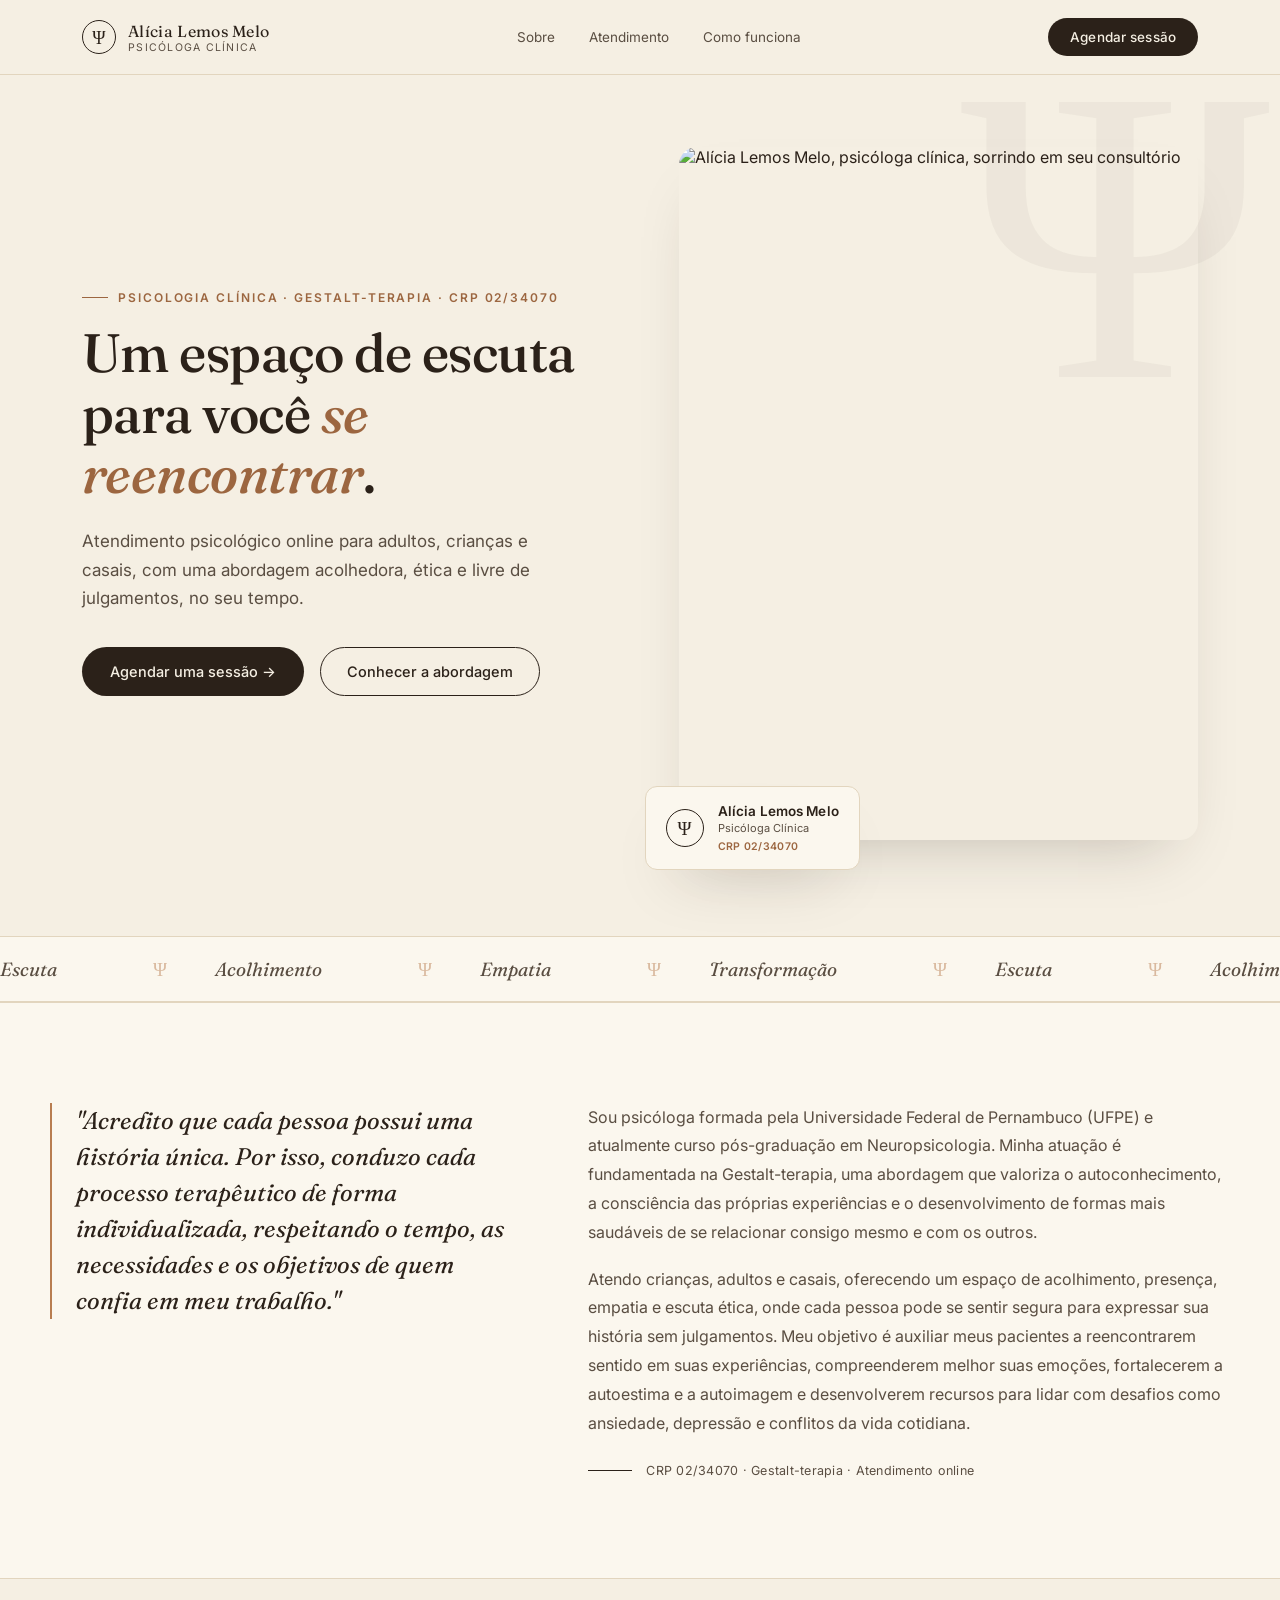
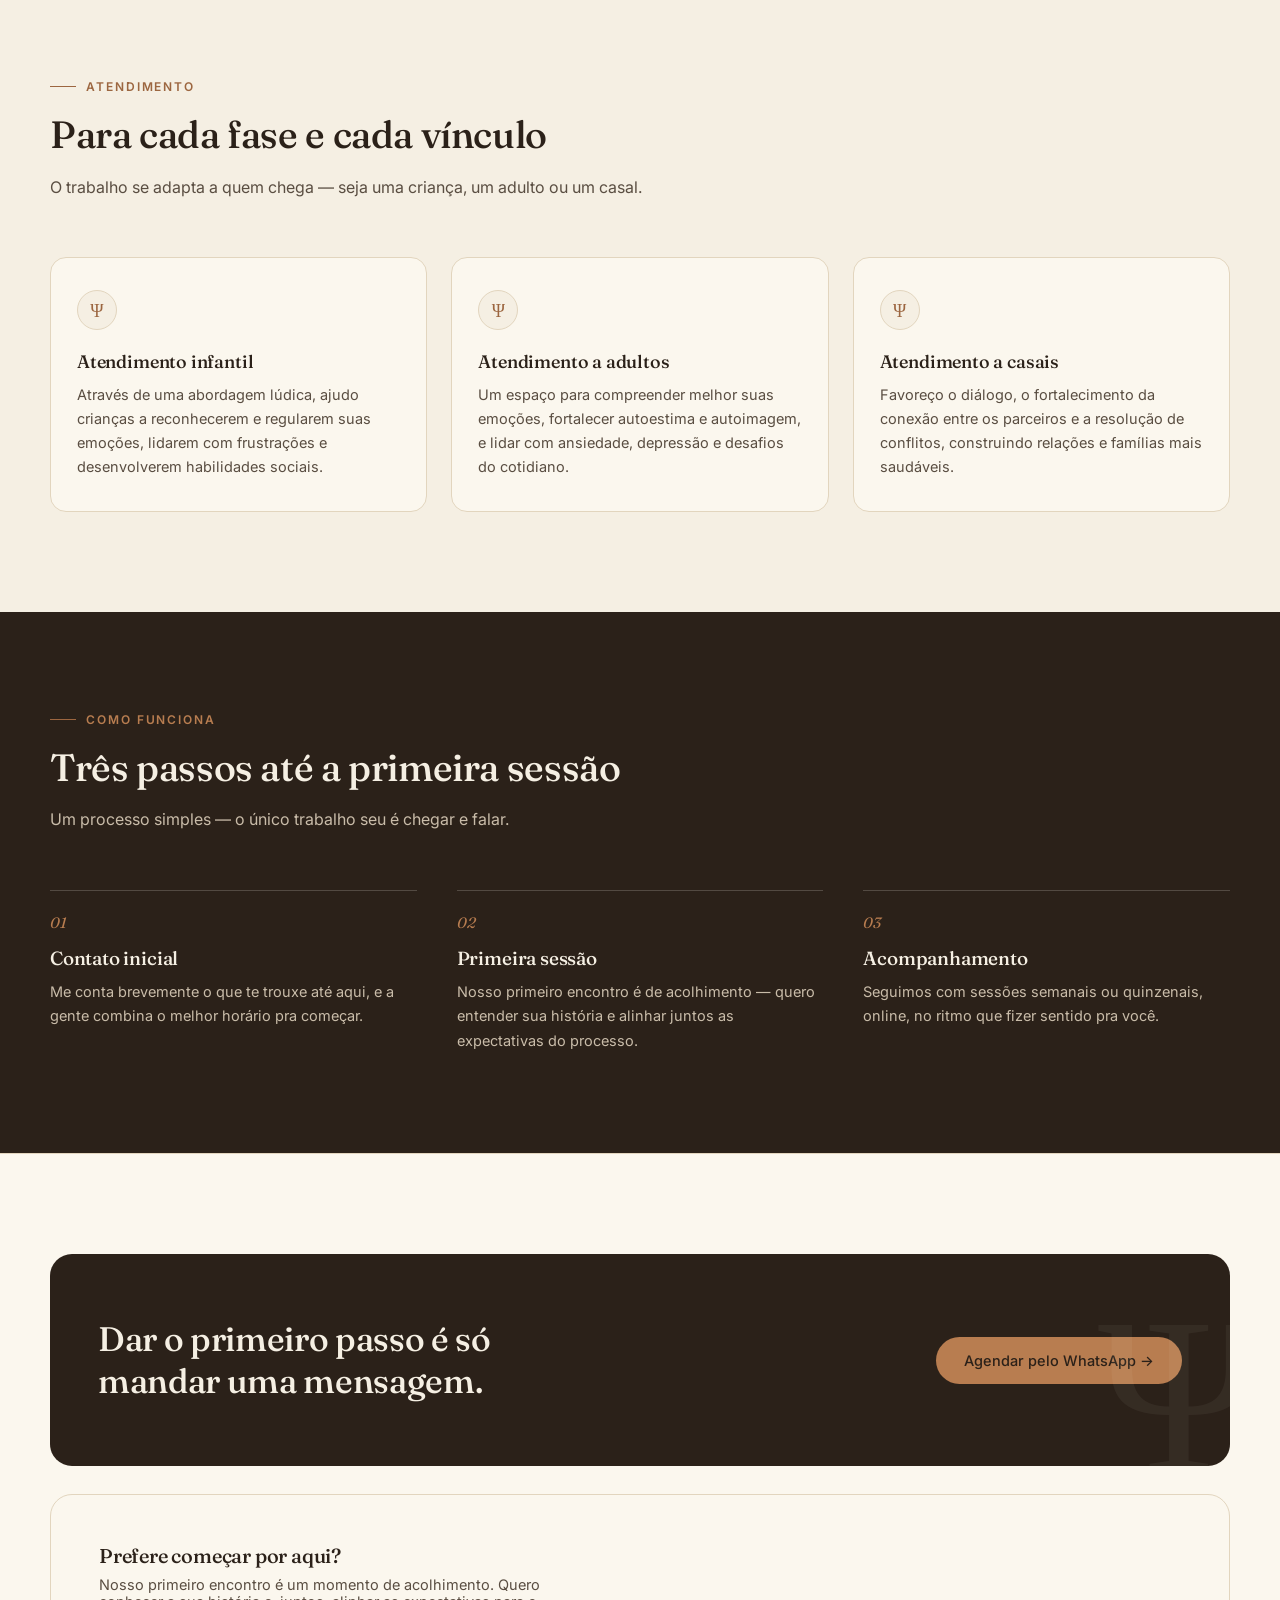
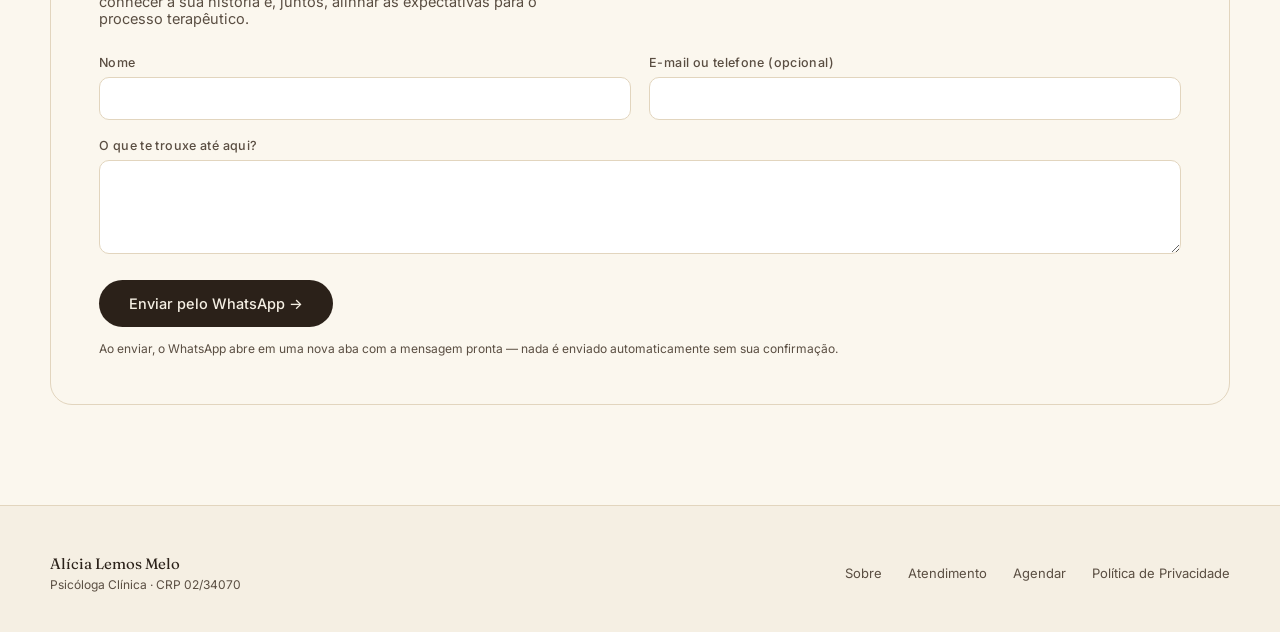
==== index.html @ 70bcde87 "Add files via upload Initial commit: index, privacidade e configs" ====
<!DOCTYPE html>
<html lang="pt-BR">
<head>
<meta charset="UTF-8">
<meta name="viewport" content="width=device-width, initial-scale=1.0">
<title>Alícia Lemos Melo — Psicóloga Clínica | CRP 02/34070</title>
<meta name="description" content="Atendimento psicológico para adultos, crianças e casais, com abordagem em Gestalt-terapia. Um espaço de escuta, presença e acolhimento com a psicóloga Alícia Lemos Melo, CRP 02/34070.">
<meta name="robots" content="index, follow">
<link rel="canonical" href="https://aliciapsicologa.com.br/">

<meta property="og:type" content="website">
<meta property="og:locale" content="pt_BR">
<meta property="og:title" content="Alícia Lemos Melo — Psicóloga Clínica">
<meta property="og:description" content="Um espaço de escuta para você se reencontrar. Atendimento online para adultos, crianças e casais.">
<meta property="og:image" content="assets/alicia-foto.jpeg">
<meta property="og:url" content="https://aliciapsicologa.com.br/">
<meta property="og:site_name" content="Alícia Lemos Melo Psicologia">

<meta name="twitter:card" content="summary_large_image">
<meta name="twitter:title" content="Alícia Lemos Melo — Psicóloga Clínica">
<meta name="twitter:description" content="Um espaço de escuta para você se reencontrar.">
<meta name="twitter:image" content="assets/alicia-foto.jpeg">

<link rel="icon" type="image/svg+xml" href="assets/favicon.svg">
<link rel="preconnect" href="https://fonts.googleapis.com">
<link rel="preconnect" href="https://fonts.gstatic.com" crossorigin>
<link href="https://fonts.googleapis.com/css2?family=Fraunces:ital,opsz,wght@0,9..144,300;0,9..144,400;0,9..144,500;0,9..144,600;1,9..144,400&family=Inter:wght@400;500;600&display=swap" rel="stylesheet">
<style>
  :root{
    --cream:#F5EFE3;
    --paper:#FBF7EE;
    --espresso:#2B2119;
    --espresso-soft:#5A4E42;
    --clay:#B87D50;
    --clay-deep:#9C6640;
    --sage:#6E7A5A;
    --gold:#B08F35;
    --line:#E2D5BE;
    --shadow: 0 30px 60px -30px rgba(43,33,25,0.25);
  }
  *{box-sizing:border-box;}
  html{scroll-behavior:smooth;}
  body{
    margin:0;
    background:var(--cream);
    color:var(--espresso);
    font-family:'Inter',sans-serif;
    -webkit-font-smoothing:antialiased;
    overflow-x:hidden;
  }
  h1,h2,h3,.display{
    font-family:'Fraunces', serif;
    font-weight:500;
    letter-spacing:-0.01em;
    margin:0;
  }
  a{text-decoration:none;color:inherit;}
  img{max-width:100%;display:block;}
  .wrap{max-width:1180px;margin:0 auto;padding:0 32px;}

  /* ---------- NAV ---------- */
  nav{
    position:sticky;top:0;z-index:50;
    background:rgba(245,239,227,0.86);
    backdrop-filter:blur(10px);
    border-bottom:1px solid var(--line);
  }
  .nav-inner{
    display:flex;align-items:center;justify-content:space-between;
    padding:18px 32px;max-width:1180px;margin:0 auto;
  }
  .brand{display:flex;align-items:center;gap:12px;}
  .brand-mark{
    width:34px;height:34px;border-radius:50%;
    border:1.4px solid var(--espresso);
    display:flex;align-items:center;justify-content:center;
    font-family:'Fraunces',serif;font-size:18px;color:var(--espresso);
  }
  .brand-text .name{font-family:'Fraunces',serif;font-size:16px;letter-spacing:0.02em;}
  .brand-text .role{font-size:10.5px;letter-spacing:0.12em;color:var(--espresso-soft);text-transform:uppercase;}
  .nav-cta{
    background:var(--espresso);color:var(--cream);
    padding:11px 22px;border-radius:100px;font-size:13.5px;font-weight:500;
    letter-spacing:0.01em;
    transition:background .25s ease, transform .25s ease;
  }
  .nav-cta:hover{background:var(--clay-deep);transform:translateY(-1px);}
  .nav-links{display:flex;gap:34px;font-size:13.5px;color:var(--espresso-soft);}
  @media (max-width:860px){.nav-links{display:none;}}

  /* ---------- HERO ---------- */
  .hero{
    display:grid;grid-template-columns:1.02fr 0.98fr;align-items:center;
    gap:56px;padding:72px 32px 96px;max-width:1180px;margin:0 auto;
    position:relative;
  }
  @media (max-width:960px){.hero{grid-template-columns:1fr;padding:44px 24px 64px;gap:40px;}}

  .psi-watermark{
    position:absolute;right:-40px;top:-60px;font-family:'Fraunces',serif;
    font-size:420px;color:var(--espresso);opacity:0.035;line-height:1;
    pointer-events:none;user-select:none;
  }
  @media (max-width:960px){.psi-watermark{display:none;}}

  .eyebrow{
    font-size:12px;letter-spacing:0.16em;text-transform:uppercase;
    color:var(--clay-deep);font-weight:600;margin-bottom:18px;
    display:flex;align-items:center;gap:10px;
  }
  .eyebrow::before{content:"";width:26px;height:1px;background:var(--clay-deep);display:inline-block;}

  .hero h1{
    font-size:clamp(34px,4.4vw,54px);
    line-height:1.12;
    color:var(--espresso);
    max-width:560px;
  }
  .hero h1 em{
    font-style:italic;color:var(--clay-deep);
  }
  .hero p.lede{
    margin-top:22px;font-size:17px;line-height:1.7;color:var(--espresso-soft);
    max-width:460px;
  }
  .hero-ctas{display:flex;gap:16px;margin-top:34px;flex-wrap:wrap;}
  .btn-primary{
    background:var(--espresso);color:var(--cream);padding:15px 28px;border-radius:100px;
    font-size:14.5px;font-weight:500;transition:all .25s ease;display:inline-flex;align-items:center;gap:8px;
  }
  .btn-primary:hover{background:var(--clay-deep);transform:translateY(-2px);box-shadow:var(--shadow);}
  .btn-secondary{
    padding:15px 26px;border-radius:100px;font-size:14.5px;font-weight:500;
    border:1px solid var(--espresso); color:var(--espresso);
    transition:all .25s ease;
  }
  .btn-secondary:hover{background:var(--espresso);color:var(--cream);}

  .hero-figure{position:relative;}
  .hero-photo{
    border-radius:18px;overflow:hidden;box-shadow:var(--shadow);
    position:relative;
  }
  .hero-photo img{width:100%;height:100%;object-fit:cover;aspect-ratio:3/4;object-position:13% center;}

  .credential-float{
    position:absolute;left:-34px;bottom:-30px;
    background:var(--paper);
    border:1px solid var(--line);
    border-radius:12px;
    padding:16px 20px;
    box-shadow:var(--shadow);
    display:flex;align-items:center;gap:14px;
    max-width:280px;
  }
  @media (max-width:960px){.credential-float{left:16px;bottom:-24px;}}
  .credential-float .psi-badge{
    width:38px;height:38px;border-radius:50%;border:1.4px solid var(--espresso);
    display:flex;align-items:center;justify-content:center;font-family:'Fraunces',serif;
    font-size:19px;flex-shrink:0;
  }
  .credential-float .cred-name{font-size:13.5px;font-weight:600;letter-spacing:0.01em;}
  .credential-float .cred-role{font-size:11px;color:var(--espresso-soft);margin-top:2px;}
  .credential-float .cred-crp{font-size:10.5px;color:var(--clay-deep);margin-top:5px;letter-spacing:0.03em;font-weight:600;}

  /* ---------- MARQUEE STRIP ---------- */
  .strip{
    border-top:1px solid var(--line);border-bottom:1px solid var(--line);
    background:var(--paper);
    padding:20px 0;overflow:hidden;
  }
  .strip-track{
    display:flex;gap:48px;white-space:nowrap;
    animation:scroll 32s linear infinite;
    width:max-content;
  }
  .strip-track span{
    font-family:'Fraunces',serif;font-style:italic;font-size:19px;color:var(--espresso-soft);
    display:flex;align-items:center;gap:48px;
  }
  .strip-track span::after{content:"Ψ";font-style:normal;color:var(--clay);opacity:0.5;margin-left:48px;}
  @keyframes scroll{from{transform:translateX(0);}to{transform:translateX(-50%);}}
  @media (prefers-reduced-motion:reduce){.strip-track{animation:none;}}

  /* ---------- SECTION SHELL ---------- */
  section{padding:100px 32px;}
  @media (max-width:860px){section{padding:64px 24px;}}
  .section-inner{max-width:1180px;margin:0 auto;}
  .section-head{max-width:600px;margin-bottom:56px;}
  .section-head h2{font-size:clamp(28px,3.2vw,38px);line-height:1.2;}
  .section-head p{margin-top:16px;font-size:16px;color:var(--espresso-soft);line-height:1.7;}

  /* ---------- SOBRE ---------- */
  .sobre{background:var(--paper);border-top:1px solid var(--line);border-bottom:1px solid var(--line);}
  .sobre-grid{display:grid;grid-template-columns:0.85fr 1.15fr;gap:64px;align-items:start;}
  @media (max-width:900px){.sobre-grid{grid-template-columns:1fr;gap:36px;}}
  .sobre-quote{
    font-family:'Fraunces',serif;font-style:italic;font-size:24px;line-height:1.5;
    color:var(--espresso);border-left:2px solid var(--clay);padding-left:24px;
  }
  .sobre-body p{font-size:16px;line-height:1.8;color:var(--espresso-soft);margin:0 0 18px;}
  .sobre-signature{margin-top:26px;display:flex;align-items:center;gap:14px;}
  .sobre-signature .line{width:44px;height:1px;background:var(--espresso);}
  .sobre-signature .cred{font-size:12.5px;color:var(--espresso-soft);letter-spacing:0.02em;}

  /* ---------- ÁREAS / CARDS ---------- */
  .areas-grid{display:grid;grid-template-columns:repeat(3,1fr);gap:24px;}
  @media (max-width:900px){.areas-grid{grid-template-columns:repeat(2,1fr);}}
  @media (max-width:600px){.areas-grid{grid-template-columns:1fr;}}
  .area-card{
    background:var(--paper);border:1px solid var(--line);border-radius:16px;
    padding:32px 26px;transition:transform .3s ease, box-shadow .3s ease;
  }
  .area-card:hover{transform:translateY(-6px);box-shadow:var(--shadow);}
  .area-card .mark{
    width:40px;height:40px;border-radius:50%;background:var(--cream);
    display:flex;align-items:center;justify-content:center;margin-bottom:20px;
    font-family:'Fraunces',serif;color:var(--clay-deep);font-size:18px;border:1px solid var(--line);
  }
  .area-card h3{font-size:18px;margin-bottom:10px;}
  .area-card p{font-size:14.5px;color:var(--espresso-soft);line-height:1.65;margin:0;}

  /* ---------- PROCESSO ---------- */
  .processo{background:var(--espresso);color:var(--cream);}
  .processo .section-head h2{color:var(--cream);}
  .processo .section-head p{color:#C9BCA9;}
  .steps{display:grid;grid-template-columns:repeat(3,1fr);gap:40px;}
  @media (max-width:900px){.steps{grid-template-columns:1fr;gap:36px;}}
  .step{border-top:1px solid rgba(245,239,227,0.2);padding-top:22px;}
  .step .num{font-family:'Fraunces',serif;font-style:italic;font-size:15px;color:var(--clay);}
  .step h3{font-size:19px;margin:14px 0 10px;color:var(--cream);}
  .step p{font-size:14.5px;line-height:1.7;color:#C9BCA9;margin:0;}

  /* ---------- CTA FINAL ---------- */
  .cta-final{
    background:var(--paper);border-top:1px solid var(--line);
  }
  .cta-box{
    background:var(--espresso);color:var(--cream);border-radius:22px;
    padding:64px 48px;display:flex;justify-content:space-between;align-items:center;gap:40px;
    position:relative;overflow:hidden;
  }
  @media (max-width:800px){.cta-box{flex-direction:column;text-align:center;padding:48px 28px;}}
  .cta-box h2{color:var(--cream);font-size:clamp(26px,3vw,34px);max-width:420px;}
  .cta-box .psi-deco{
    position:absolute;right:-30px;bottom:-60px;font-family:'Fraunces',serif;
    font-size:220px;color:var(--cream);opacity:0.05;
  }
  .cta-box .btn-primary{background:var(--clay);color:var(--espresso);}
  .cta-box .btn-primary:hover{background:var(--cream);}

  /* ---------- FOOTER ---------- */
  footer{padding:48px 32px 40px;border-top:1px solid var(--line);}
  .footer-inner{
    max-width:1180px;margin:0 auto;display:flex;justify-content:space-between;
    align-items:center;flex-wrap:wrap;gap:20px;
  }
  .footer-inner .f-brand{font-family:'Fraunces',serif;font-size:15px;}
  .footer-inner .f-crp{font-size:12px;color:var(--espresso-soft);margin-top:4px;}
  .footer-links{display:flex;gap:26px;font-size:13px;color:var(--espresso-soft);}

  /* reveal on scroll */
  .reveal{opacity:0;transform:translateY(18px);transition:opacity .7s ease, transform .7s ease;}
  .reveal.in{opacity:1;transform:translateY(0);}

  /* ---------- FORM ---------- */
  .form-card{
    background:var(--paper);border:1px solid var(--line);border-radius:22px;
    padding:48px;margin-top:28px;
  }
  @media (max-width:800px){.form-card{padding:32px 24px;}}
  .form-card h3{font-size:20px;margin-bottom:8px;}
  .form-card .form-lede{font-size:14.5px;color:var(--espresso-soft);margin:0 0 28px;max-width:480px;}
  .form-row{display:grid;grid-template-columns:1fr 1fr;gap:18px;margin-bottom:18px;}
  @media (max-width:640px){.form-row{grid-template-columns:1fr;}}
  .field label{
    display:block;font-size:12.5px;letter-spacing:0.03em;color:var(--espresso-soft);
    margin-bottom:7px;font-weight:500;
  }
  .field input, .field textarea{
    width:100%;border:1px solid var(--line);background:#fff;border-radius:10px;
    padding:12px 14px;font-family:'Inter',sans-serif;font-size:14.5px;color:var(--espresso);
    resize:vertical;
  }
  .field input:focus, .field textarea:focus{outline:none;border-color:var(--clay-deep);}
  .field.full{margin-bottom:22px;}
  .form-submit{
    background:var(--espresso);color:var(--cream);border:none;border-radius:100px;
    padding:15px 30px;font-size:14.5px;font-weight:500;cursor:pointer;
    display:inline-flex;align-items:center;gap:9px;transition:all .25s ease;
    font-family:'Inter',sans-serif;
  }
  .form-submit:hover{background:var(--clay-deep);transform:translateY(-2px);}
  .form-note{font-size:12px;color:var(--espresso-soft);margin-top:14px;}

  :focus-visible{outline:2px solid var(--clay-deep);outline-offset:3px;}
</style>
</head>
<body>

<nav>
  <div class="nav-inner">
    <div class="brand">
      <div class="brand-mark">Ψ</div>
      <div class="brand-text">
        <div class="name">Alícia Lemos Melo</div>
        <div class="role">Psicóloga Clínica</div>
      </div>
    </div>
    <div class="nav-links">
      <a href="#sobre">Sobre</a>
      <a href="#publicos">Atendimento</a>
      <a href="#processo">Como funciona</a>
    </div>
    <a href="#agendar" class="nav-cta">Agendar sessão</a>
  </div>
</nav>

<header class="hero">
  <div class="psi-watermark">Ψ</div>
  <div class="hero-copy">
    <div class="eyebrow">Psicologia clínica · Gestalt-terapia · CRP 02/34070</div>
    <h1>Um espaço de escuta para você <em>se reencontrar</em>.</h1>
    <p class="lede">Atendimento psicológico online para adultos, crianças e casais, com uma abordagem acolhedora, ética e livre de julgamentos, no seu tempo.</p>
    <div class="hero-ctas">
      <a href="https://wa.me/5581997082433?text=Ol%C3%A1%2C%20gostaria%20de%20agendar%20uma%20sess%C3%A3o." class="btn-primary">Agendar uma sessão →</a>
      <a href="#sobre" class="btn-secondary">Conhecer a abordagem</a>
    </div>
  </div>
  <div class="hero-figure">
    <div class="hero-photo">
      <img src="assets/alicia-foto.jpeg" alt="Alícia Lemos Melo, psicóloga clínica, sorrindo em seu consultório" width="1536" height="1024" fetchpriority="high" decoding="async">
    </div>
    <div class="credential-float">
      <div class="psi-badge">Ψ</div>
      <div>
        <div class="cred-name">Alícia Lemos Melo</div>
        <div class="cred-role">Psicóloga Clínica</div>
        <div class="cred-crp">CRP 02/34070</div>
      </div>
    </div>
  </div>
</header>

<div class="strip">
  <div class="strip-track">
    <span>Escuta</span><span>Acolhimento</span><span>Empatia</span><span>Transformação</span>
    <span>Escuta</span><span>Acolhimento</span><span>Empatia</span><span>Transformação</span>
  </div>
</div>

<section class="sobre" id="sobre">
  <div class="section-inner sobre-grid">
    <div class="sobre-quote reveal">
      "Acredito que cada pessoa possui uma história única. Por isso, conduzo cada processo terapêutico de forma individualizada, respeitando o tempo, as necessidades e os objetivos de quem confia em meu trabalho."
    </div>
    <div class="sobre-body reveal">
      <p>Sou psicóloga formada pela Universidade Federal de Pernambuco (UFPE) e atualmente curso pós-graduação em Neuropsicologia. Minha atuação é fundamentada na Gestalt-terapia, uma abordagem que valoriza o autoconhecimento, a consciência das próprias experiências e o desenvolvimento de formas mais saudáveis de se relacionar consigo mesmo e com os outros.</p>
      <p>Atendo crianças, adultos e casais, oferecendo um espaço de acolhimento, presença, empatia e escuta ética, onde cada pessoa pode se sentir segura para expressar sua história sem julgamentos. Meu objetivo é auxiliar meus pacientes a reencontrarem sentido em suas experiências, compreenderem melhor suas emoções, fortalecerem a autoestima e a autoimagem e desenvolverem recursos para lidar com desafios como ansiedade, depressão e conflitos da vida cotidiana.</p>
      <div class="sobre-signature">
        <div class="line"></div>
        <div class="cred">CRP 02/34070 · Gestalt-terapia · Atendimento online</div>
      </div>
    </div>
  </div>
</section>

<section id="publicos">
  <div class="section-inner">
    <div class="section-head reveal">
      <div class="eyebrow">Atendimento</div>
      <h2>Para cada fase e cada vínculo</h2>
      <p>O trabalho se adapta a quem chega — seja uma criança, um adulto ou um casal.</p>
    </div>
    <div class="areas-grid">
      <div class="area-card reveal">
        <div class="mark">Ψ</div>
        <h3>Atendimento infantil</h3>
        <p>Através de uma abordagem lúdica, ajudo crianças a reconhecerem e regularem suas emoções, lidarem com frustrações e desenvolverem habilidades sociais.</p>
      </div>
      <div class="area-card reveal">
        <div class="mark">Ψ</div>
        <h3>Atendimento a adultos</h3>
        <p>Um espaço para compreender melhor suas emoções, fortalecer autoestima e autoimagem, e lidar com ansiedade, depressão e desafios do cotidiano.</p>
      </div>
      <div class="area-card reveal">
        <div class="mark">Ψ</div>
        <h3>Atendimento a casais</h3>
        <p>Favoreço o diálogo, o fortalecimento da conexão entre os parceiros e a resolução de conflitos, construindo relações e famílias mais saudáveis.</p>
      </div>
    </div>
  </div>
</section>

<section class="processo" id="processo">
  <div class="section-inner">
    <div class="section-head reveal">
      <div class="eyebrow" style="color:var(--clay);">Como funciona</div>
      <h2>Três passos até a primeira sessão</h2>
      <p>Um processo simples — o único trabalho seu é chegar e falar.</p>
    </div>
    <div class="steps">
      <div class="step reveal"><div class="num">01</div><h3>Contato inicial</h3><p>Me conta brevemente o que te trouxe até aqui, e a gente combina o melhor horário pra começar.</p></div>
      <div class="step reveal"><div class="num">02</div><h3>Primeira sessão</h3><p>Nosso primeiro encontro é de acolhimento — quero entender sua história e alinhar juntos as expectativas do processo.</p></div>
      <div class="step reveal"><div class="num">03</div><h3>Acompanhamento</h3><p>Seguimos com sessões semanais ou quinzenais, online, no ritmo que fizer sentido pra você.</p></div>
    </div>
  </div>
</section>

<section class="cta-final" id="agendar">
  <div class="section-inner">
    <div class="cta-box reveal">
      <div class="psi-deco">Ψ</div>
      <h2>Dar o primeiro passo é só mandar uma mensagem.</h2>
      <a href="https://wa.me/5581997082433?text=Ol%C3%A1%2C%20gostaria%20de%20agendar%20uma%20sess%C3%A3o." class="btn-primary">Agendar pelo WhatsApp →</a>
    </div>

    <div class="form-card reveal">
      <h3>Prefere começar por aqui?</h3>
      <p class="form-lede">Nosso primeiro encontro é um momento de acolhimento. Quero conhecer a sua história e, juntos, alinhar as expectativas para o processo terapêutico.</p>
      <form id="contact-form">
        <div class="form-row">
          <div class="field">
            <label for="f-nome">Nome</label>
            <input type="text" id="f-nome" name="nome" required>
          </div>
          <div class="field">
            <label for="f-contato">E-mail ou telefone (opcional)</label>
            <input type="text" id="f-contato" name="contato">
          </div>
        </div>
        <div class="field full">
          <label for="f-mensagem">O que te trouxe até aqui?</label>
          <textarea id="f-mensagem" name="mensagem" rows="4" required></textarea>
        </div>
        <button type="submit" class="form-submit">Enviar pelo WhatsApp →</button>
        <div class="form-note">Ao enviar, o WhatsApp abre em uma nova aba com a mensagem pronta — nada é enviado automaticamente sem sua confirmação.</div>
      </form>
    </div>
  </div>
</section>

<footer>
  <div class="footer-inner">
    <div>
      <div class="f-brand">Alícia Lemos Melo</div>
      <div class="f-crp">Psicóloga Clínica · CRP 02/34070</div>
    </div>
    <div class="footer-links">
      <a href="#sobre">Sobre</a>
      <a href="#publicos">Atendimento</a>
      <a href="#agendar">Agendar</a>
      <a href="privacidade.html">Política de Privacidade</a>
    </div>
  </div>
</footer>

<script>
  const form = document.getElementById('contact-form');
  form.addEventListener('submit', function(e){
    e.preventDefault();
    const nome = document.getElementById('f-nome').value.trim();
    const contato = document.getElementById('f-contato').value.trim();
    const mensagem = document.getElementById('f-mensagem').value.trim();

    let texto = `Olá, meu nome é ${nome}.`;
    if(contato){ texto += ` Contato: ${contato}.`; }
    texto += ` ${mensagem}`;

    const url = `https://wa.me/5581997082433?text=${encodeURIComponent(texto)}`;
    window.open(url, '_blank');
  });

  const io = new IntersectionObserver((entries)=>{
    entries.forEach(e=>{ if(e.isIntersecting){ e.target.classList.add('in'); io.unobserve(e.target); } });
  }, {threshold:0.15});
  document.querySelectorAll('.reveal').forEach(el=>io.observe(el));
</script>

</body>
</html>
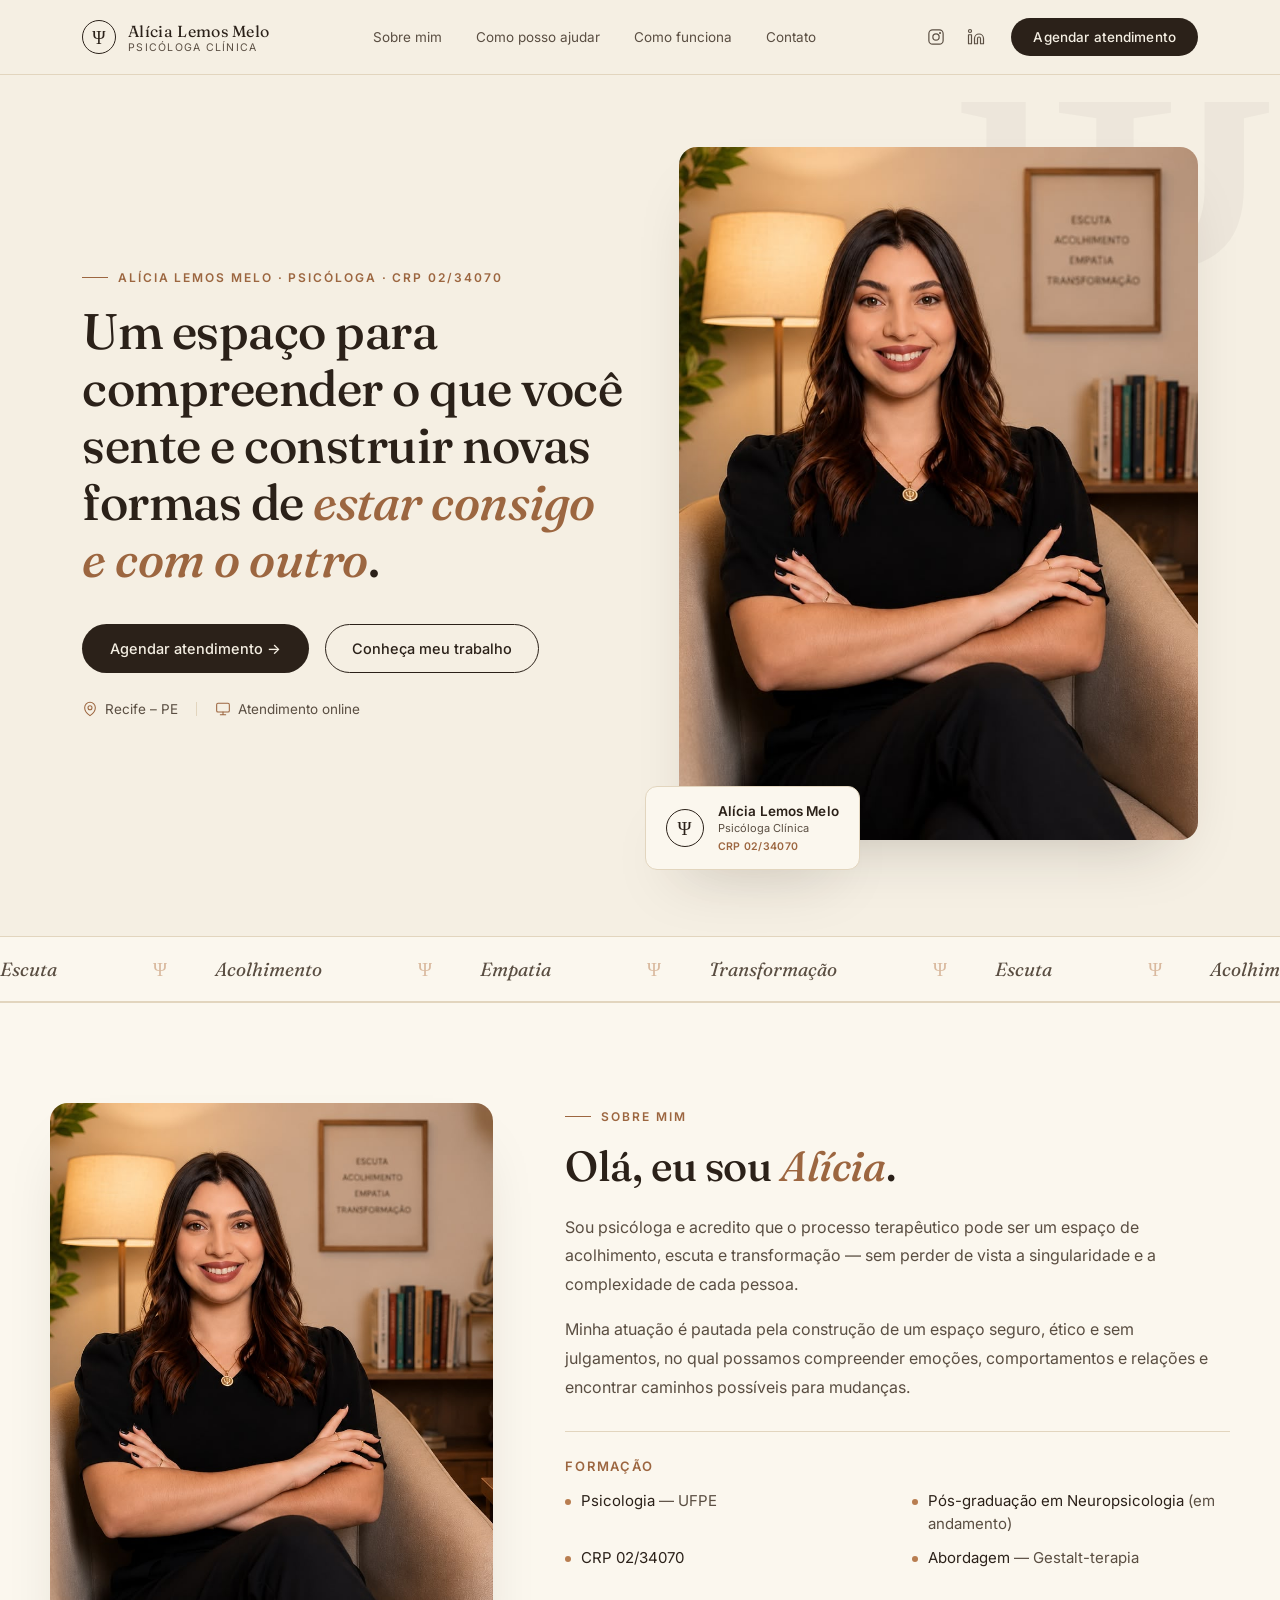
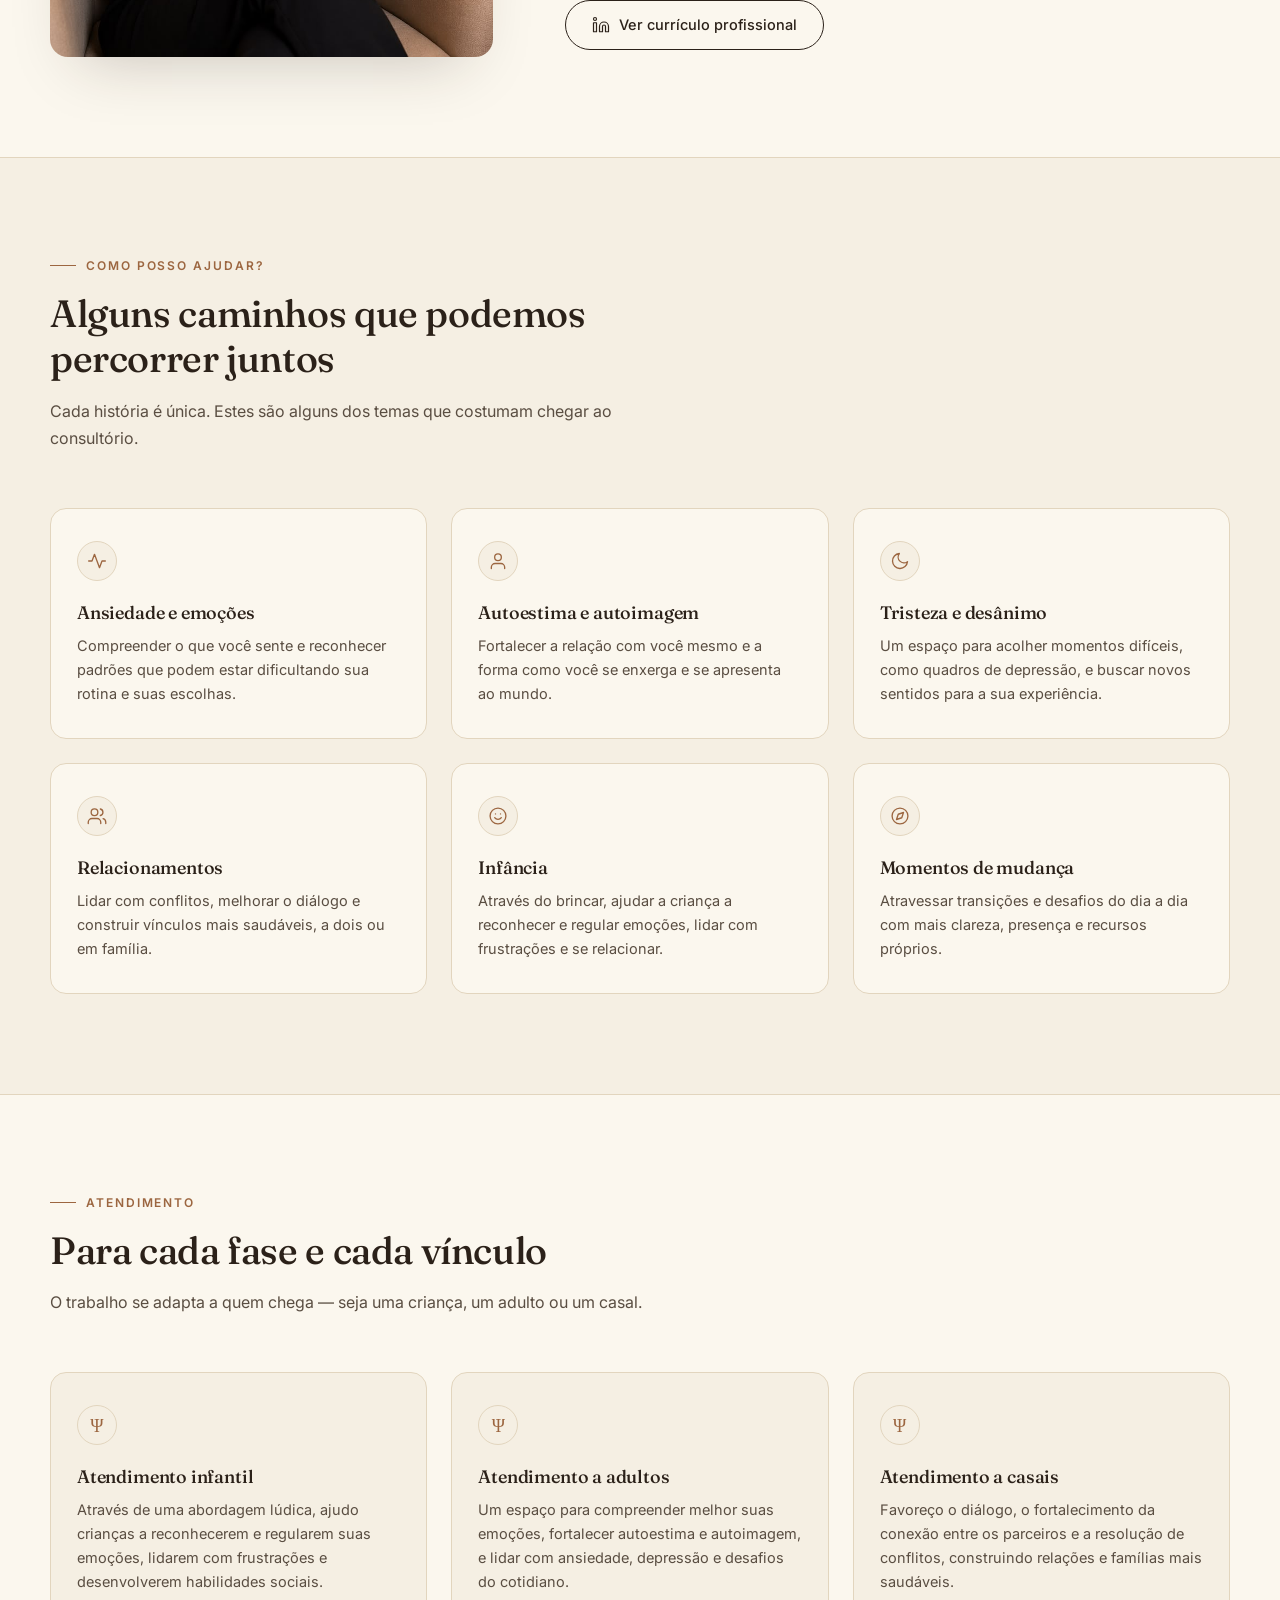
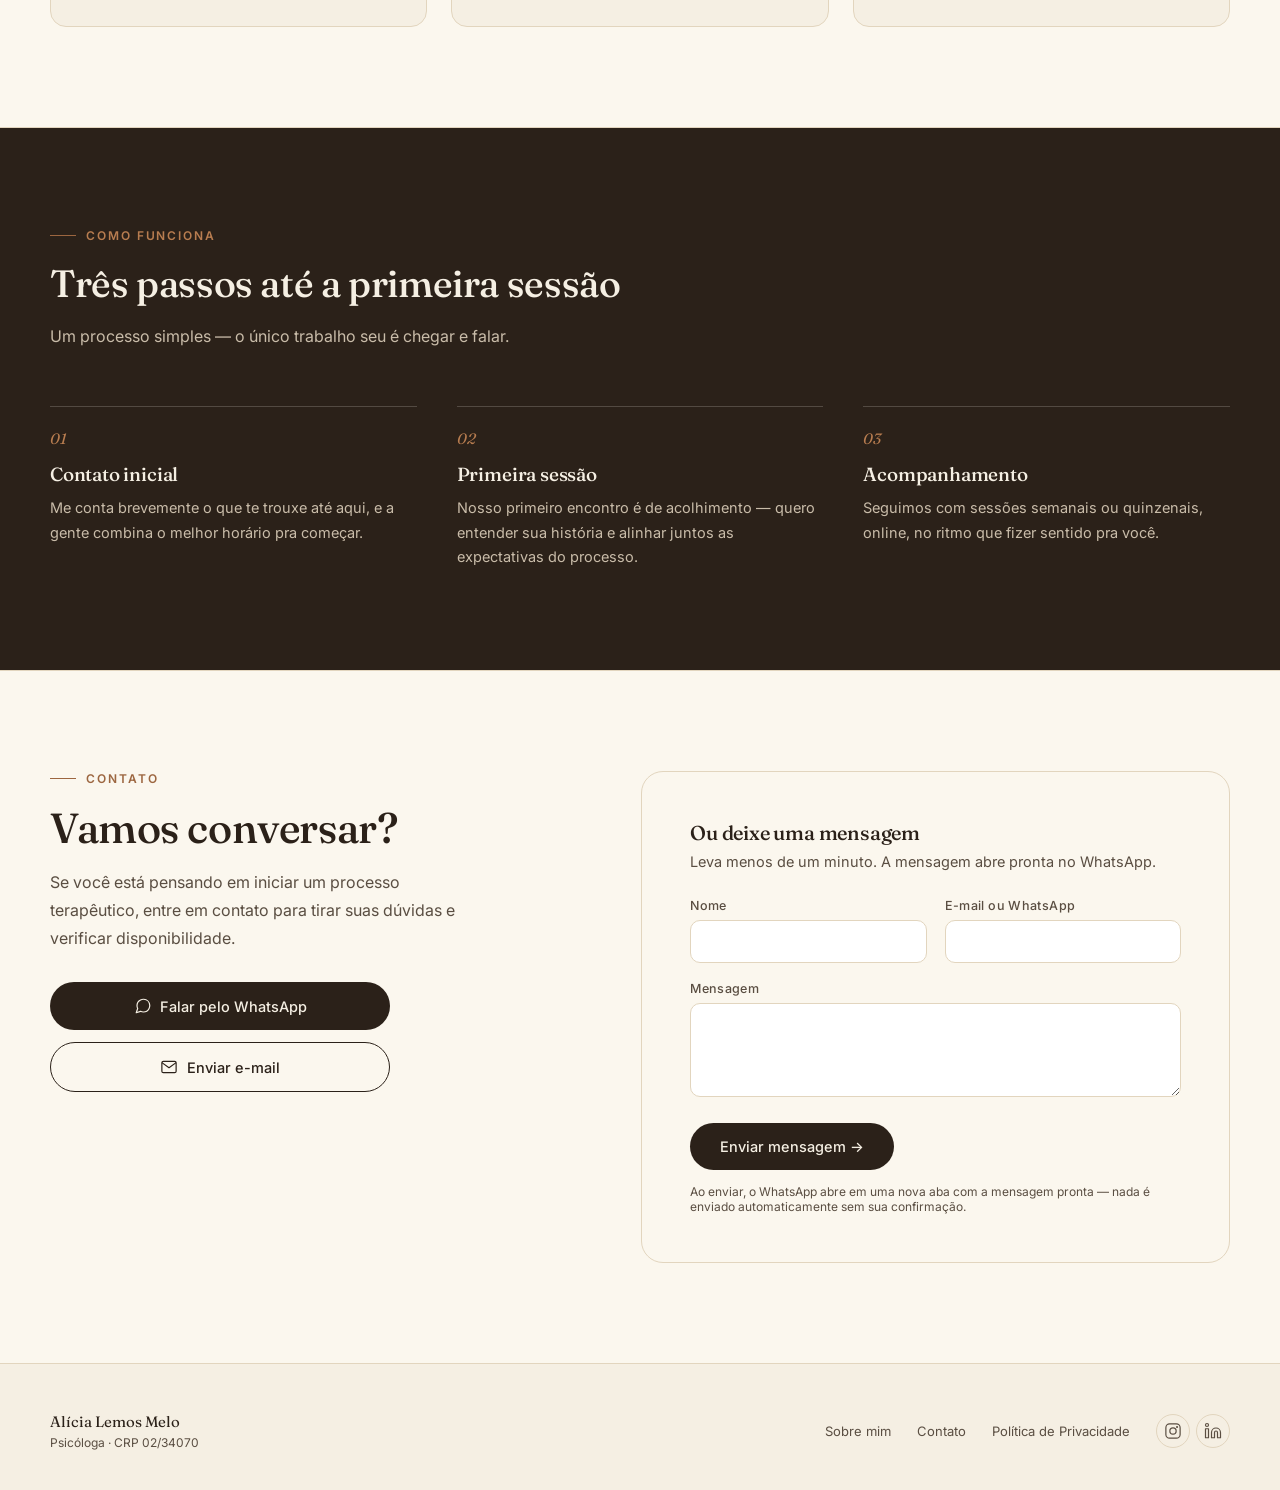
==== commit a172e0a1: "Reestrutura a landing page conforme o roteiro da cliente - Hero com nova frase, botões "Agendar aten" ====
--- a/index.html
+++ b/index.html
@@ -4,21 +4,21 @@
 <meta charset="UTF-8">
 <meta name="viewport" content="width=device-width, initial-scale=1.0">
 <title>Alícia Lemos Melo — Psicóloga Clínica | CRP 02/34070</title>
-<meta name="description" content="Atendimento psicológico para adultos, crianças e casais, com abordagem em Gestalt-terapia. Um espaço de escuta, presença e acolhimento com a psicóloga Alícia Lemos Melo, CRP 02/34070.">
+<meta name="description" content="Alícia Lemos Melo, psicóloga em Recife – PE (CRP 02/34070). Atendimento online para adultos, crianças e casais, com abordagem em Gestalt-terapia. Um espaço seguro, ético e sem julgamentos.">
 <meta name="robots" content="index, follow">
 <link rel="canonical" href="https://aliciapsicologa.com.br/">
 
 <meta property="og:type" content="website">
 <meta property="og:locale" content="pt_BR">
 <meta property="og:title" content="Alícia Lemos Melo — Psicóloga Clínica">
-<meta property="og:description" content="Um espaço de escuta para você se reencontrar. Atendimento online para adultos, crianças e casais.">
+<meta property="og:description" content="Um espaço para compreender o que você sente e construir novas formas de estar consigo e com o outro. Recife – PE · Atendimento online.">
 <meta property="og:image" content="assets/alicia-foto.jpeg">
 <meta property="og:url" content="https://aliciapsicologa.com.br/">
 <meta property="og:site_name" content="Alícia Lemos Melo Psicologia">
 
 <meta name="twitter:card" content="summary_large_image">
 <meta name="twitter:title" content="Alícia Lemos Melo — Psicóloga Clínica">
-<meta name="twitter:description" content="Um espaço de escuta para você se reencontrar.">
+<meta name="twitter:description" content="Um espaço para compreender o que você sente e construir novas formas de estar consigo e com o outro.">
 <meta name="twitter:image" content="assets/alicia-foto.jpeg">
 
 <link rel="icon" type="image/svg+xml" href="assets/favicon.svg">
@@ -111,19 +111,15 @@
   .eyebrow::before{content:"";width:26px;height:1px;background:var(--clay-deep);display:inline-block;}
 
   .hero h1{
-    font-size:clamp(34px,4.4vw,54px);
-    line-height:1.12;
+    font-size:clamp(32px,3.9vw,50px);
+    line-height:1.14;
     color:var(--espresso);
-    max-width:560px;
+    max-width:580px;
   }
   .hero h1 em{
     font-style:italic;color:var(--clay-deep);
   }
-  .hero p.lede{
-    margin-top:22px;font-size:17px;line-height:1.7;color:var(--espresso-soft);
-    max-width:460px;
-  }
-  .hero-ctas{display:flex;gap:16px;margin-top:34px;flex-wrap:wrap;}
+  .hero-ctas{display:flex;gap:16px;margin-top:36px;flex-wrap:wrap;}
   .btn-primary{
     background:var(--espresso);color:var(--cream);padding:15px 28px;border-radius:100px;
     font-size:14.5px;font-weight:500;transition:all .25s ease;display:inline-flex;align-items:center;gap:8px;
@@ -192,16 +188,6 @@
 
   /* ---------- SOBRE ---------- */
   .sobre{background:var(--paper);border-top:1px solid var(--line);border-bottom:1px solid var(--line);}
-  .sobre-grid{display:grid;grid-template-columns:0.85fr 1.15fr;gap:64px;align-items:start;}
-  @media (max-width:900px){.sobre-grid{grid-template-columns:1fr;gap:36px;}}
-  .sobre-quote{
-    font-family:'Fraunces',serif;font-style:italic;font-size:24px;line-height:1.5;
-    color:var(--espresso);border-left:2px solid var(--clay);padding-left:24px;
-  }
-  .sobre-body p{font-size:16px;line-height:1.8;color:var(--espresso-soft);margin:0 0 18px;}
-  .sobre-signature{margin-top:26px;display:flex;align-items:center;gap:14px;}
-  .sobre-signature .line{width:44px;height:1px;background:var(--espresso);}
-  .sobre-signature .cred{font-size:12.5px;color:var(--espresso-soft);letter-spacing:0.02em;}
 
   /* ---------- ÁREAS / CARDS ---------- */
   .areas-grid{display:grid;grid-template-columns:repeat(3,1fr);gap:24px;}
@@ -211,6 +197,7 @@
     background:var(--paper);border:1px solid var(--line);border-radius:16px;
     padding:32px 26px;transition:transform .3s ease, box-shadow .3s ease;
   }
+  .sobre .area-card{background:var(--cream);}
   .area-card:hover{transform:translateY(-6px);box-shadow:var(--shadow);}
   .area-card .mark{
     width:40px;height:40px;border-radius:50%;background:var(--cream);
@@ -235,19 +222,6 @@
   .cta-final{
     background:var(--paper);border-top:1px solid var(--line);
   }
-  .cta-box{
-    background:var(--espresso);color:var(--cream);border-radius:22px;
-    padding:64px 48px;display:flex;justify-content:space-between;align-items:center;gap:40px;
-    position:relative;overflow:hidden;
-  }
-  @media (max-width:800px){.cta-box{flex-direction:column;text-align:center;padding:48px 28px;}}
-  .cta-box h2{color:var(--cream);font-size:clamp(26px,3vw,34px);max-width:420px;}
-  .cta-box .psi-deco{
-    position:absolute;right:-30px;bottom:-60px;font-family:'Fraunces',serif;
-    font-size:220px;color:var(--cream);opacity:0.05;
-  }
-  .cta-box .btn-primary{background:var(--clay);color:var(--espresso);}
-  .cta-box .btn-primary:hover{background:var(--cream);}
 
   /* ---------- FOOTER ---------- */
   footer{padding:48px 32px 40px;border-top:1px solid var(--line);}
@@ -293,10 +267,84 @@
   .form-submit:hover{background:var(--clay-deep);transform:translateY(-2px);}
   .form-note{font-size:12px;color:var(--espresso-soft);margin-top:14px;}
 
+  /* ---------- ÍCONES / REDES ---------- */
+  .icon{width:18px;height:18px;flex-shrink:0;fill:none;stroke:currentColor;stroke-width:1.6;stroke-linecap:round;stroke-linejoin:round;}
+  .nav-right{display:flex;align-items:center;gap:18px;}
+  .socials{display:flex;align-items:center;gap:6px;}
+  .socials a{
+    width:34px;height:34px;border-radius:50%;display:flex;align-items:center;justify-content:center;
+    color:var(--espresso-soft);transition:color .25s ease, background .25s ease;
+  }
+  .socials a:hover{color:var(--clay-deep);background:rgba(184,125,80,0.12);}
+  @media (max-width:560px){nav .socials{display:none;}}
+  @media (max-width:560px){.nav-inner{padding:14px 20px;gap:12px;}.nav-cta{padding:10px 16px;font-size:12.5px;white-space:nowrap;}}
+
+  /* ---------- HERO: LOCAL ---------- */
+  .hero-meta{
+    display:flex;align-items:center;flex-wrap:wrap;gap:10px 18px;margin-top:28px;
+    font-size:13.5px;color:var(--espresso-soft);
+  }
+  .hero-meta span{display:inline-flex;align-items:center;gap:7px;}
+  .hero-meta .sep{width:1px;height:14px;background:var(--line);}
+  .hero-meta .icon{width:16px;height:16px;color:var(--clay-deep);}
+
+  /* ---------- SOBRE MIM ---------- */
+  .sobre-mim{display:grid;grid-template-columns:0.8fr 1.2fr;gap:72px;align-items:center;}
+  @media (max-width:900px){.sobre-mim{grid-template-columns:1fr;gap:40px;}}
+  .sobre-photo{border-radius:18px;overflow:hidden;box-shadow:var(--shadow);}
+  .sobre-photo img{width:100%;aspect-ratio:4/5;object-fit:cover;object-position:16% center;}
+  .sobre-text h2{font-size:clamp(30px,3.4vw,42px);line-height:1.15;margin-bottom:22px;}
+  .sobre-text h2 em{font-style:italic;color:var(--clay-deep);}
+  .sobre-text p{font-size:16px;line-height:1.8;color:var(--espresso-soft);margin:0 0 16px;}
+  .formacao{margin-top:30px;padding-top:26px;border-top:1px solid var(--line);}
+  .formacao h3{font-size:13px;font-family:'Inter',sans-serif;font-weight:600;letter-spacing:0.14em;text-transform:uppercase;color:var(--clay-deep);margin-bottom:16px;}
+  .formacao ul{list-style:none;margin:0;padding:0;display:grid;grid-template-columns:1fr 1fr;gap:12px 28px;}
+  @media (max-width:560px){.formacao ul{grid-template-columns:1fr;}}
+  .formacao li{font-size:15px;color:var(--espresso);line-height:1.5;position:relative;padding-left:16px;}
+  .formacao li::before{content:"";position:absolute;left:0;top:0.6em;width:6px;height:6px;border-radius:50%;background:var(--clay);}
+  .formacao li span{color:var(--espresso-soft);}
+  .sobre-cta{margin-top:30px;display:inline-flex;align-items:center;gap:10px;}
+
+  /* ---------- COMO POSSO AJUDAR ---------- */
+  .ajuda-grid{display:grid;grid-template-columns:repeat(3,1fr);gap:24px;}
+  @media (max-width:900px){.ajuda-grid{grid-template-columns:repeat(2,1fr);}}
+  @media (max-width:600px){.ajuda-grid{grid-template-columns:1fr;}}
+  .ajuda-card .mark .icon{width:20px;height:20px;}
+
+  /* ---------- CONTATO ---------- */
+  .contato-grid{display:grid;grid-template-columns:1fr 1.1fr;gap:56px;align-items:start;}
+  @media (max-width:900px){.contato-grid{grid-template-columns:1fr;gap:36px;}}
+  .contato-copy h2{font-size:clamp(30px,3.4vw,42px);line-height:1.15;}
+  .contato-copy p{margin-top:16px;font-size:16px;line-height:1.75;color:var(--espresso-soft);max-width:440px;}
+  .contato-btns{display:flex;flex-direction:column;gap:12px;margin-top:30px;max-width:340px;}
+  .contato-btns a{justify-content:center;}
+  .btn-secondary{display:inline-flex;align-items:center;gap:9px;}
+  .contato-grid .form-card{margin-top:0;}
+
+  /* ---------- FOOTER: REDES ---------- */
+  .footer-right{display:flex;align-items:center;gap:26px;flex-wrap:wrap;}
+  footer .socials a{border:1px solid var(--line);}
+
   :focus-visible{outline:2px solid var(--clay-deep);outline-offset:3px;}
 </style>
 </head>
 <body>
+
+<!-- Ícones (traço fino, herdam a cor do texto) -->
+<svg width="0" height="0" style="position:absolute" aria-hidden="true">
+  <symbol id="i-instagram" viewBox="0 0 24 24"><rect x="2.5" y="2.5" width="19" height="19" rx="5"/><circle cx="12" cy="12" r="4.2"/><circle cx="17.4" cy="6.6" r="0.6"/></symbol>
+  <symbol id="i-linkedin" viewBox="0 0 24 24"><path d="M16 8a6 6 0 0 1 6 6v7h-4v-7a2 2 0 0 0-4 0v7h-4v-7a6 6 0 0 1 6-6z"/><rect x="2" y="9" width="4" height="12"/><circle cx="4" cy="4" r="2"/></symbol>
+  <symbol id="i-mail" viewBox="0 0 24 24"><rect x="2.5" y="4.5" width="19" height="15" rx="2"/><path d="M3 6.5l9 6.5 9-6.5"/></symbol>
+  <symbol id="i-chat" viewBox="0 0 24 24"><path d="M21 11.5a8.4 8.4 0 0 1-.9 3.8 8.5 8.5 0 0 1-7.6 4.7 8.4 8.4 0 0 1-3.8-.9L3 21l1.9-5.7a8.4 8.4 0 0 1-.9-3.8 8.5 8.5 0 0 1 4.7-7.6 8.4 8.4 0 0 1 3.8-.9h.5a8.5 8.5 0 0 1 8 8v.5z"/></symbol>
+  <symbol id="i-pin" viewBox="0 0 24 24"><path d="M20 10c0 6.5-8 12-8 12s-8-5.5-8-12a8 8 0 0 1 16 0z"/><circle cx="12" cy="10" r="3"/></symbol>
+  <symbol id="i-monitor" viewBox="0 0 24 24"><rect x="2.5" y="3.5" width="19" height="13" rx="2"/><path d="M8 20.5h8M12 16.5v4"/></symbol>
+  <symbol id="i-wave" viewBox="0 0 24 24"><path d="M22 12h-4l-3 8-6-16-3 8H2"/></symbol>
+  <symbol id="i-user" viewBox="0 0 24 24"><circle cx="12" cy="7.5" r="4"/><path d="M4 21v-1.5A4.5 4.5 0 0 1 8.5 15h7a4.5 4.5 0 0 1 4.5 4.5V21"/></symbol>
+  <symbol id="i-moon" viewBox="0 0 24 24"><path d="M21 12.8A9 9 0 1 1 11.2 3a7 7 0 0 0 9.8 9.8z"/></symbol>
+  <symbol id="i-users" viewBox="0 0 24 24"><circle cx="9" cy="7.5" r="4"/><path d="M1.5 21v-1.5A4.5 4.5 0 0 1 6 15h6a4.5 4.5 0 0 1 4.5 4.5V21M16 3.6a4 4 0 0 1 0 7.8M22.5 21v-1.5a4.5 4.5 0 0 0-3.2-4.3"/></symbol>
+  <symbol id="i-smile" viewBox="0 0 24 24"><circle cx="12" cy="12" r="9.5"/><path d="M8 14s1.5 2 4 2 4-2 4-2M9 9.5h.01M15 9.5h.01"/></symbol>
+  <symbol id="i-compass" viewBox="0 0 24 24"><circle cx="12" cy="12" r="9.5"/><path d="M16.2 7.8l-2.1 6.3-6.3 2.1 2.1-6.3z"/></symbol>
+</svg>
 
 <nav>
   <div class="nav-inner">
@@ -308,23 +356,36 @@
       </div>
     </div>
     <div class="nav-links">
-      <a href="#sobre">Sobre</a>
-      <a href="#publicos">Atendimento</a>
+      <a href="#sobre">Sobre mim</a>
+      <a href="#ajuda">Como posso ajudar</a>
       <a href="#processo">Como funciona</a>
-    </div>
-    <a href="#agendar" class="nav-cta">Agendar sessão</a>
+      <a href="#contato">Contato</a>
+    </div>
+    <div class="nav-right">
+      <div class="socials">
+        <!-- TODO: link do Instagram -->
+        <a href="#" aria-label="Instagram" target="_blank" rel="noopener"><svg class="icon"><use href="#i-instagram"/></svg></a>
+        <!-- TODO: link do LinkedIn -->
+        <a href="#" aria-label="LinkedIn" target="_blank" rel="noopener"><svg class="icon"><use href="#i-linkedin"/></svg></a>
+      </div>
+      <a href="https://wa.me/5581997082433?text=Ol%C3%A1%2C%20gostaria%20de%20agendar%20um%20atendimento." class="nav-cta">Agendar atendimento</a>
+    </div>
   </div>
 </nav>
 
 <header class="hero">
   <div class="psi-watermark">Ψ</div>
   <div class="hero-copy">
-    <div class="eyebrow">Psicologia clínica · Gestalt-terapia · CRP 02/34070</div>
-    <h1>Um espaço de escuta para você <em>se reencontrar</em>.</h1>
-    <p class="lede">Atendimento psicológico online para adultos, crianças e casais, com uma abordagem acolhedora, ética e livre de julgamentos, no seu tempo.</p>
+    <div class="eyebrow">Alícia Lemos Melo · Psicóloga · CRP 02/34070</div>
+    <h1>Um espaço para compreender o que você sente e construir novas formas de <em>estar consigo e com o outro</em>.</h1>
     <div class="hero-ctas">
-      <a href="https://wa.me/5581997082433?text=Ol%C3%A1%2C%20gostaria%20de%20agendar%20uma%20sess%C3%A3o." class="btn-primary">Agendar uma sessão →</a>
-      <a href="#sobre" class="btn-secondary">Conhecer a abordagem</a>
+      <a href="https://wa.me/5581997082433?text=Ol%C3%A1%2C%20gostaria%20de%20agendar%20um%20atendimento." class="btn-primary">Agendar atendimento →</a>
+      <a href="#sobre" class="btn-secondary">Conheça meu trabalho</a>
+    </div>
+    <div class="hero-meta">
+      <span><svg class="icon"><use href="#i-pin"/></svg>Recife – PE</span>
+      <span class="sep" aria-hidden="true"></span>
+      <span><svg class="icon"><use href="#i-monitor"/></svg>Atendimento online</span>
     </div>
   </div>
   <div class="hero-figure">
@@ -350,22 +411,73 @@
 </div>
 
 <section class="sobre" id="sobre">
-  <div class="section-inner sobre-grid">
-    <div class="sobre-quote reveal">
-      "Acredito que cada pessoa possui uma história única. Por isso, conduzo cada processo terapêutico de forma individualizada, respeitando o tempo, as necessidades e os objetivos de quem confia em meu trabalho."
-    </div>
-    <div class="sobre-body reveal">
-      <p>Sou psicóloga formada pela Universidade Federal de Pernambuco (UFPE) e atualmente curso pós-graduação em Neuropsicologia. Minha atuação é fundamentada na Gestalt-terapia, uma abordagem que valoriza o autoconhecimento, a consciência das próprias experiências e o desenvolvimento de formas mais saudáveis de se relacionar consigo mesmo e com os outros.</p>
-      <p>Atendo crianças, adultos e casais, oferecendo um espaço de acolhimento, presença, empatia e escuta ética, onde cada pessoa pode se sentir segura para expressar sua história sem julgamentos. Meu objetivo é auxiliar meus pacientes a reencontrarem sentido em suas experiências, compreenderem melhor suas emoções, fortalecerem a autoestima e a autoimagem e desenvolverem recursos para lidar com desafios como ansiedade, depressão e conflitos da vida cotidiana.</p>
-      <div class="sobre-signature">
-        <div class="line"></div>
-        <div class="cred">CRP 02/34070 · Gestalt-terapia · Atendimento online</div>
-      </div>
+  <div class="section-inner sobre-mim">
+    <div class="sobre-photo reveal">
+      <img src="assets/alicia-foto.jpeg" alt="Retrato de Alícia Lemos Melo, psicóloga" loading="lazy" decoding="async">
+    </div>
+    <div class="sobre-text reveal">
+      <div class="eyebrow">Sobre mim</div>
+      <h2>Olá, eu sou <em>Alícia</em>.</h2>
+      <p>Sou psicóloga e acredito que o processo terapêutico pode ser um espaço de acolhimento, escuta e transformação — sem perder de vista a singularidade e a complexidade de cada pessoa.</p>
+      <p>Minha atuação é pautada pela construção de um espaço seguro, ético e sem julgamentos, no qual possamos compreender emoções, comportamentos e relações e encontrar caminhos possíveis para mudanças.</p>
+      <div class="formacao">
+        <h3>Formação</h3>
+        <ul>
+          <li>Psicologia <span>— UFPE</span></li>
+          <li>Pós-graduação em Neuropsicologia <span>(em andamento)</span></li>
+          <li>CRP 02/34070</li>
+          <li>Abordagem <span>— Gestalt-terapia</span></li>
+        </ul>
+      </div>
+      <!-- TODO: link do LinkedIn -->
+      <a href="#" class="btn-secondary sobre-cta" target="_blank" rel="noopener"><svg class="icon"><use href="#i-linkedin"/></svg>Ver currículo profissional</a>
     </div>
   </div>
 </section>
 
-<section id="publicos">
+<section id="ajuda">
+  <div class="section-inner">
+    <div class="section-head reveal">
+      <div class="eyebrow">Como posso ajudar?</div>
+      <h2>Alguns caminhos que podemos percorrer juntos</h2>
+      <p>Cada história é única. Estes são alguns dos temas que costumam chegar ao consultório.</p>
+    </div>
+    <div class="ajuda-grid">
+      <div class="area-card ajuda-card reveal">
+        <div class="mark"><svg class="icon"><use href="#i-wave"/></svg></div>
+        <h3>Ansiedade e emoções</h3>
+        <p>Compreender o que você sente e reconhecer padrões que podem estar dificultando sua rotina e suas escolhas.</p>
+      </div>
+      <div class="area-card ajuda-card reveal">
+        <div class="mark"><svg class="icon"><use href="#i-user"/></svg></div>
+        <h3>Autoestima e autoimagem</h3>
+        <p>Fortalecer a relação com você mesmo e a forma como você se enxerga e se apresenta ao mundo.</p>
+      </div>
+      <div class="area-card ajuda-card reveal">
+        <div class="mark"><svg class="icon"><use href="#i-moon"/></svg></div>
+        <h3>Tristeza e desânimo</h3>
+        <p>Um espaço para acolher momentos difíceis, como quadros de depressão, e buscar novos sentidos para a sua experiência.</p>
+      </div>
+      <div class="area-card ajuda-card reveal">
+        <div class="mark"><svg class="icon"><use href="#i-users"/></svg></div>
+        <h3>Relacionamentos</h3>
+        <p>Lidar com conflitos, melhorar o diálogo e construir vínculos mais saudáveis, a dois ou em família.</p>
+      </div>
+      <div class="area-card ajuda-card reveal">
+        <div class="mark"><svg class="icon"><use href="#i-smile"/></svg></div>
+        <h3>Infância</h3>
+        <p>Através do brincar, ajudar a criança a reconhecer e regular emoções, lidar com frustrações e se relacionar.</p>
+      </div>
+      <div class="area-card ajuda-card reveal">
+        <div class="mark"><svg class="icon"><use href="#i-compass"/></svg></div>
+        <h3>Momentos de mudança</h3>
+        <p>Atravessar transições e desafios do dia a dia com mais clareza, presença e recursos próprios.</p>
+      </div>
+    </div>
+  </div>
+</section>
+
+<section id="publicos" class="sobre">
   <div class="section-inner">
     <div class="section-head reveal">
       <div class="eyebrow">Atendimento</div>
@@ -407,33 +519,38 @@
   </div>
 </section>
 
-<section class="cta-final" id="agendar">
-  <div class="section-inner">
-    <div class="cta-box reveal">
-      <div class="psi-deco">Ψ</div>
-      <h2>Dar o primeiro passo é só mandar uma mensagem.</h2>
-      <a href="https://wa.me/5581997082433?text=Ol%C3%A1%2C%20gostaria%20de%20agendar%20uma%20sess%C3%A3o." class="btn-primary">Agendar pelo WhatsApp →</a>
+<section class="cta-final" id="contato">
+  <div class="section-inner contato-grid">
+    <div class="contato-copy reveal">
+      <div class="eyebrow">Contato</div>
+      <h2>Vamos conversar?</h2>
+      <p>Se você está pensando em iniciar um processo terapêutico, entre em contato para tirar suas dúvidas e verificar disponibilidade.</p>
+      <div class="contato-btns">
+        <a href="https://wa.me/5581997082433?text=Ol%C3%A1%2C%20gostaria%20de%20tirar%20algumas%20d%C3%BAvidas%20sobre%20o%20atendimento." class="btn-primary"><svg class="icon"><use href="#i-chat"/></svg>Falar pelo WhatsApp</a>
+        <!-- TODO: e-mail profissional -->
+        <a href="mailto:contato@exemplo.com" class="btn-secondary"><svg class="icon"><use href="#i-mail"/></svg>Enviar e-mail</a>
+      </div>
     </div>
 
     <div class="form-card reveal">
-      <h3>Prefere começar por aqui?</h3>
-      <p class="form-lede">Nosso primeiro encontro é um momento de acolhimento. Quero conhecer a sua história e, juntos, alinhar as expectativas para o processo terapêutico.</p>
+      <h3>Ou deixe uma mensagem</h3>
+      <p class="form-lede">Leva menos de um minuto. A mensagem abre pronta no WhatsApp.</p>
       <form id="contact-form">
         <div class="form-row">
           <div class="field">
             <label for="f-nome">Nome</label>
-            <input type="text" id="f-nome" name="nome" required>
+            <input type="text" id="f-nome" name="nome" autocomplete="name" required>
           </div>
           <div class="field">
-            <label for="f-contato">E-mail ou telefone (opcional)</label>
+            <label for="f-contato">E-mail ou WhatsApp</label>
             <input type="text" id="f-contato" name="contato">
           </div>
         </div>
         <div class="field full">
-          <label for="f-mensagem">O que te trouxe até aqui?</label>
+          <label for="f-mensagem">Mensagem</label>
           <textarea id="f-mensagem" name="mensagem" rows="4" required></textarea>
         </div>
-        <button type="submit" class="form-submit">Enviar pelo WhatsApp →</button>
+        <button type="submit" class="form-submit">Enviar mensagem →</button>
         <div class="form-note">Ao enviar, o WhatsApp abre em uma nova aba com a mensagem pronta — nada é enviado automaticamente sem sua confirmação.</div>
       </form>
     </div>
@@ -444,13 +561,20 @@
   <div class="footer-inner">
     <div>
       <div class="f-brand">Alícia Lemos Melo</div>
-      <div class="f-crp">Psicóloga Clínica · CRP 02/34070</div>
-    </div>
-    <div class="footer-links">
-      <a href="#sobre">Sobre</a>
-      <a href="#publicos">Atendimento</a>
-      <a href="#agendar">Agendar</a>
-      <a href="privacidade.html">Política de Privacidade</a>
+      <div class="f-crp">Psicóloga · CRP 02/34070</div>
+    </div>
+    <div class="footer-right">
+      <div class="footer-links">
+        <a href="#sobre">Sobre mim</a>
+        <a href="#contato">Contato</a>
+        <a href="privacidade.html">Política de Privacidade</a>
+      </div>
+      <div class="socials">
+        <!-- TODO: link do Instagram -->
+        <a href="#" aria-label="Instagram" target="_blank" rel="noopener"><svg class="icon"><use href="#i-instagram"/></svg></a>
+        <!-- TODO: link do LinkedIn -->
+        <a href="#" aria-label="LinkedIn" target="_blank" rel="noopener"><svg class="icon"><use href="#i-linkedin"/></svg></a>
+      </div>
     </div>
   </div>
 </footer>
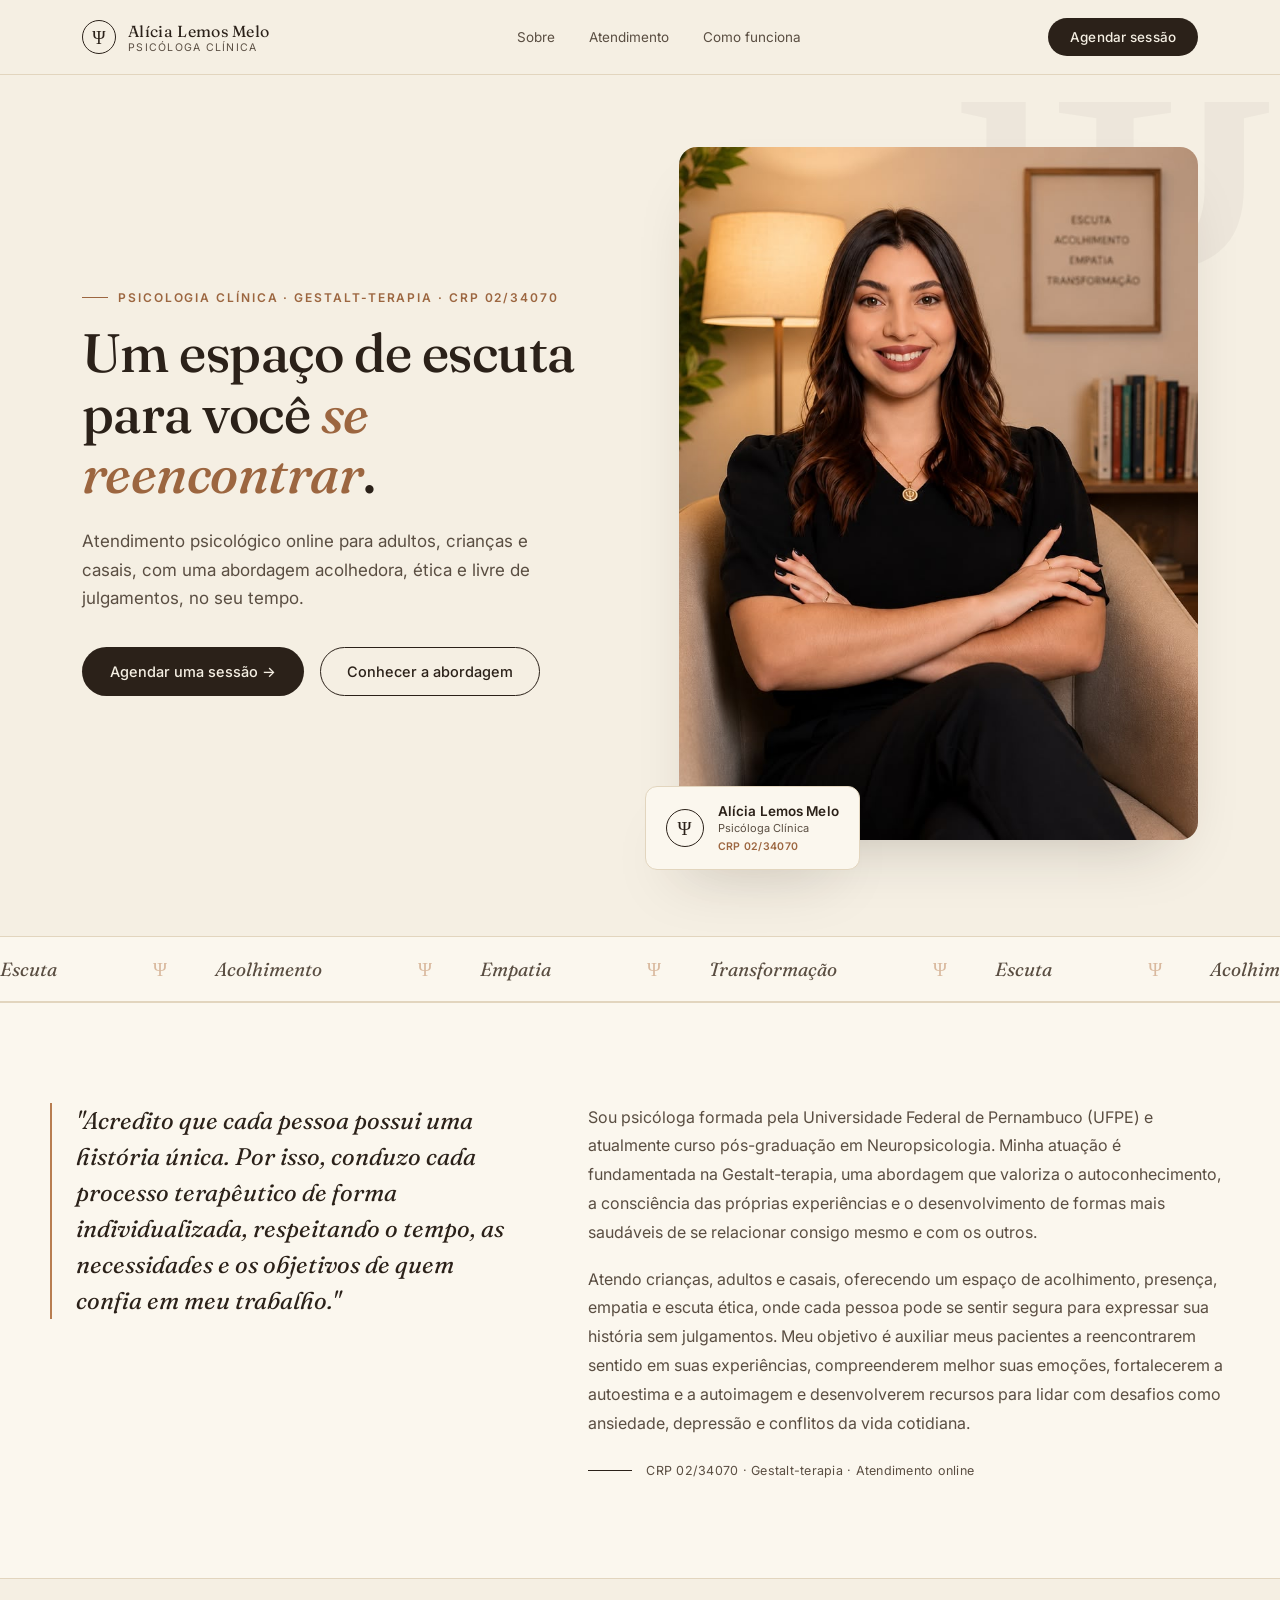
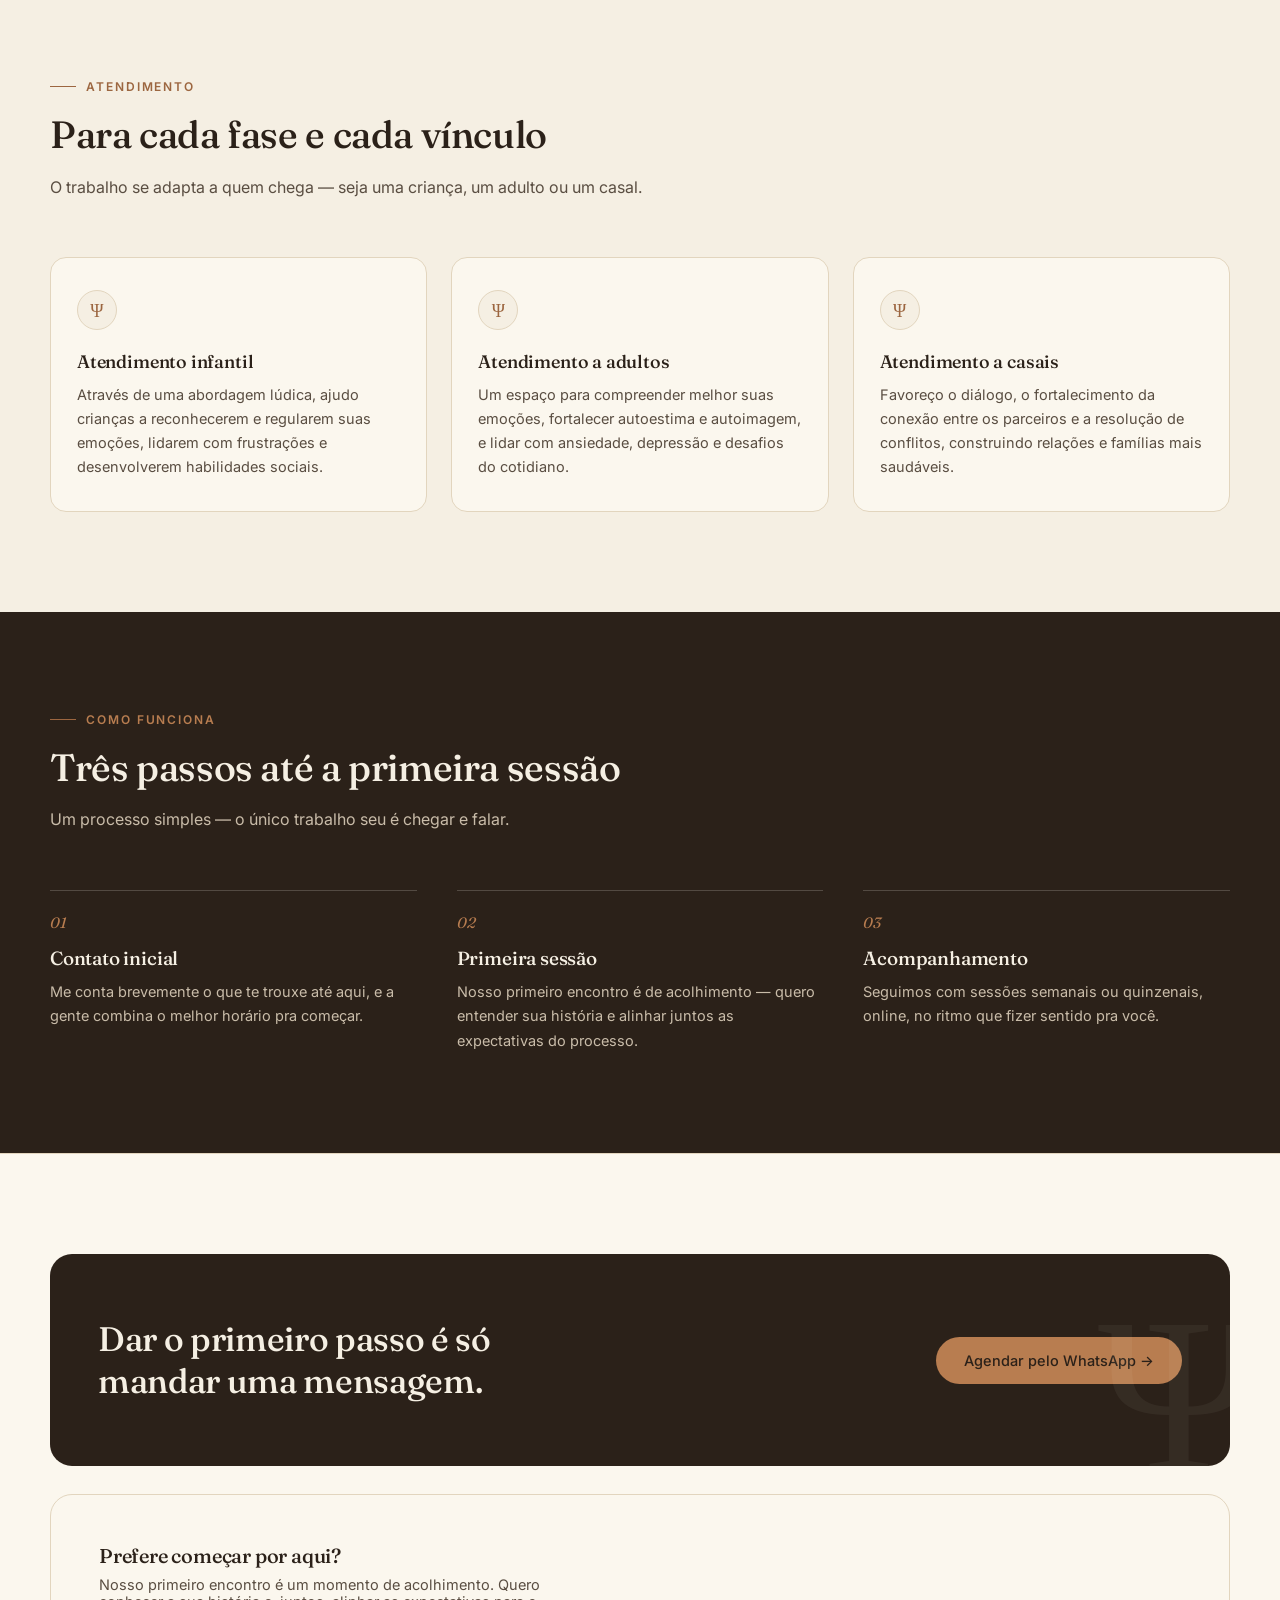
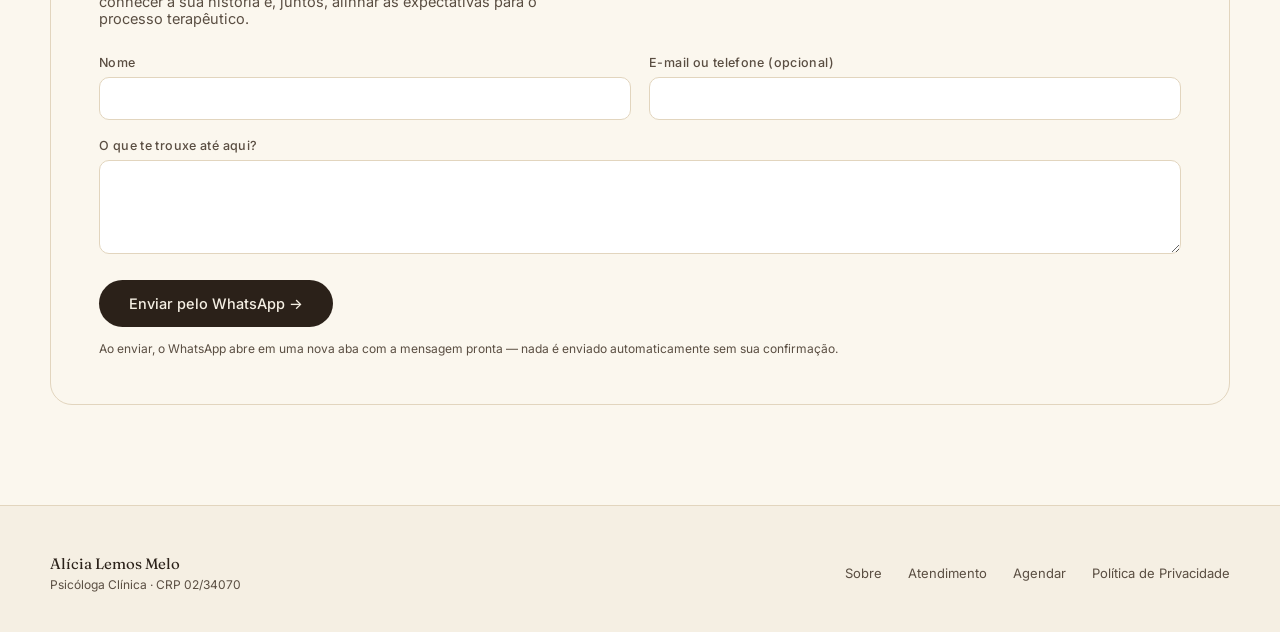
==== commit b8fe8db0: "Reverte a reestruturação da landing page A mudança não havia sido pedida; o site volta ao estado ant" ====
--- a/index.html
+++ b/index.html
@@ -4,21 +4,21 @@
 <meta charset="UTF-8">
 <meta name="viewport" content="width=device-width, initial-scale=1.0">
 <title>Alícia Lemos Melo — Psicóloga Clínica | CRP 02/34070</title>
-<meta name="description" content="Alícia Lemos Melo, psicóloga em Recife – PE (CRP 02/34070). Atendimento online para adultos, crianças e casais, com abordagem em Gestalt-terapia. Um espaço seguro, ético e sem julgamentos.">
+<meta name="description" content="Atendimento psicológico para adultos, crianças e casais, com abordagem em Gestalt-terapia. Um espaço de escuta, presença e acolhimento com a psicóloga Alícia Lemos Melo, CRP 02/34070.">
 <meta name="robots" content="index, follow">
 <link rel="canonical" href="https://aliciapsicologa.com.br/">
 
 <meta property="og:type" content="website">
 <meta property="og:locale" content="pt_BR">
 <meta property="og:title" content="Alícia Lemos Melo — Psicóloga Clínica">
-<meta property="og:description" content="Um espaço para compreender o que você sente e construir novas formas de estar consigo e com o outro. Recife – PE · Atendimento online.">
+<meta property="og:description" content="Um espaço de escuta para você se reencontrar. Atendimento online para adultos, crianças e casais.">
 <meta property="og:image" content="assets/alicia-foto.jpeg">
 <meta property="og:url" content="https://aliciapsicologa.com.br/">
 <meta property="og:site_name" content="Alícia Lemos Melo Psicologia">
 
 <meta name="twitter:card" content="summary_large_image">
 <meta name="twitter:title" content="Alícia Lemos Melo — Psicóloga Clínica">
-<meta name="twitter:description" content="Um espaço para compreender o que você sente e construir novas formas de estar consigo e com o outro.">
+<meta name="twitter:description" content="Um espaço de escuta para você se reencontrar.">
 <meta name="twitter:image" content="assets/alicia-foto.jpeg">
 
 <link rel="icon" type="image/svg+xml" href="assets/favicon.svg">
@@ -111,15 +111,19 @@
   .eyebrow::before{content:"";width:26px;height:1px;background:var(--clay-deep);display:inline-block;}
 
   .hero h1{
-    font-size:clamp(32px,3.9vw,50px);
-    line-height:1.14;
+    font-size:clamp(34px,4.4vw,54px);
+    line-height:1.12;
     color:var(--espresso);
-    max-width:580px;
+    max-width:560px;
   }
   .hero h1 em{
     font-style:italic;color:var(--clay-deep);
   }
-  .hero-ctas{display:flex;gap:16px;margin-top:36px;flex-wrap:wrap;}
+  .hero p.lede{
+    margin-top:22px;font-size:17px;line-height:1.7;color:var(--espresso-soft);
+    max-width:460px;
+  }
+  .hero-ctas{display:flex;gap:16px;margin-top:34px;flex-wrap:wrap;}
   .btn-primary{
     background:var(--espresso);color:var(--cream);padding:15px 28px;border-radius:100px;
     font-size:14.5px;font-weight:500;transition:all .25s ease;display:inline-flex;align-items:center;gap:8px;
@@ -188,6 +192,16 @@
 
   /* ---------- SOBRE ---------- */
   .sobre{background:var(--paper);border-top:1px solid var(--line);border-bottom:1px solid var(--line);}
+  .sobre-grid{display:grid;grid-template-columns:0.85fr 1.15fr;gap:64px;align-items:start;}
+  @media (max-width:900px){.sobre-grid{grid-template-columns:1fr;gap:36px;}}
+  .sobre-quote{
+    font-family:'Fraunces',serif;font-style:italic;font-size:24px;line-height:1.5;
+    color:var(--espresso);border-left:2px solid var(--clay);padding-left:24px;
+  }
+  .sobre-body p{font-size:16px;line-height:1.8;color:var(--espresso-soft);margin:0 0 18px;}
+  .sobre-signature{margin-top:26px;display:flex;align-items:center;gap:14px;}
+  .sobre-signature .line{width:44px;height:1px;background:var(--espresso);}
+  .sobre-signature .cred{font-size:12.5px;color:var(--espresso-soft);letter-spacing:0.02em;}
 
   /* ---------- ÁREAS / CARDS ---------- */
   .areas-grid{display:grid;grid-template-columns:repeat(3,1fr);gap:24px;}
@@ -197,7 +211,6 @@
     background:var(--paper);border:1px solid var(--line);border-radius:16px;
     padding:32px 26px;transition:transform .3s ease, box-shadow .3s ease;
   }
-  .sobre .area-card{background:var(--cream);}
   .area-card:hover{transform:translateY(-6px);box-shadow:var(--shadow);}
   .area-card .mark{
     width:40px;height:40px;border-radius:50%;background:var(--cream);
@@ -222,6 +235,19 @@
   .cta-final{
     background:var(--paper);border-top:1px solid var(--line);
   }
+  .cta-box{
+    background:var(--espresso);color:var(--cream);border-radius:22px;
+    padding:64px 48px;display:flex;justify-content:space-between;align-items:center;gap:40px;
+    position:relative;overflow:hidden;
+  }
+  @media (max-width:800px){.cta-box{flex-direction:column;text-align:center;padding:48px 28px;}}
+  .cta-box h2{color:var(--cream);font-size:clamp(26px,3vw,34px);max-width:420px;}
+  .cta-box .psi-deco{
+    position:absolute;right:-30px;bottom:-60px;font-family:'Fraunces',serif;
+    font-size:220px;color:var(--cream);opacity:0.05;
+  }
+  .cta-box .btn-primary{background:var(--clay);color:var(--espresso);}
+  .cta-box .btn-primary:hover{background:var(--cream);}
 
   /* ---------- FOOTER ---------- */
   footer{padding:48px 32px 40px;border-top:1px solid var(--line);}
@@ -267,84 +293,10 @@
   .form-submit:hover{background:var(--clay-deep);transform:translateY(-2px);}
   .form-note{font-size:12px;color:var(--espresso-soft);margin-top:14px;}
 
-  /* ---------- ÍCONES / REDES ---------- */
-  .icon{width:18px;height:18px;flex-shrink:0;fill:none;stroke:currentColor;stroke-width:1.6;stroke-linecap:round;stroke-linejoin:round;}
-  .nav-right{display:flex;align-items:center;gap:18px;}
-  .socials{display:flex;align-items:center;gap:6px;}
-  .socials a{
-    width:34px;height:34px;border-radius:50%;display:flex;align-items:center;justify-content:center;
-    color:var(--espresso-soft);transition:color .25s ease, background .25s ease;
-  }
-  .socials a:hover{color:var(--clay-deep);background:rgba(184,125,80,0.12);}
-  @media (max-width:560px){nav .socials{display:none;}}
-  @media (max-width:560px){.nav-inner{padding:14px 20px;gap:12px;}.nav-cta{padding:10px 16px;font-size:12.5px;white-space:nowrap;}}
-
-  /* ---------- HERO: LOCAL ---------- */
-  .hero-meta{
-    display:flex;align-items:center;flex-wrap:wrap;gap:10px 18px;margin-top:28px;
-    font-size:13.5px;color:var(--espresso-soft);
-  }
-  .hero-meta span{display:inline-flex;align-items:center;gap:7px;}
-  .hero-meta .sep{width:1px;height:14px;background:var(--line);}
-  .hero-meta .icon{width:16px;height:16px;color:var(--clay-deep);}
-
-  /* ---------- SOBRE MIM ---------- */
-  .sobre-mim{display:grid;grid-template-columns:0.8fr 1.2fr;gap:72px;align-items:center;}
-  @media (max-width:900px){.sobre-mim{grid-template-columns:1fr;gap:40px;}}
-  .sobre-photo{border-radius:18px;overflow:hidden;box-shadow:var(--shadow);}
-  .sobre-photo img{width:100%;aspect-ratio:4/5;object-fit:cover;object-position:16% center;}
-  .sobre-text h2{font-size:clamp(30px,3.4vw,42px);line-height:1.15;margin-bottom:22px;}
-  .sobre-text h2 em{font-style:italic;color:var(--clay-deep);}
-  .sobre-text p{font-size:16px;line-height:1.8;color:var(--espresso-soft);margin:0 0 16px;}
-  .formacao{margin-top:30px;padding-top:26px;border-top:1px solid var(--line);}
-  .formacao h3{font-size:13px;font-family:'Inter',sans-serif;font-weight:600;letter-spacing:0.14em;text-transform:uppercase;color:var(--clay-deep);margin-bottom:16px;}
-  .formacao ul{list-style:none;margin:0;padding:0;display:grid;grid-template-columns:1fr 1fr;gap:12px 28px;}
-  @media (max-width:560px){.formacao ul{grid-template-columns:1fr;}}
-  .formacao li{font-size:15px;color:var(--espresso);line-height:1.5;position:relative;padding-left:16px;}
-  .formacao li::before{content:"";position:absolute;left:0;top:0.6em;width:6px;height:6px;border-radius:50%;background:var(--clay);}
-  .formacao li span{color:var(--espresso-soft);}
-  .sobre-cta{margin-top:30px;display:inline-flex;align-items:center;gap:10px;}
-
-  /* ---------- COMO POSSO AJUDAR ---------- */
-  .ajuda-grid{display:grid;grid-template-columns:repeat(3,1fr);gap:24px;}
-  @media (max-width:900px){.ajuda-grid{grid-template-columns:repeat(2,1fr);}}
-  @media (max-width:600px){.ajuda-grid{grid-template-columns:1fr;}}
-  .ajuda-card .mark .icon{width:20px;height:20px;}
-
-  /* ---------- CONTATO ---------- */
-  .contato-grid{display:grid;grid-template-columns:1fr 1.1fr;gap:56px;align-items:start;}
-  @media (max-width:900px){.contato-grid{grid-template-columns:1fr;gap:36px;}}
-  .contato-copy h2{font-size:clamp(30px,3.4vw,42px);line-height:1.15;}
-  .contato-copy p{margin-top:16px;font-size:16px;line-height:1.75;color:var(--espresso-soft);max-width:440px;}
-  .contato-btns{display:flex;flex-direction:column;gap:12px;margin-top:30px;max-width:340px;}
-  .contato-btns a{justify-content:center;}
-  .btn-secondary{display:inline-flex;align-items:center;gap:9px;}
-  .contato-grid .form-card{margin-top:0;}
-
-  /* ---------- FOOTER: REDES ---------- */
-  .footer-right{display:flex;align-items:center;gap:26px;flex-wrap:wrap;}
-  footer .socials a{border:1px solid var(--line);}
-
   :focus-visible{outline:2px solid var(--clay-deep);outline-offset:3px;}
 </style>
 </head>
 <body>
-
-<!-- Ícones (traço fino, herdam a cor do texto) -->
-<svg width="0" height="0" style="position:absolute" aria-hidden="true">
-  <symbol id="i-instagram" viewBox="0 0 24 24"><rect x="2.5" y="2.5" width="19" height="19" rx="5"/><circle cx="12" cy="12" r="4.2"/><circle cx="17.4" cy="6.6" r="0.6"/></symbol>
-  <symbol id="i-linkedin" viewBox="0 0 24 24"><path d="M16 8a6 6 0 0 1 6 6v7h-4v-7a2 2 0 0 0-4 0v7h-4v-7a6 6 0 0 1 6-6z"/><rect x="2" y="9" width="4" height="12"/><circle cx="4" cy="4" r="2"/></symbol>
-  <symbol id="i-mail" viewBox="0 0 24 24"><rect x="2.5" y="4.5" width="19" height="15" rx="2"/><path d="M3 6.5l9 6.5 9-6.5"/></symbol>
-  <symbol id="i-chat" viewBox="0 0 24 24"><path d="M21 11.5a8.4 8.4 0 0 1-.9 3.8 8.5 8.5 0 0 1-7.6 4.7 8.4 8.4 0 0 1-3.8-.9L3 21l1.9-5.7a8.4 8.4 0 0 1-.9-3.8 8.5 8.5 0 0 1 4.7-7.6 8.4 8.4 0 0 1 3.8-.9h.5a8.5 8.5 0 0 1 8 8v.5z"/></symbol>
-  <symbol id="i-pin" viewBox="0 0 24 24"><path d="M20 10c0 6.5-8 12-8 12s-8-5.5-8-12a8 8 0 0 1 16 0z"/><circle cx="12" cy="10" r="3"/></symbol>
-  <symbol id="i-monitor" viewBox="0 0 24 24"><rect x="2.5" y="3.5" width="19" height="13" rx="2"/><path d="M8 20.5h8M12 16.5v4"/></symbol>
-  <symbol id="i-wave" viewBox="0 0 24 24"><path d="M22 12h-4l-3 8-6-16-3 8H2"/></symbol>
-  <symbol id="i-user" viewBox="0 0 24 24"><circle cx="12" cy="7.5" r="4"/><path d="M4 21v-1.5A4.5 4.5 0 0 1 8.5 15h7a4.5 4.5 0 0 1 4.5 4.5V21"/></symbol>
-  <symbol id="i-moon" viewBox="0 0 24 24"><path d="M21 12.8A9 9 0 1 1 11.2 3a7 7 0 0 0 9.8 9.8z"/></symbol>
-  <symbol id="i-users" viewBox="0 0 24 24"><circle cx="9" cy="7.5" r="4"/><path d="M1.5 21v-1.5A4.5 4.5 0 0 1 6 15h6a4.5 4.5 0 0 1 4.5 4.5V21M16 3.6a4 4 0 0 1 0 7.8M22.5 21v-1.5a4.5 4.5 0 0 0-3.2-4.3"/></symbol>
-  <symbol id="i-smile" viewBox="0 0 24 24"><circle cx="12" cy="12" r="9.5"/><path d="M8 14s1.5 2 4 2 4-2 4-2M9 9.5h.01M15 9.5h.01"/></symbol>
-  <symbol id="i-compass" viewBox="0 0 24 24"><circle cx="12" cy="12" r="9.5"/><path d="M16.2 7.8l-2.1 6.3-6.3 2.1 2.1-6.3z"/></symbol>
-</svg>
 
 <nav>
   <div class="nav-inner">
@@ -356,36 +308,23 @@
       </div>
     </div>
     <div class="nav-links">
-      <a href="#sobre">Sobre mim</a>
-      <a href="#ajuda">Como posso ajudar</a>
+      <a href="#sobre">Sobre</a>
+      <a href="#publicos">Atendimento</a>
       <a href="#processo">Como funciona</a>
-      <a href="#contato">Contato</a>
-    </div>
-    <div class="nav-right">
-      <div class="socials">
-        <!-- TODO: link do Instagram -->
-        <a href="#" aria-label="Instagram" target="_blank" rel="noopener"><svg class="icon"><use href="#i-instagram"/></svg></a>
-        <!-- TODO: link do LinkedIn -->
-        <a href="#" aria-label="LinkedIn" target="_blank" rel="noopener"><svg class="icon"><use href="#i-linkedin"/></svg></a>
-      </div>
-      <a href="https://wa.me/5581997082433?text=Ol%C3%A1%2C%20gostaria%20de%20agendar%20um%20atendimento." class="nav-cta">Agendar atendimento</a>
-    </div>
+    </div>
+    <a href="#agendar" class="nav-cta">Agendar sessão</a>
   </div>
 </nav>
 
 <header class="hero">
   <div class="psi-watermark">Ψ</div>
   <div class="hero-copy">
-    <div class="eyebrow">Alícia Lemos Melo · Psicóloga · CRP 02/34070</div>
-    <h1>Um espaço para compreender o que você sente e construir novas formas de <em>estar consigo e com o outro</em>.</h1>
+    <div class="eyebrow">Psicologia clínica · Gestalt-terapia · CRP 02/34070</div>
+    <h1>Um espaço de escuta para você <em>se reencontrar</em>.</h1>
+    <p class="lede">Atendimento psicológico online para adultos, crianças e casais, com uma abordagem acolhedora, ética e livre de julgamentos, no seu tempo.</p>
     <div class="hero-ctas">
-      <a href="https://wa.me/5581997082433?text=Ol%C3%A1%2C%20gostaria%20de%20agendar%20um%20atendimento." class="btn-primary">Agendar atendimento →</a>
-      <a href="#sobre" class="btn-secondary">Conheça meu trabalho</a>
-    </div>
-    <div class="hero-meta">
-      <span><svg class="icon"><use href="#i-pin"/></svg>Recife – PE</span>
-      <span class="sep" aria-hidden="true"></span>
-      <span><svg class="icon"><use href="#i-monitor"/></svg>Atendimento online</span>
+      <a href="https://wa.me/5581997082433?text=Ol%C3%A1%2C%20gostaria%20de%20agendar%20uma%20sess%C3%A3o." class="btn-primary">Agendar uma sessão →</a>
+      <a href="#sobre" class="btn-secondary">Conhecer a abordagem</a>
     </div>
   </div>
   <div class="hero-figure">
@@ -411,73 +350,22 @@
 </div>
 
 <section class="sobre" id="sobre">
-  <div class="section-inner sobre-mim">
-    <div class="sobre-photo reveal">
-      <img src="assets/alicia-foto.jpeg" alt="Retrato de Alícia Lemos Melo, psicóloga" loading="lazy" decoding="async">
-    </div>
-    <div class="sobre-text reveal">
-      <div class="eyebrow">Sobre mim</div>
-      <h2>Olá, eu sou <em>Alícia</em>.</h2>
-      <p>Sou psicóloga e acredito que o processo terapêutico pode ser um espaço de acolhimento, escuta e transformação — sem perder de vista a singularidade e a complexidade de cada pessoa.</p>
-      <p>Minha atuação é pautada pela construção de um espaço seguro, ético e sem julgamentos, no qual possamos compreender emoções, comportamentos e relações e encontrar caminhos possíveis para mudanças.</p>
-      <div class="formacao">
-        <h3>Formação</h3>
-        <ul>
-          <li>Psicologia <span>— UFPE</span></li>
-          <li>Pós-graduação em Neuropsicologia <span>(em andamento)</span></li>
-          <li>CRP 02/34070</li>
-          <li>Abordagem <span>— Gestalt-terapia</span></li>
-        </ul>
-      </div>
-      <!-- TODO: link do LinkedIn -->
-      <a href="#" class="btn-secondary sobre-cta" target="_blank" rel="noopener"><svg class="icon"><use href="#i-linkedin"/></svg>Ver currículo profissional</a>
+  <div class="section-inner sobre-grid">
+    <div class="sobre-quote reveal">
+      "Acredito que cada pessoa possui uma história única. Por isso, conduzo cada processo terapêutico de forma individualizada, respeitando o tempo, as necessidades e os objetivos de quem confia em meu trabalho."
+    </div>
+    <div class="sobre-body reveal">
+      <p>Sou psicóloga formada pela Universidade Federal de Pernambuco (UFPE) e atualmente curso pós-graduação em Neuropsicologia. Minha atuação é fundamentada na Gestalt-terapia, uma abordagem que valoriza o autoconhecimento, a consciência das próprias experiências e o desenvolvimento de formas mais saudáveis de se relacionar consigo mesmo e com os outros.</p>
+      <p>Atendo crianças, adultos e casais, oferecendo um espaço de acolhimento, presença, empatia e escuta ética, onde cada pessoa pode se sentir segura para expressar sua história sem julgamentos. Meu objetivo é auxiliar meus pacientes a reencontrarem sentido em suas experiências, compreenderem melhor suas emoções, fortalecerem a autoestima e a autoimagem e desenvolverem recursos para lidar com desafios como ansiedade, depressão e conflitos da vida cotidiana.</p>
+      <div class="sobre-signature">
+        <div class="line"></div>
+        <div class="cred">CRP 02/34070 · Gestalt-terapia · Atendimento online</div>
+      </div>
     </div>
   </div>
 </section>
 
-<section id="ajuda">
-  <div class="section-inner">
-    <div class="section-head reveal">
-      <div class="eyebrow">Como posso ajudar?</div>
-      <h2>Alguns caminhos que podemos percorrer juntos</h2>
-      <p>Cada história é única. Estes são alguns dos temas que costumam chegar ao consultório.</p>
-    </div>
-    <div class="ajuda-grid">
-      <div class="area-card ajuda-card reveal">
-        <div class="mark"><svg class="icon"><use href="#i-wave"/></svg></div>
-        <h3>Ansiedade e emoções</h3>
-        <p>Compreender o que você sente e reconhecer padrões que podem estar dificultando sua rotina e suas escolhas.</p>
-      </div>
-      <div class="area-card ajuda-card reveal">
-        <div class="mark"><svg class="icon"><use href="#i-user"/></svg></div>
-        <h3>Autoestima e autoimagem</h3>
-        <p>Fortalecer a relação com você mesmo e a forma como você se enxerga e se apresenta ao mundo.</p>
-      </div>
-      <div class="area-card ajuda-card reveal">
-        <div class="mark"><svg class="icon"><use href="#i-moon"/></svg></div>
-        <h3>Tristeza e desânimo</h3>
-        <p>Um espaço para acolher momentos difíceis, como quadros de depressão, e buscar novos sentidos para a sua experiência.</p>
-      </div>
-      <div class="area-card ajuda-card reveal">
-        <div class="mark"><svg class="icon"><use href="#i-users"/></svg></div>
-        <h3>Relacionamentos</h3>
-        <p>Lidar com conflitos, melhorar o diálogo e construir vínculos mais saudáveis, a dois ou em família.</p>
-      </div>
-      <div class="area-card ajuda-card reveal">
-        <div class="mark"><svg class="icon"><use href="#i-smile"/></svg></div>
-        <h3>Infância</h3>
-        <p>Através do brincar, ajudar a criança a reconhecer e regular emoções, lidar com frustrações e se relacionar.</p>
-      </div>
-      <div class="area-card ajuda-card reveal">
-        <div class="mark"><svg class="icon"><use href="#i-compass"/></svg></div>
-        <h3>Momentos de mudança</h3>
-        <p>Atravessar transições e desafios do dia a dia com mais clareza, presença e recursos próprios.</p>
-      </div>
-    </div>
-  </div>
-</section>
-
-<section id="publicos" class="sobre">
+<section id="publicos">
   <div class="section-inner">
     <div class="section-head reveal">
       <div class="eyebrow">Atendimento</div>
@@ -519,38 +407,33 @@
   </div>
 </section>
 
-<section class="cta-final" id="contato">
-  <div class="section-inner contato-grid">
-    <div class="contato-copy reveal">
-      <div class="eyebrow">Contato</div>
-      <h2>Vamos conversar?</h2>
-      <p>Se você está pensando em iniciar um processo terapêutico, entre em contato para tirar suas dúvidas e verificar disponibilidade.</p>
-      <div class="contato-btns">
-        <a href="https://wa.me/5581997082433?text=Ol%C3%A1%2C%20gostaria%20de%20tirar%20algumas%20d%C3%BAvidas%20sobre%20o%20atendimento." class="btn-primary"><svg class="icon"><use href="#i-chat"/></svg>Falar pelo WhatsApp</a>
-        <!-- TODO: e-mail profissional -->
-        <a href="mailto:contato@exemplo.com" class="btn-secondary"><svg class="icon"><use href="#i-mail"/></svg>Enviar e-mail</a>
-      </div>
+<section class="cta-final" id="agendar">
+  <div class="section-inner">
+    <div class="cta-box reveal">
+      <div class="psi-deco">Ψ</div>
+      <h2>Dar o primeiro passo é só mandar uma mensagem.</h2>
+      <a href="https://wa.me/5581997082433?text=Ol%C3%A1%2C%20gostaria%20de%20agendar%20uma%20sess%C3%A3o." class="btn-primary">Agendar pelo WhatsApp →</a>
     </div>
 
     <div class="form-card reveal">
-      <h3>Ou deixe uma mensagem</h3>
-      <p class="form-lede">Leva menos de um minuto. A mensagem abre pronta no WhatsApp.</p>
+      <h3>Prefere começar por aqui?</h3>
+      <p class="form-lede">Nosso primeiro encontro é um momento de acolhimento. Quero conhecer a sua história e, juntos, alinhar as expectativas para o processo terapêutico.</p>
       <form id="contact-form">
         <div class="form-row">
           <div class="field">
             <label for="f-nome">Nome</label>
-            <input type="text" id="f-nome" name="nome" autocomplete="name" required>
+            <input type="text" id="f-nome" name="nome" required>
           </div>
           <div class="field">
-            <label for="f-contato">E-mail ou WhatsApp</label>
+            <label for="f-contato">E-mail ou telefone (opcional)</label>
             <input type="text" id="f-contato" name="contato">
           </div>
         </div>
         <div class="field full">
-          <label for="f-mensagem">Mensagem</label>
+          <label for="f-mensagem">O que te trouxe até aqui?</label>
           <textarea id="f-mensagem" name="mensagem" rows="4" required></textarea>
         </div>
-        <button type="submit" class="form-submit">Enviar mensagem →</button>
+        <button type="submit" class="form-submit">Enviar pelo WhatsApp →</button>
         <div class="form-note">Ao enviar, o WhatsApp abre em uma nova aba com a mensagem pronta — nada é enviado automaticamente sem sua confirmação.</div>
       </form>
     </div>
@@ -561,20 +444,13 @@
   <div class="footer-inner">
     <div>
       <div class="f-brand">Alícia Lemos Melo</div>
-      <div class="f-crp">Psicóloga · CRP 02/34070</div>
-    </div>
-    <div class="footer-right">
-      <div class="footer-links">
-        <a href="#sobre">Sobre mim</a>
-        <a href="#contato">Contato</a>
-        <a href="privacidade.html">Política de Privacidade</a>
-      </div>
-      <div class="socials">
-        <!-- TODO: link do Instagram -->
-        <a href="#" aria-label="Instagram" target="_blank" rel="noopener"><svg class="icon"><use href="#i-instagram"/></svg></a>
-        <!-- TODO: link do LinkedIn -->
-        <a href="#" aria-label="LinkedIn" target="_blank" rel="noopener"><svg class="icon"><use href="#i-linkedin"/></svg></a>
-      </div>
+      <div class="f-crp">Psicóloga Clínica · CRP 02/34070</div>
+    </div>
+    <div class="footer-links">
+      <a href="#sobre">Sobre</a>
+      <a href="#publicos">Atendimento</a>
+      <a href="#agendar">Agendar</a>
+      <a href="privacidade.html">Política de Privacidade</a>
     </div>
   </div>
 </footer>
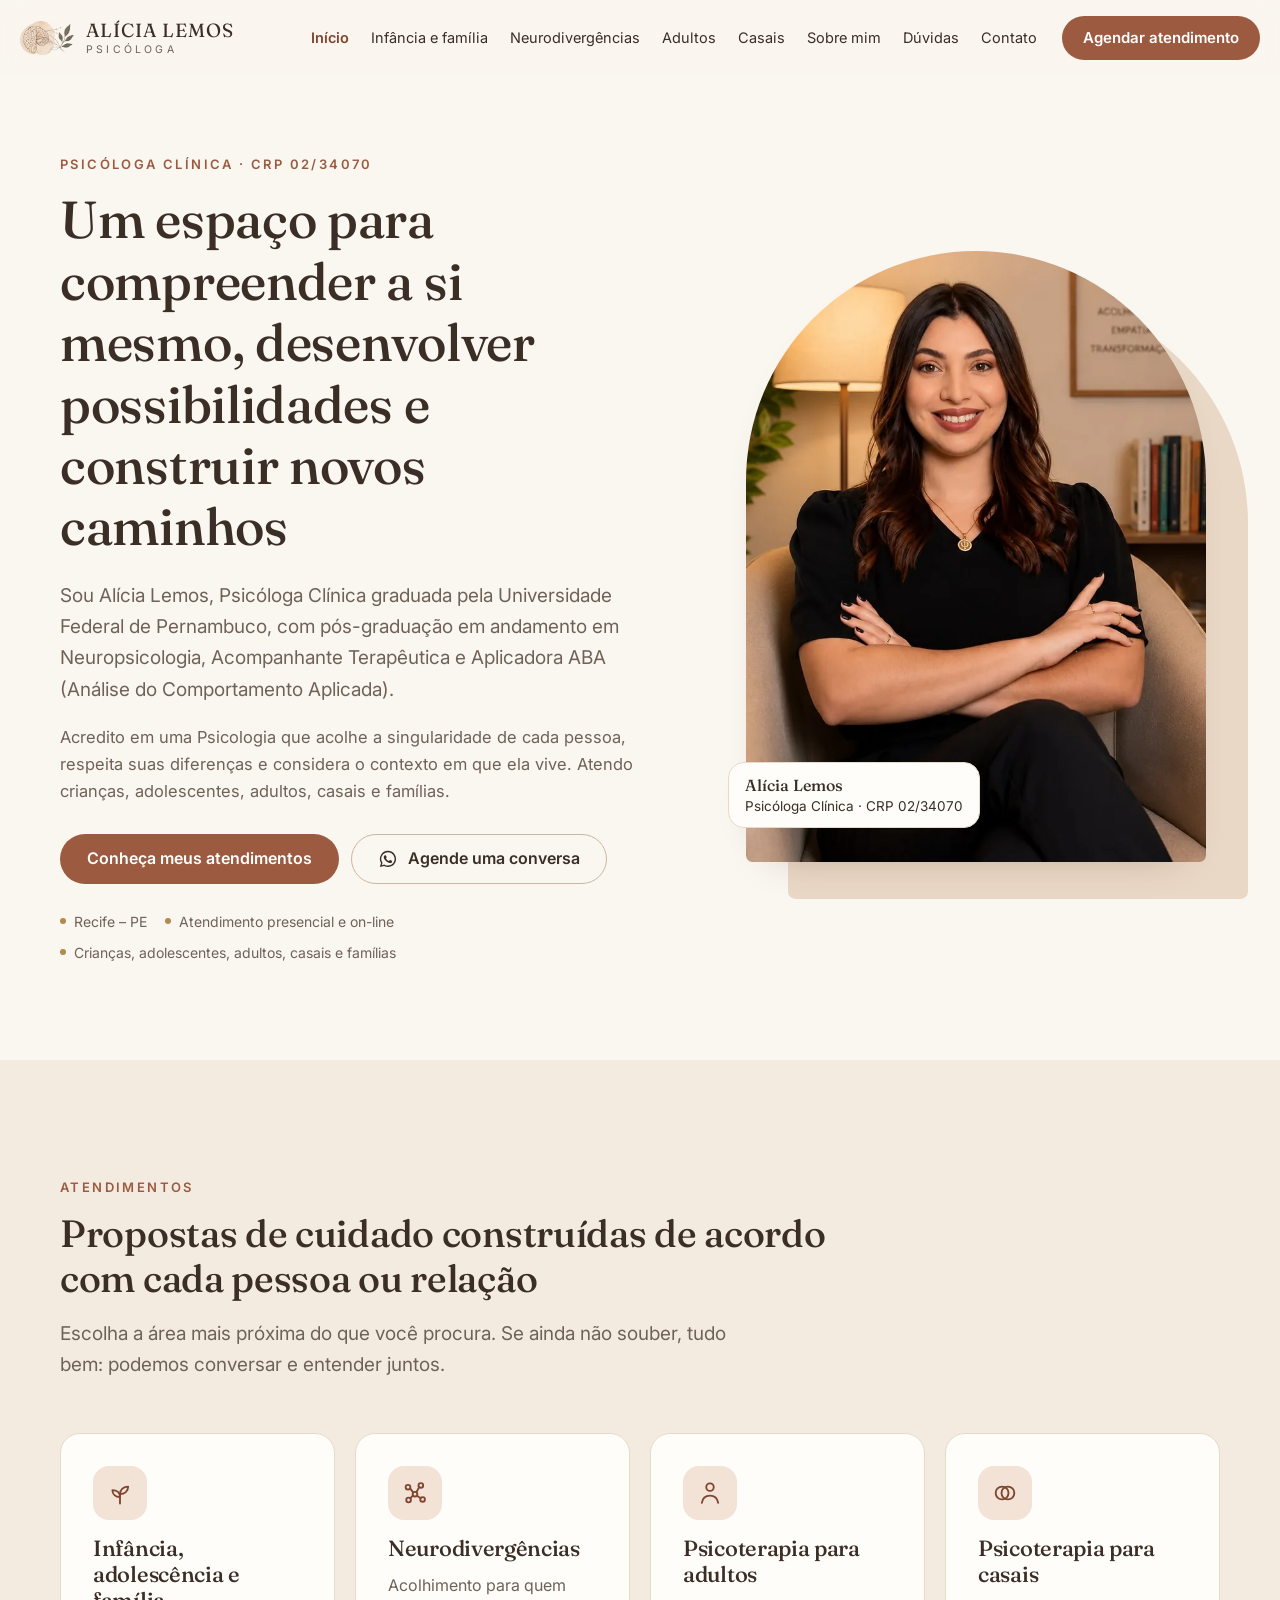
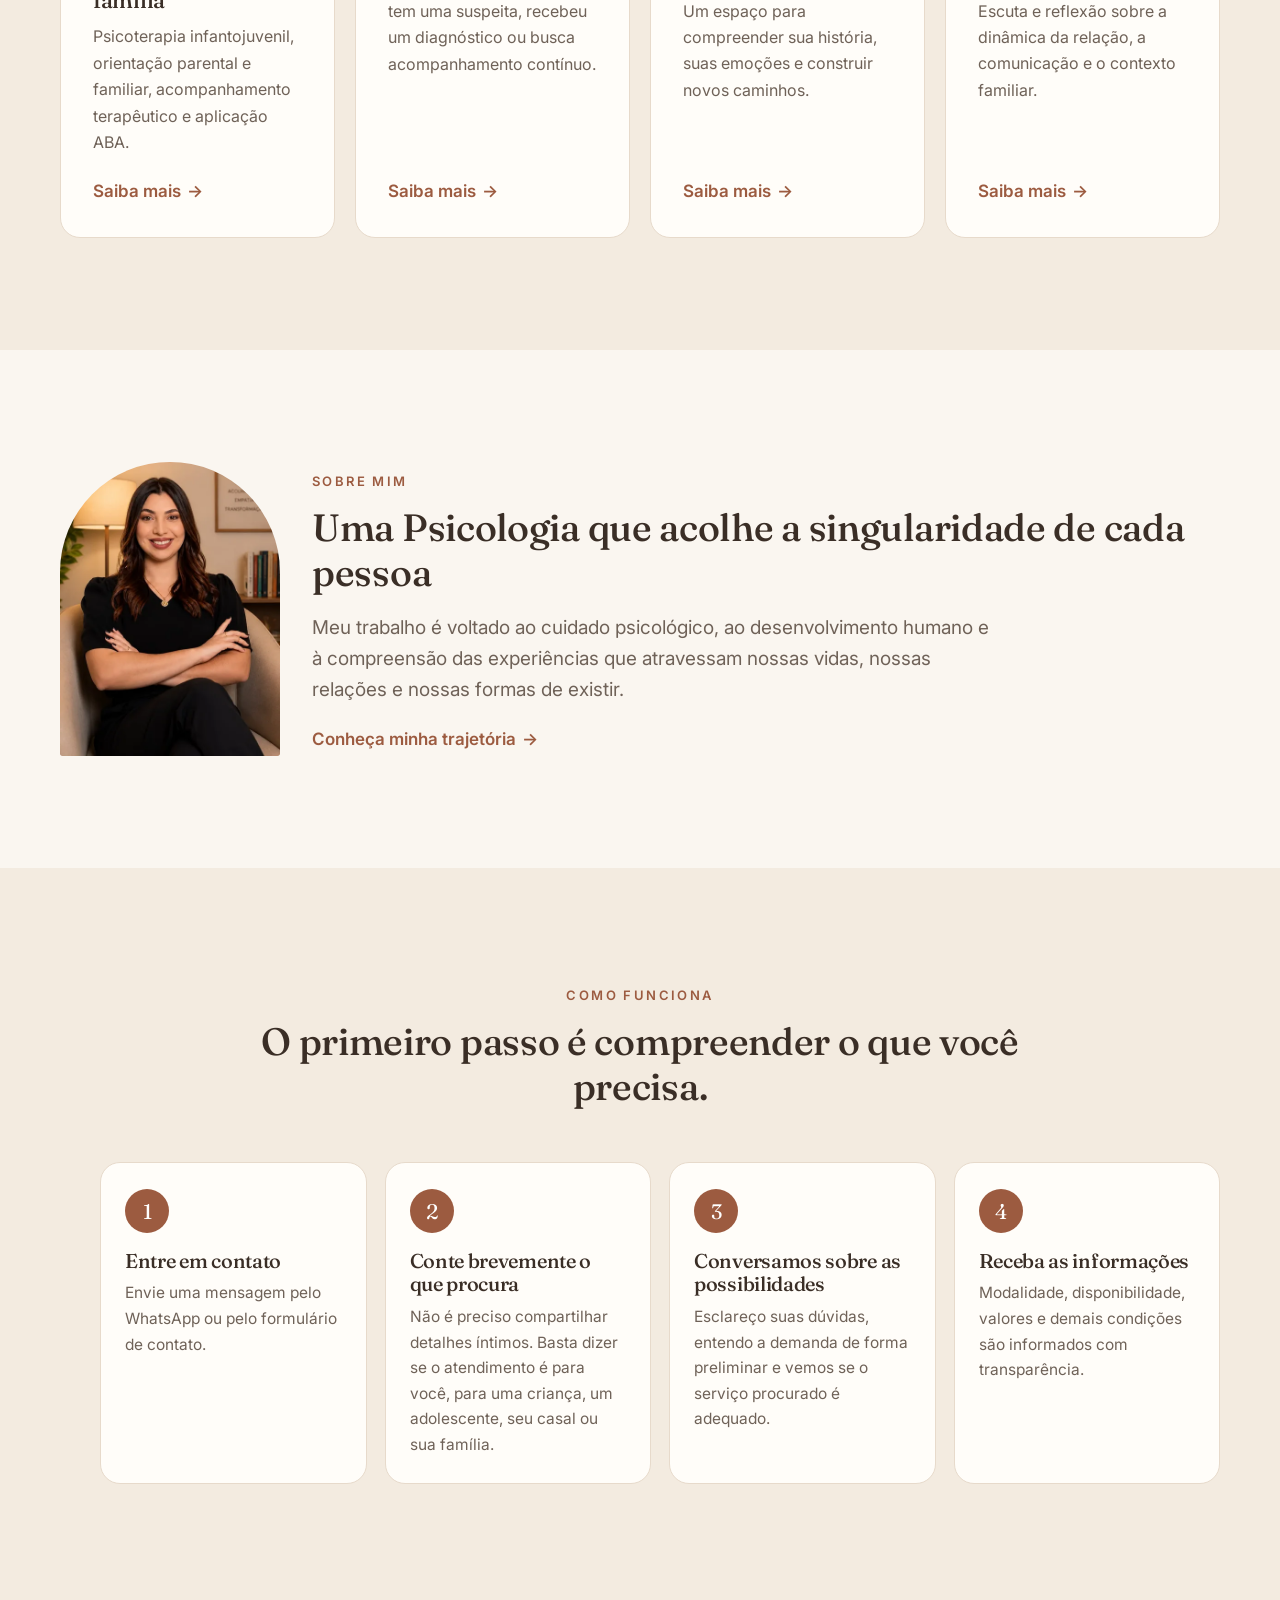
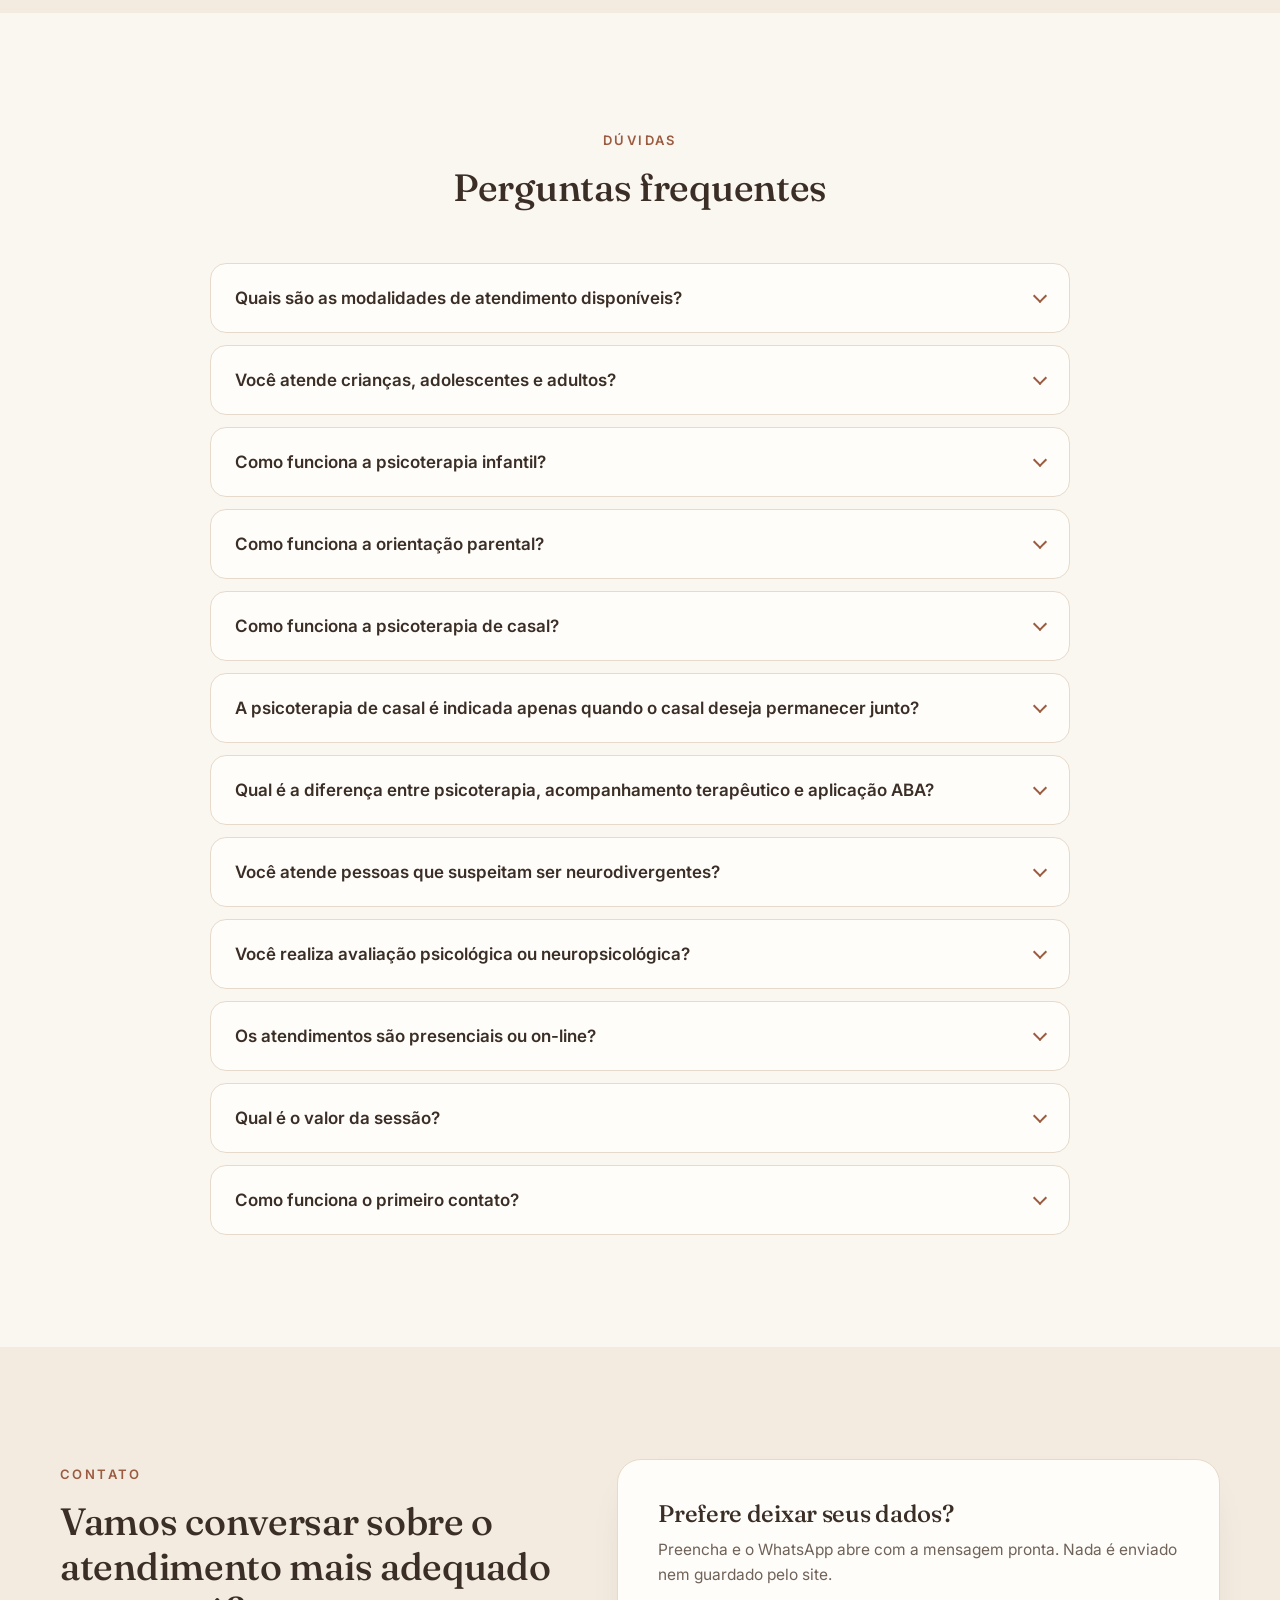
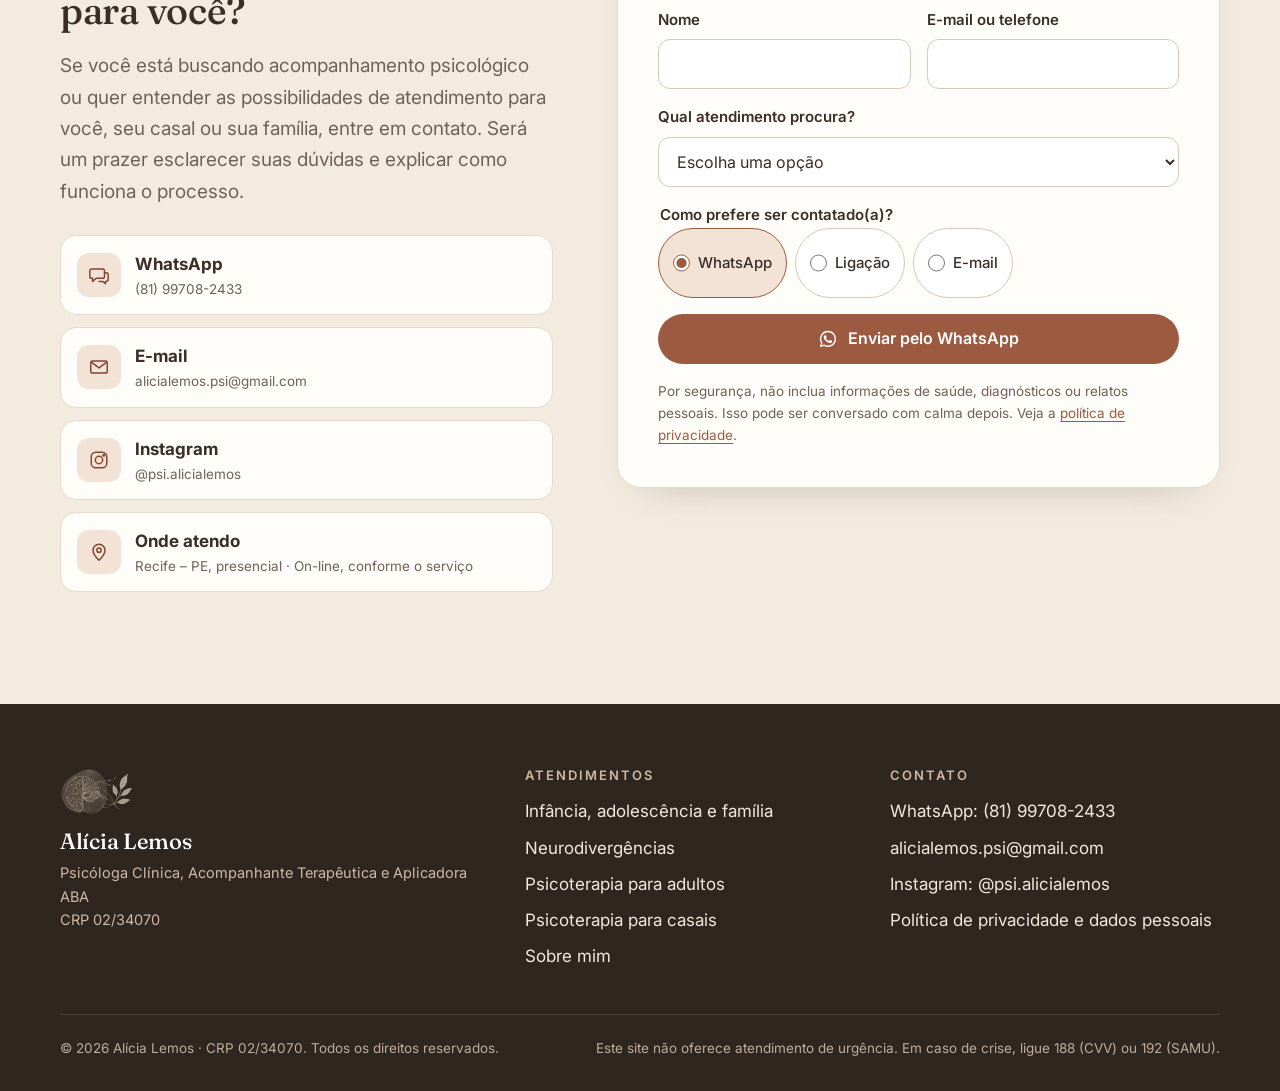
==== commit aace75bf: "Transforma a landing page em site profissional de várias páginas A partir do briefing da cliente: - " ====
--- a/index.html
+++ b/index.html
@@ -1,481 +1,194 @@
-<!DOCTYPE html>
+<!doctype html>
 <html lang="pt-BR">
 <head>
-<meta charset="UTF-8">
-<meta name="viewport" content="width=device-width, initial-scale=1.0">
-<title>Alícia Lemos Melo — Psicóloga Clínica | CRP 02/34070</title>
-<meta name="description" content="Atendimento psicológico para adultos, crianças e casais, com abordagem em Gestalt-terapia. Um espaço de escuta, presença e acolhimento com a psicóloga Alícia Lemos Melo, CRP 02/34070.">
-<meta name="robots" content="index, follow">
-<link rel="canonical" href="https://aliciapsicologa.com.br/">
-
+<meta charset="utf-8">
+<meta name="viewport" content="width=device-width, initial-scale=1, viewport-fit=cover">
+<title>Alícia Lemos · Psicóloga Clínica em Recife | CRP 02/34070</title>
+<meta name="description" content="Psicoterapia para crianças, adolescentes, adultos e casais, orientação parental, neurodivergências, acompanhamento terapêutico e ABA. Atendimento em Recife e on-line.">
+<meta name="theme-color" content="#faf6f0">
 <meta property="og:type" content="website">
 <meta property="og:locale" content="pt_BR">
-<meta property="og:title" content="Alícia Lemos Melo — Psicóloga Clínica">
-<meta property="og:description" content="Um espaço de escuta para você se reencontrar. Atendimento online para adultos, crianças e casais.">
-<meta property="og:image" content="assets/alicia-foto.jpeg">
-<meta property="og:url" content="https://aliciapsicologa.com.br/">
-<meta property="og:site_name" content="Alícia Lemos Melo Psicologia">
-
-<meta name="twitter:card" content="summary_large_image">
-<meta name="twitter:title" content="Alícia Lemos Melo — Psicóloga Clínica">
-<meta name="twitter:description" content="Um espaço de escuta para você se reencontrar.">
-<meta name="twitter:image" content="assets/alicia-foto.jpeg">
-
-<link rel="icon" type="image/svg+xml" href="assets/favicon.svg">
+<meta property="og:site_name" content="Alícia Lemos · Psicóloga">
+<meta property="og:title" content="Alícia Lemos · Psicóloga Clínica em Recife | CRP 02/34070">
+<meta property="og:description" content="Psicoterapia para crianças, adolescentes, adultos e casais, orientação parental, neurodivergências, acompanhamento terapêutico e ABA. Atendimento em Recife e on-line.">
+<meta property="og:image" content="/assets/img/compartilhar.jpg">
+<link rel="icon" href="assets/img/icone-32.png" sizes="32x32">
+<link rel="apple-touch-icon" href="assets/img/icone-180.png">
 <link rel="preconnect" href="https://fonts.googleapis.com">
 <link rel="preconnect" href="https://fonts.gstatic.com" crossorigin>
-<link href="https://fonts.googleapis.com/css2?family=Fraunces:ital,opsz,wght@0,9..144,300;0,9..144,400;0,9..144,500;0,9..144,600;1,9..144,400&family=Inter:wght@400;500;600&display=swap" rel="stylesheet">
-<style>
-  :root{
-    --cream:#F5EFE3;
-    --paper:#FBF7EE;
-    --espresso:#2B2119;
-    --espresso-soft:#5A4E42;
-    --clay:#B87D50;
-    --clay-deep:#9C6640;
-    --sage:#6E7A5A;
-    --gold:#B08F35;
-    --line:#E2D5BE;
-    --shadow: 0 30px 60px -30px rgba(43,33,25,0.25);
-  }
-  *{box-sizing:border-box;}
-  html{scroll-behavior:smooth;}
-  body{
-    margin:0;
-    background:var(--cream);
-    color:var(--espresso);
-    font-family:'Inter',sans-serif;
-    -webkit-font-smoothing:antialiased;
-    overflow-x:hidden;
-  }
-  h1,h2,h3,.display{
-    font-family:'Fraunces', serif;
-    font-weight:500;
-    letter-spacing:-0.01em;
-    margin:0;
-  }
-  a{text-decoration:none;color:inherit;}
-  img{max-width:100%;display:block;}
-  .wrap{max-width:1180px;margin:0 auto;padding:0 32px;}
-
-  /* ---------- NAV ---------- */
-  nav{
-    position:sticky;top:0;z-index:50;
-    background:rgba(245,239,227,0.86);
-    backdrop-filter:blur(10px);
-    border-bottom:1px solid var(--line);
-  }
-  .nav-inner{
-    display:flex;align-items:center;justify-content:space-between;
-    padding:18px 32px;max-width:1180px;margin:0 auto;
-  }
-  .brand{display:flex;align-items:center;gap:12px;}
-  .brand-mark{
-    width:34px;height:34px;border-radius:50%;
-    border:1.4px solid var(--espresso);
-    display:flex;align-items:center;justify-content:center;
-    font-family:'Fraunces',serif;font-size:18px;color:var(--espresso);
-  }
-  .brand-text .name{font-family:'Fraunces',serif;font-size:16px;letter-spacing:0.02em;}
-  .brand-text .role{font-size:10.5px;letter-spacing:0.12em;color:var(--espresso-soft);text-transform:uppercase;}
-  .nav-cta{
-    background:var(--espresso);color:var(--cream);
-    padding:11px 22px;border-radius:100px;font-size:13.5px;font-weight:500;
-    letter-spacing:0.01em;
-    transition:background .25s ease, transform .25s ease;
-  }
-  .nav-cta:hover{background:var(--clay-deep);transform:translateY(-1px);}
-  .nav-links{display:flex;gap:34px;font-size:13.5px;color:var(--espresso-soft);}
-  @media (max-width:860px){.nav-links{display:none;}}
-
-  /* ---------- HERO ---------- */
-  .hero{
-    display:grid;grid-template-columns:1.02fr 0.98fr;align-items:center;
-    gap:56px;padding:72px 32px 96px;max-width:1180px;margin:0 auto;
-    position:relative;
-  }
-  @media (max-width:960px){.hero{grid-template-columns:1fr;padding:44px 24px 64px;gap:40px;}}
-
-  .psi-watermark{
-    position:absolute;right:-40px;top:-60px;font-family:'Fraunces',serif;
-    font-size:420px;color:var(--espresso);opacity:0.035;line-height:1;
-    pointer-events:none;user-select:none;
-  }
-  @media (max-width:960px){.psi-watermark{display:none;}}
-
-  .eyebrow{
-    font-size:12px;letter-spacing:0.16em;text-transform:uppercase;
-    color:var(--clay-deep);font-weight:600;margin-bottom:18px;
-    display:flex;align-items:center;gap:10px;
-  }
-  .eyebrow::before{content:"";width:26px;height:1px;background:var(--clay-deep);display:inline-block;}
-
-  .hero h1{
-    font-size:clamp(34px,4.4vw,54px);
-    line-height:1.12;
-    color:var(--espresso);
-    max-width:560px;
-  }
-  .hero h1 em{
-    font-style:italic;color:var(--clay-deep);
-  }
-  .hero p.lede{
-    margin-top:22px;font-size:17px;line-height:1.7;color:var(--espresso-soft);
-    max-width:460px;
-  }
-  .hero-ctas{display:flex;gap:16px;margin-top:34px;flex-wrap:wrap;}
-  .btn-primary{
-    background:var(--espresso);color:var(--cream);padding:15px 28px;border-radius:100px;
-    font-size:14.5px;font-weight:500;transition:all .25s ease;display:inline-flex;align-items:center;gap:8px;
-  }
-  .btn-primary:hover{background:var(--clay-deep);transform:translateY(-2px);box-shadow:var(--shadow);}
-  .btn-secondary{
-    padding:15px 26px;border-radius:100px;font-size:14.5px;font-weight:500;
-    border:1px solid var(--espresso); color:var(--espresso);
-    transition:all .25s ease;
-  }
-  .btn-secondary:hover{background:var(--espresso);color:var(--cream);}
-
-  .hero-figure{position:relative;}
-  .hero-photo{
-    border-radius:18px;overflow:hidden;box-shadow:var(--shadow);
-    position:relative;
-  }
-  .hero-photo img{width:100%;height:100%;object-fit:cover;aspect-ratio:3/4;object-position:13% center;}
-
-  .credential-float{
-    position:absolute;left:-34px;bottom:-30px;
-    background:var(--paper);
-    border:1px solid var(--line);
-    border-radius:12px;
-    padding:16px 20px;
-    box-shadow:var(--shadow);
-    display:flex;align-items:center;gap:14px;
-    max-width:280px;
-  }
-  @media (max-width:960px){.credential-float{left:16px;bottom:-24px;}}
-  .credential-float .psi-badge{
-    width:38px;height:38px;border-radius:50%;border:1.4px solid var(--espresso);
-    display:flex;align-items:center;justify-content:center;font-family:'Fraunces',serif;
-    font-size:19px;flex-shrink:0;
-  }
-  .credential-float .cred-name{font-size:13.5px;font-weight:600;letter-spacing:0.01em;}
-  .credential-float .cred-role{font-size:11px;color:var(--espresso-soft);margin-top:2px;}
-  .credential-float .cred-crp{font-size:10.5px;color:var(--clay-deep);margin-top:5px;letter-spacing:0.03em;font-weight:600;}
-
-  /* ---------- MARQUEE STRIP ---------- */
-  .strip{
-    border-top:1px solid var(--line);border-bottom:1px solid var(--line);
-    background:var(--paper);
-    padding:20px 0;overflow:hidden;
-  }
-  .strip-track{
-    display:flex;gap:48px;white-space:nowrap;
-    animation:scroll 32s linear infinite;
-    width:max-content;
-  }
-  .strip-track span{
-    font-family:'Fraunces',serif;font-style:italic;font-size:19px;color:var(--espresso-soft);
-    display:flex;align-items:center;gap:48px;
-  }
-  .strip-track span::after{content:"Ψ";font-style:normal;color:var(--clay);opacity:0.5;margin-left:48px;}
-  @keyframes scroll{from{transform:translateX(0);}to{transform:translateX(-50%);}}
-  @media (prefers-reduced-motion:reduce){.strip-track{animation:none;}}
-
-  /* ---------- SECTION SHELL ---------- */
-  section{padding:100px 32px;}
-  @media (max-width:860px){section{padding:64px 24px;}}
-  .section-inner{max-width:1180px;margin:0 auto;}
-  .section-head{max-width:600px;margin-bottom:56px;}
-  .section-head h2{font-size:clamp(28px,3.2vw,38px);line-height:1.2;}
-  .section-head p{margin-top:16px;font-size:16px;color:var(--espresso-soft);line-height:1.7;}
-
-  /* ---------- SOBRE ---------- */
-  .sobre{background:var(--paper);border-top:1px solid var(--line);border-bottom:1px solid var(--line);}
-  .sobre-grid{display:grid;grid-template-columns:0.85fr 1.15fr;gap:64px;align-items:start;}
-  @media (max-width:900px){.sobre-grid{grid-template-columns:1fr;gap:36px;}}
-  .sobre-quote{
-    font-family:'Fraunces',serif;font-style:italic;font-size:24px;line-height:1.5;
-    color:var(--espresso);border-left:2px solid var(--clay);padding-left:24px;
-  }
-  .sobre-body p{font-size:16px;line-height:1.8;color:var(--espresso-soft);margin:0 0 18px;}
-  .sobre-signature{margin-top:26px;display:flex;align-items:center;gap:14px;}
-  .sobre-signature .line{width:44px;height:1px;background:var(--espresso);}
-  .sobre-signature .cred{font-size:12.5px;color:var(--espresso-soft);letter-spacing:0.02em;}
-
-  /* ---------- ÁREAS / CARDS ---------- */
-  .areas-grid{display:grid;grid-template-columns:repeat(3,1fr);gap:24px;}
-  @media (max-width:900px){.areas-grid{grid-template-columns:repeat(2,1fr);}}
-  @media (max-width:600px){.areas-grid{grid-template-columns:1fr;}}
-  .area-card{
-    background:var(--paper);border:1px solid var(--line);border-radius:16px;
-    padding:32px 26px;transition:transform .3s ease, box-shadow .3s ease;
-  }
-  .area-card:hover{transform:translateY(-6px);box-shadow:var(--shadow);}
-  .area-card .mark{
-    width:40px;height:40px;border-radius:50%;background:var(--cream);
-    display:flex;align-items:center;justify-content:center;margin-bottom:20px;
-    font-family:'Fraunces',serif;color:var(--clay-deep);font-size:18px;border:1px solid var(--line);
-  }
-  .area-card h3{font-size:18px;margin-bottom:10px;}
-  .area-card p{font-size:14.5px;color:var(--espresso-soft);line-height:1.65;margin:0;}
-
-  /* ---------- PROCESSO ---------- */
-  .processo{background:var(--espresso);color:var(--cream);}
-  .processo .section-head h2{color:var(--cream);}
-  .processo .section-head p{color:#C9BCA9;}
-  .steps{display:grid;grid-template-columns:repeat(3,1fr);gap:40px;}
-  @media (max-width:900px){.steps{grid-template-columns:1fr;gap:36px;}}
-  .step{border-top:1px solid rgba(245,239,227,0.2);padding-top:22px;}
-  .step .num{font-family:'Fraunces',serif;font-style:italic;font-size:15px;color:var(--clay);}
-  .step h3{font-size:19px;margin:14px 0 10px;color:var(--cream);}
-  .step p{font-size:14.5px;line-height:1.7;color:#C9BCA9;margin:0;}
-
-  /* ---------- CTA FINAL ---------- */
-  .cta-final{
-    background:var(--paper);border-top:1px solid var(--line);
-  }
-  .cta-box{
-    background:var(--espresso);color:var(--cream);border-radius:22px;
-    padding:64px 48px;display:flex;justify-content:space-between;align-items:center;gap:40px;
-    position:relative;overflow:hidden;
-  }
-  @media (max-width:800px){.cta-box{flex-direction:column;text-align:center;padding:48px 28px;}}
-  .cta-box h2{color:var(--cream);font-size:clamp(26px,3vw,34px);max-width:420px;}
-  .cta-box .psi-deco{
-    position:absolute;right:-30px;bottom:-60px;font-family:'Fraunces',serif;
-    font-size:220px;color:var(--cream);opacity:0.05;
-  }
-  .cta-box .btn-primary{background:var(--clay);color:var(--espresso);}
-  .cta-box .btn-primary:hover{background:var(--cream);}
-
-  /* ---------- FOOTER ---------- */
-  footer{padding:48px 32px 40px;border-top:1px solid var(--line);}
-  .footer-inner{
-    max-width:1180px;margin:0 auto;display:flex;justify-content:space-between;
-    align-items:center;flex-wrap:wrap;gap:20px;
-  }
-  .footer-inner .f-brand{font-family:'Fraunces',serif;font-size:15px;}
-  .footer-inner .f-crp{font-size:12px;color:var(--espresso-soft);margin-top:4px;}
-  .footer-links{display:flex;gap:26px;font-size:13px;color:var(--espresso-soft);}
-
-  /* reveal on scroll */
-  .reveal{opacity:0;transform:translateY(18px);transition:opacity .7s ease, transform .7s ease;}
-  .reveal.in{opacity:1;transform:translateY(0);}
-
-  /* ---------- FORM ---------- */
-  .form-card{
-    background:var(--paper);border:1px solid var(--line);border-radius:22px;
-    padding:48px;margin-top:28px;
-  }
-  @media (max-width:800px){.form-card{padding:32px 24px;}}
-  .form-card h3{font-size:20px;margin-bottom:8px;}
-  .form-card .form-lede{font-size:14.5px;color:var(--espresso-soft);margin:0 0 28px;max-width:480px;}
-  .form-row{display:grid;grid-template-columns:1fr 1fr;gap:18px;margin-bottom:18px;}
-  @media (max-width:640px){.form-row{grid-template-columns:1fr;}}
-  .field label{
-    display:block;font-size:12.5px;letter-spacing:0.03em;color:var(--espresso-soft);
-    margin-bottom:7px;font-weight:500;
-  }
-  .field input, .field textarea{
-    width:100%;border:1px solid var(--line);background:#fff;border-radius:10px;
-    padding:12px 14px;font-family:'Inter',sans-serif;font-size:14.5px;color:var(--espresso);
-    resize:vertical;
-  }
-  .field input:focus, .field textarea:focus{outline:none;border-color:var(--clay-deep);}
-  .field.full{margin-bottom:22px;}
-  .form-submit{
-    background:var(--espresso);color:var(--cream);border:none;border-radius:100px;
-    padding:15px 30px;font-size:14.5px;font-weight:500;cursor:pointer;
-    display:inline-flex;align-items:center;gap:9px;transition:all .25s ease;
-    font-family:'Inter',sans-serif;
-  }
-  .form-submit:hover{background:var(--clay-deep);transform:translateY(-2px);}
-  .form-note{font-size:12px;color:var(--espresso-soft);margin-top:14px;}
-
-  :focus-visible{outline:2px solid var(--clay-deep);outline-offset:3px;}
-</style>
+<link rel="stylesheet" href="https://fonts.googleapis.com/css2?family=Fraunces:ital,opsz,wght@0,9..144,400..600;1,9..144,400&family=Inter:wght@400;500;600&display=swap">
+<link rel="stylesheet" href="assets/css/site.css">
+<script type="application/ld+json">{"@context":"https://schema.org","@type":"Psychologist","name":"Alícia Lemos","description":"Psicóloga Clínica, Acompanhante Terapêutica e Aplicadora ABA. CRP 02/34070.","telephone":"+55 81 99708-2433","email":"alicialemos.psi@gmail.com","image":"/assets/img/compartilhar.jpg","address":{"@type":"PostalAddress","addressLocality":"Recife","addressRegion":"PE","addressCountry":"BR"},"areaServed":"Recife e atendimento on-line","sameAs":["https://instagram.com/psi.alicialemos"]}</script>
+<script type="application/ld+json">{"@context":"https://schema.org","@type":"FAQPage","mainEntity":[{"@type":"Question","name":"Quais são as modalidades de atendimento disponíveis?","acceptedAnswer":{"@type":"Answer","text":"Ofereço psicoterapia para crianças, adolescentes e adultos, psicoterapia de casal, orientação parental e familiar, além de acompanhamento terapêutico e aplicação de intervenções baseadas em ABA em contexto escolar ou domiciliar, conforme a necessidade e as condições de cada atendimento."}},{"@type":"Question","name":"Você atende crianças, adolescentes e adultos?","acceptedAnswer":{"@type":"Answer","text":"Sim. O atendimento é direcionado a crianças, adolescentes e adultos, de acordo com a demanda apresentada e a modalidade mais adequada."}},{"@type":"Question","name":"Como funciona a psicoterapia infantil?","acceptedAnswer":{"@type":"Answer","text":"A psicoterapia infantil utiliza recursos adequados à idade da criança para favorecer a expressão, a compreensão das emoções e o desenvolvimento de novas possibilidades de enfrentamento. Quando necessário, também envolve a participação dos responsáveis."}},{"@type":"Question","name":"Como funciona a orientação parental?","acceptedAnswer":{"@type":"Answer","text":"É um espaço para mães, pais e responsáveis compreenderem melhor as necessidades da criança ou do adolescente e refletirem sobre comunicação, manejo e estratégias de cuidado no cotidiano."}},{"@type":"Question","name":"Como funciona a psicoterapia de casal?","acceptedAnswer":{"@type":"Answer","text":"A psicoterapia de casal oferece um espaço de escuta e reflexão sobre a dinâmica da relação, a comunicação, os conflitos, os acordos e os impactos da convivência no contexto familiar. O trabalho é construído de acordo com a história e as necessidades de cada casal."}},{"@type":"Question","name":"A psicoterapia de casal é indicada apenas quando o casal deseja permanecer junto?","acceptedAnswer":{"@type":"Answer","text":"Não necessariamente. O atendimento pode ajudar o casal a compreender melhor sua dinâmica, tomar decisões com mais consciência, reorganizar a convivência ou lidar com mudanças na relação. A psicoterapia não determina um resultado específico nem substitui a decisão das pessoas envolvidas."}},{"@type":"Question","name":"Qual é a diferença entre psicoterapia, acompanhamento terapêutico e aplicação ABA?","acceptedAnswer":{"@type":"Answer","text":"A psicoterapia é um atendimento psicológico voltado à compreensão das experiências e ao cuidado emocional. O acompanhamento terapêutico oferece suporte em contextos cotidianos, como a escola, enquanto a aplicação ABA utiliza estratégias baseadas na Análise do Comportamento Aplicada, conforme objetivos e supervisão definidos."}},{"@type":"Question","name":"Você atende pessoas que suspeitam ser neurodivergentes?","acceptedAnswer":{"@type":"Answer","text":"Sim. O atendimento pode ajudar a compreender as experiências vividas, organizar dúvidas e discutir possibilidades de avaliação ou encaminhamento, sem substituir uma avaliação diagnóstica quando ela for necessária."}},{"@type":"Question","name":"Você realiza avaliação psicológica ou neuropsicológica?","acceptedAnswer":{"@type":"Answer","text":"Não realizo avaliações psicológicas ou neuropsicológicas ainda, pois estou finalizando minha especialização, mas posso oferecer acompanhamento psicológico e indicar profissionais ou serviços adequados quando necessário."}},{"@type":"Question","name":"Os atendimentos são presenciais ou on-line?","acceptedAnswer":{"@type":"Answer","text":"Os atendimentos podem ser presenciais, on-line ou realizados em ambas as modalidades, conforme o serviço e a disponibilidade."}},{"@type":"Question","name":"Qual é o valor da sessão?","acceptedAnswer":{"@type":"Answer","text":"Os valores variam conforme a modalidade, a duração e as condições do atendimento. As informações são fornecidas de maneira transparente no primeiro contato."}},{"@type":"Question","name":"Como funciona o primeiro contato?","acceptedAnswer":{"@type":"Answer","text":"Você pode enviar uma mensagem pelo WhatsApp ou pelo formulário, informando brevemente qual atendimento procura. A partir disso, conversamos sobre sua necessidade, disponibilidade, valores e próximos passos."}}]}</script>
 </head>
 <body>
-
-<nav>
-  <div class="nav-inner">
-    <div class="brand">
-      <div class="brand-mark">Ψ</div>
-      <div class="brand-text">
-        <div class="name">Alícia Lemos Melo</div>
-        <div class="role">Psicóloga Clínica</div>
-      </div>
-    </div>
-    <div class="nav-links">
-      <a href="#sobre">Sobre</a>
-      <a href="#publicos">Atendimento</a>
-      <a href="#processo">Como funciona</a>
-    </div>
-    <a href="#agendar" class="nav-cta">Agendar sessão</a>
-  </div>
-</nav>
-
-<header class="hero">
-  <div class="psi-watermark">Ψ</div>
-  <div class="hero-copy">
-    <div class="eyebrow">Psicologia clínica · Gestalt-terapia · CRP 02/34070</div>
-    <h1>Um espaço de escuta para você <em>se reencontrar</em>.</h1>
-    <p class="lede">Atendimento psicológico online para adultos, crianças e casais, com uma abordagem acolhedora, ética e livre de julgamentos, no seu tempo.</p>
-    <div class="hero-ctas">
-      <a href="https://wa.me/5581997082433?text=Ol%C3%A1%2C%20gostaria%20de%20agendar%20uma%20sess%C3%A3o." class="btn-primary">Agendar uma sessão →</a>
-      <a href="#sobre" class="btn-secondary">Conhecer a abordagem</a>
-    </div>
-  </div>
-  <div class="hero-figure">
-    <div class="hero-photo">
-      <img src="assets/alicia-foto.jpeg" alt="Alícia Lemos Melo, psicóloga clínica, sorrindo em seu consultório" width="1536" height="1024" fetchpriority="high" decoding="async">
-    </div>
-    <div class="credential-float">
-      <div class="psi-badge">Ψ</div>
-      <div>
-        <div class="cred-name">Alícia Lemos Melo</div>
-        <div class="cred-role">Psicóloga Clínica</div>
-        <div class="cred-crp">CRP 02/34070</div>
-      </div>
-    </div>
+<a class="skip" href="#conteudo">Pular para o conteúdo</a>
+<header class="site-header">
+  <div class="wrap header-inner">
+    <a class="brand" href="index.html" aria-label="Alícia Lemos, Psicóloga — página inicial">
+      <img src="assets/img/logo-simbolo-160.webp" width="160" height="99" alt="">
+      <span class="brand-name">Alícia Lemos<small>Psicóloga</small></span>
+    </a>
+    <nav class="main-nav" id="menu" aria-label="Menu principal">
+      <ul>
+        <li><a href="index.html" aria-current="page">Início</a></li><li><a href="infancia-adolescencia-familia.html" aria-label="Infância, adolescência e família"><span class="lbl-short" aria-hidden="true">Infância e família</span><span class="lbl-full" aria-hidden="true">Infância, adolescência e família</span></a></li><li><a href="neurodivergencias.html">Neurodivergências</a></li><li><a href="psicoterapia-adultos.html" aria-label="Psicoterapia para adultos"><span class="lbl-short" aria-hidden="true">Adultos</span><span class="lbl-full" aria-hidden="true">Psicoterapia para adultos</span></a></li><li><a href="psicoterapia-casais.html" aria-label="Psicoterapia para casais"><span class="lbl-short" aria-hidden="true">Casais</span><span class="lbl-full" aria-hidden="true">Psicoterapia para casais</span></a></li><li><a href="sobre-mim.html">Sobre mim</a></li><li><a href="index.html#perguntas" aria-label="Perguntas frequentes"><span class="lbl-short" aria-hidden="true">Dúvidas</span><span class="lbl-full" aria-hidden="true">Perguntas frequentes</span></a></li><li><a href="index.html#contato">Contato</a></li>
+      </ul>
+      <div class="nav-cta"><a class="btn btn-primary" href="https://wa.me/5581997082433?text=Ol%C3%A1%2C%20Al%C3%ADcia%21%20Gostaria%20de%20agendar%20um%20atendimento." target="_blank" rel="noopener"><svg class="ico-wa" viewBox="0 0 24 24" aria-hidden="true" fill="currentColor"><path d="M12 2.2A9.7 9.7 0 0 0 3.6 16.8L2.3 21.7l5-1.3A9.7 9.7 0 1 0 12 2.2Zm0 17.7a8 8 0 0 1-4.1-1.1l-.3-.2-3 .8.8-2.9-.2-.3A8 8 0 1 1 12 19.9Zm4.4-6c-.2-.1-1.4-.7-1.7-.8-.2-.1-.4-.1-.5.1l-.8 1c-.1.2-.3.2-.5.1a6.6 6.6 0 0 1-3.3-2.9c-.2-.4.2-.4.7-1.3.1-.2 0-.3 0-.4l-.8-1.8c-.2-.5-.4-.4-.5-.4h-.5a.9.9 0 0 0-.7.3 2.8 2.8 0 0 0-.9 2.1 5 5 0 0 0 1 2.6 11.2 11.2 0 0 0 4.3 3.8c1.6.7 2.2.7 3 .6.5-.1 1.4-.6 1.6-1.1.2-.6.2-1 .1-1.1l-.5-.3Z"/></svg>Agendar atendimento</a></div>
+    </nav>
+    <a class="btn btn-primary header-cta" href="https://wa.me/5581997082433?text=Ol%C3%A1%2C%20Al%C3%ADcia%21%20Gostaria%20de%20agendar%20um%20atendimento." target="_blank" rel="noopener">Agendar atendimento</a>
+    <button class="menu-toggle" type="button" aria-expanded="false" aria-controls="menu" aria-label="Abrir menu"><span></span></button>
   </div>
 </header>
-
-<div class="strip">
-  <div class="strip-track">
-    <span>Escuta</span><span>Acolhimento</span><span>Empatia</span><span>Transformação</span>
-    <span>Escuta</span><span>Acolhimento</span><span>Empatia</span><span>Transformação</span>
-  </div>
-</div>
-
-<section class="sobre" id="sobre">
-  <div class="section-inner sobre-grid">
-    <div class="sobre-quote reveal">
-      "Acredito que cada pessoa possui uma história única. Por isso, conduzo cada processo terapêutico de forma individualizada, respeitando o tempo, as necessidades e os objetivos de quem confia em meu trabalho."
+<main id="conteudo">
+<section class="hero">
+  <div class="wrap hero-grid">
+    <div>
+      <span class="eyebrow">Psicóloga Clínica · CRP 02/34070</span>
+      <h1>Um espaço para compreender a si mesmo, desenvolver possibilidades e construir novos caminhos</h1>
+      <p class="lede">Sou Alícia Lemos, Psicóloga Clínica graduada pela Universidade Federal de Pernambuco, com pós-graduação em andamento em Neuropsicologia, Acompanhante Terapêutica e Aplicadora ABA (Análise do Comportamento Aplicada).</p>
+      <p class="hero-intro">Acredito em uma Psicologia que acolhe a singularidade de cada pessoa, respeita suas diferenças e considera o contexto em que ela vive. Atendo crianças, adolescentes, adultos, casais e famílias.</p>
+      <div class="btn-row">
+        <a class="btn btn-primary" href="#atendimentos">Conheça meus atendimentos</a>
+        <a class="btn btn-ghost" href="https://wa.me/5581997082433?text=Ol%C3%A1%2C%20Al%C3%ADcia%21%20Gostaria%20de%20agendar%20uma%20conversa." target="_blank" rel="noopener"><svg class="ico-wa" viewBox="0 0 24 24" aria-hidden="true" fill="currentColor"><path d="M12 2.2A9.7 9.7 0 0 0 3.6 16.8L2.3 21.7l5-1.3A9.7 9.7 0 1 0 12 2.2Zm0 17.7a8 8 0 0 1-4.1-1.1l-.3-.2-3 .8.8-2.9-.2-.3A8 8 0 1 1 12 19.9Zm4.4-6c-.2-.1-1.4-.7-1.7-.8-.2-.1-.4-.1-.5.1l-.8 1c-.1.2-.3.2-.5.1a6.6 6.6 0 0 1-3.3-2.9c-.2-.4.2-.4.7-1.3.1-.2 0-.3 0-.4l-.8-1.8c-.2-.5-.4-.4-.5-.4h-.5a.9.9 0 0 0-.7.3 2.8 2.8 0 0 0-.9 2.1 5 5 0 0 0 1 2.6 11.2 11.2 0 0 0 4.3 3.8c1.6.7 2.2.7 3 .6.5-.1 1.4-.6 1.6-1.1.2-.6.2-1 .1-1.1l-.5-.3Z"/></svg>Agende uma conversa</a>
+      </div>
+      <div class="hero-meta"><span>Recife – PE</span><span>Atendimento presencial e on-line</span><span>Crianças, adolescentes, adultos, casais e famílias</span></div>
     </div>
-    <div class="sobre-body reveal">
-      <p>Sou psicóloga formada pela Universidade Federal de Pernambuco (UFPE) e atualmente curso pós-graduação em Neuropsicologia. Minha atuação é fundamentada na Gestalt-terapia, uma abordagem que valoriza o autoconhecimento, a consciência das próprias experiências e o desenvolvimento de formas mais saudáveis de se relacionar consigo mesmo e com os outros.</p>
-      <p>Atendo crianças, adultos e casais, oferecendo um espaço de acolhimento, presença, empatia e escuta ética, onde cada pessoa pode se sentir segura para expressar sua história sem julgamentos. Meu objetivo é auxiliar meus pacientes a reencontrarem sentido em suas experiências, compreenderem melhor suas emoções, fortalecerem a autoestima e a autoimagem e desenvolverem recursos para lidar com desafios como ansiedade, depressão e conflitos da vida cotidiana.</p>
-      <div class="sobre-signature">
-        <div class="line"></div>
-        <div class="cred">CRP 02/34070 · Gestalt-terapia · Atendimento online</div>
-      </div>
+    <div class="hero-photo">
+      <picture>
+        <source media="(max-width: 820px)" srcset="assets/img/alicia-retrato-480.webp">
+        <img src="assets/img/alicia-retrato-720.webp" width="720" height="957" alt="Alícia Lemos, psicóloga, sorrindo sentada em uma poltrona no consultório" fetchpriority="high">
+      </picture>
+      <div class="hero-badge"><b>Alícia Lemos</b>Psicóloga Clínica · CRP 02/34070</div>
     </div>
   </div>
 </section>
 
-<section id="publicos">
-  <div class="section-inner">
-    <div class="section-head reveal">
-      <div class="eyebrow">Atendimento</div>
-      <h2>Para cada fase e cada vínculo</h2>
-      <p>O trabalho se adapta a quem chega — seja uma criança, um adulto ou um casal.</p>
+<section class="section alt" id="atendimentos">
+  <div class="wrap">
+    <div class="section-head">
+      <span class="eyebrow">Atendimentos</span>
+      <h2>Propostas de cuidado construídas de acordo com cada pessoa ou relação</h2>
+      <p class="lede">Escolha a área mais próxima do que você procura. Se ainda não souber, tudo bem: podemos conversar e entender juntos.</p>
     </div>
-    <div class="areas-grid">
-      <div class="area-card reveal">
-        <div class="mark">Ψ</div>
-        <h3>Atendimento infantil</h3>
-        <p>Através de uma abordagem lúdica, ajudo crianças a reconhecerem e regularem suas emoções, lidarem com frustrações e desenvolverem habilidades sociais.</p>
-      </div>
-      <div class="area-card reveal">
-        <div class="mark">Ψ</div>
-        <h3>Atendimento a adultos</h3>
-        <p>Um espaço para compreender melhor suas emoções, fortalecer autoestima e autoimagem, e lidar com ansiedade, depressão e desafios do cotidiano.</p>
-      </div>
-      <div class="area-card reveal">
-        <div class="mark">Ψ</div>
-        <h3>Atendimento a casais</h3>
-        <p>Favoreço o diálogo, o fortalecimento da conexão entre os parceiros e a resolução de conflitos, construindo relações e famílias mais saudáveis.</p>
-      </div>
+    <div class="grid-4"><a class="card service-link" href="infancia-adolescencia-familia.html"><span class="icon" aria-hidden="true"><svg viewBox="0 0 24 24" fill="none" stroke="currentColor" stroke-width="1.6" stroke-linecap="round" stroke-linejoin="round"><path d="M12 21v-8"/><path d="M12 13c0-4 3-6.5 7-6.5 0 4-3 6.5-7 6.5Z"/><path d="M12 15.5C12 12 9.5 9.5 5.5 9.5 5.5 13 8 15.5 12 15.5Z"/></svg></span><h3>Infância, adolescência e família</h3><p>Psicoterapia infantojuvenil, orientação parental e familiar, acompanhamento terapêutico e aplicação ABA.</p><span class="link-arrow">Saiba mais <span aria-hidden="true">→</span></span></a><a class="card service-link" href="neurodivergencias.html"><span class="icon" aria-hidden="true"><svg viewBox="0 0 24 24" fill="none" stroke="currentColor" stroke-width="1.6" stroke-linecap="round" stroke-linejoin="round"><circle cx="6" cy="7" r="2"/><circle cx="17" cy="5.5" r="2"/><circle cx="12" cy="13" r="2"/><circle cx="18.5" cy="17.5" r="2"/><circle cx="6.5" cy="18" r="2"/><path d="m7.8 8.1 2.6 3.3M15.6 7l-2.4 4.4M13.6 14.3l3.4 2.2M10.3 14l-2.4 2.6"/></svg></span><h3>Neurodivergências</h3><p>Acolhimento para quem tem uma suspeita, recebeu um diagnóstico ou busca acompanhamento contínuo.</p><span class="link-arrow">Saiba mais <span aria-hidden="true">→</span></span></a><a class="card service-link" href="psicoterapia-adultos.html"><span class="icon" aria-hidden="true"><svg viewBox="0 0 24 24" fill="none" stroke="currentColor" stroke-width="1.6" stroke-linecap="round" stroke-linejoin="round"><circle cx="12" cy="7" r="3.2"/><path d="M5 20.5c.6-4 3.4-6.3 7-6.3s6.4 2.3 7 6.3"/></svg></span><h3>Psicoterapia para adultos</h3><p>Um espaço para compreender sua história, suas emoções e construir novos caminhos.</p><span class="link-arrow">Saiba mais <span aria-hidden="true">→</span></span></a><a class="card service-link" href="psicoterapia-casais.html"><span class="icon" aria-hidden="true"><svg viewBox="0 0 24 24" fill="none" stroke="currentColor" stroke-width="1.6" stroke-linecap="round" stroke-linejoin="round"><circle cx="9.5" cy="12" r="5.5"/><circle cx="14.5" cy="12" r="5.5"/></svg></span><h3>Psicoterapia para casais</h3><p>Escuta e reflexão sobre a dinâmica da relação, a comunicação e o contexto familiar.</p><span class="link-arrow">Saiba mais <span aria-hidden="true">→</span></span></a></div>
+  </div>
+</section>
+
+<section class="section">
+  <div class="wrap about-teaser">
+    <img src="assets/img/alicia-retrato-480.webp" width="480" height="638" alt="Retrato de Alícia Lemos" loading="lazy">
+    <div>
+      <span class="eyebrow">Sobre mim</span>
+      <h2>Uma Psicologia que acolhe a singularidade de cada pessoa</h2>
+      <p class="lede" style="margin-top:16px">Meu trabalho é voltado ao cuidado psicológico, ao desenvolvimento humano e à compreensão das experiências que atravessam nossas vidas, nossas relações e nossas formas de existir.</p>
+      <a class="link-arrow" href="sobre-mim.html">Conheça minha trajetória <span aria-hidden="true">→</span></a>
     </div>
   </div>
 </section>
 
-<section class="processo" id="processo">
-  <div class="section-inner">
-    <div class="section-head reveal">
-      <div class="eyebrow" style="color:var(--clay);">Como funciona</div>
-      <h2>Três passos até a primeira sessão</h2>
-      <p>Um processo simples — o único trabalho seu é chegar e falar.</p>
+<section class="section alt" id="primeiro-contato">
+  <div class="wrap">
+    <div class="section-head center">
+      <span class="eyebrow">Como funciona</span>
+      <h2>O primeiro passo é compreender o que você precisa.</h2>
     </div>
-    <div class="steps">
-      <div class="step reveal"><div class="num">01</div><h3>Contato inicial</h3><p>Me conta brevemente o que te trouxe até aqui, e a gente combina o melhor horário pra começar.</p></div>
-      <div class="step reveal"><div class="num">02</div><h3>Primeira sessão</h3><p>Nosso primeiro encontro é de acolhimento — quero entender sua história e alinhar juntos as expectativas do processo.</p></div>
-      <div class="step reveal"><div class="num">03</div><h3>Acompanhamento</h3><p>Seguimos com sessões semanais ou quinzenais, online, no ritmo que fizer sentido pra você.</p></div>
-    </div>
+    <ol class="steps">
+      <li><h3>Entre em contato</h3><p>Envie uma mensagem pelo WhatsApp ou pelo formulário de contato.</p></li>
+      <li><h3>Conte brevemente o que procura</h3><p>Não é preciso compartilhar detalhes íntimos. Basta dizer se o atendimento é para você, para uma criança, um adolescente, seu casal ou sua família.</p></li>
+      <li><h3>Conversamos sobre as possibilidades</h3><p>Esclareço suas dúvidas, entendo a demanda de forma preliminar e vemos se o serviço procurado é adequado.</p></li>
+      <li><h3>Receba as informações</h3><p>Modalidade, disponibilidade, valores e demais condições são informados com transparência.</p></li>
+    </ol>
   </div>
 </section>
 
-<section class="cta-final" id="agendar">
-  <div class="section-inner">
-    <div class="cta-box reveal">
-      <div class="psi-deco">Ψ</div>
-      <h2>Dar o primeiro passo é só mandar uma mensagem.</h2>
-      <a href="https://wa.me/5581997082433?text=Ol%C3%A1%2C%20gostaria%20de%20agendar%20uma%20sess%C3%A3o." class="btn-primary">Agendar pelo WhatsApp →</a>
+<section class="section" id="perguntas">
+  <div class="wrap">
+    <div class="section-head center">
+      <span class="eyebrow">Dúvidas</span>
+      <h2>Perguntas frequentes</h2>
     </div>
+    <div class="faq"><details><summary>Quais são as modalidades de atendimento disponíveis?</summary><div class="answer"><p>Ofereço psicoterapia para crianças, adolescentes e adultos, psicoterapia de casal, orientação parental e familiar, além de acompanhamento terapêutico e aplicação de intervenções baseadas em ABA em contexto escolar ou domiciliar, conforme a necessidade e as condições de cada atendimento.</p></div></details><details><summary>Você atende crianças, adolescentes e adultos?</summary><div class="answer"><p>Sim. O atendimento é direcionado a crianças, adolescentes e adultos, de acordo com a demanda apresentada e a modalidade mais adequada.</p></div></details><details><summary>Como funciona a psicoterapia infantil?</summary><div class="answer"><p>A psicoterapia infantil utiliza recursos adequados à idade da criança para favorecer a expressão, a compreensão das emoções e o desenvolvimento de novas possibilidades de enfrentamento. Quando necessário, também envolve a participação dos responsáveis.</p></div></details><details><summary>Como funciona a orientação parental?</summary><div class="answer"><p>É um espaço para mães, pais e responsáveis compreenderem melhor as necessidades da criança ou do adolescente e refletirem sobre comunicação, manejo e estratégias de cuidado no cotidiano.</p></div></details><details><summary>Como funciona a psicoterapia de casal?</summary><div class="answer"><p>A psicoterapia de casal oferece um espaço de escuta e reflexão sobre a dinâmica da relação, a comunicação, os conflitos, os acordos e os impactos da convivência no contexto familiar. O trabalho é construído de acordo com a história e as necessidades de cada casal.</p></div></details><details><summary>A psicoterapia de casal é indicada apenas quando o casal deseja permanecer junto?</summary><div class="answer"><p>Não necessariamente. O atendimento pode ajudar o casal a compreender melhor sua dinâmica, tomar decisões com mais consciência, reorganizar a convivência ou lidar com mudanças na relação. A psicoterapia não determina um resultado específico nem substitui a decisão das pessoas envolvidas.</p></div></details><details><summary>Qual é a diferença entre psicoterapia, acompanhamento terapêutico e aplicação ABA?</summary><div class="answer"><p>A psicoterapia é um atendimento psicológico voltado à compreensão das experiências e ao cuidado emocional. O acompanhamento terapêutico oferece suporte em contextos cotidianos, como a escola, enquanto a aplicação ABA utiliza estratégias baseadas na Análise do Comportamento Aplicada, conforme objetivos e supervisão definidos.</p></div></details><details><summary>Você atende pessoas que suspeitam ser neurodivergentes?</summary><div class="answer"><p>Sim. O atendimento pode ajudar a compreender as experiências vividas, organizar dúvidas e discutir possibilidades de avaliação ou encaminhamento, sem substituir uma avaliação diagnóstica quando ela for necessária.</p></div></details><details><summary>Você realiza avaliação psicológica ou neuropsicológica?</summary><div class="answer"><p>Não realizo avaliações psicológicas ou neuropsicológicas ainda, pois estou finalizando minha especialização, mas posso oferecer acompanhamento psicológico e indicar profissionais ou serviços adequados quando necessário.</p></div></details><details><summary>Os atendimentos são presenciais ou on-line?</summary><div class="answer"><p>Os atendimentos podem ser presenciais, on-line ou realizados em ambas as modalidades, conforme o serviço e a disponibilidade.</p></div></details><details><summary>Qual é o valor da sessão?</summary><div class="answer"><p>Os valores variam conforme a modalidade, a duração e as condições do atendimento. As informações são fornecidas de maneira transparente no primeiro contato.</p></div></details><details><summary>Como funciona o primeiro contato?</summary><div class="answer"><p>Você pode enviar uma mensagem pelo WhatsApp ou pelo formulário, informando brevemente qual atendimento procura. A partir disso, conversamos sobre sua necessidade, disponibilidade, valores e próximos passos.</p></div></details></div>
+  </div>
+</section>
 
-    <div class="form-card reveal">
-      <h3>Prefere começar por aqui?</h3>
-      <p class="form-lede">Nosso primeiro encontro é um momento de acolhimento. Quero conhecer a sua história e, juntos, alinhar as expectativas para o processo terapêutico.</p>
-      <form id="contact-form">
+<section class="section alt" id="contato">
+  <div class="wrap contact-grid">
+    <div>
+      <span class="eyebrow">Contato</span>
+      <h2>Vamos conversar sobre o atendimento mais adequado para você?</h2>
+      <p class="lede" style="margin-top:16px">Se você está buscando acompanhamento psicológico ou quer entender as possibilidades de atendimento para você, seu casal ou sua família, entre em contato. Será um prazer esclarecer suas dúvidas e explicar como funciona o processo.</p>
+      <ul class="channels">
+        <li><a href="https://wa.me/5581997082433?text=Ol%C3%A1%2C%20Al%C3%ADcia%21%20Gostaria%20de%20agendar%20um%20atendimento." target="_blank" rel="noopener"><span class="icon" aria-hidden="true"><svg viewBox="0 0 24 24" fill="none" stroke="currentColor" stroke-width="1.6" stroke-linecap="round" stroke-linejoin="round"><path d="M4 5.5h12a2 2 0 0 1 2 2v6a2 2 0 0 1-2 2H9l-4 3.5v-3.5H4a2 2 0 0 1-2-2v-6a2 2 0 0 1 2-2Z"/><path d="M18 9.5h2a2 2 0 0 1 2 2V17a2 2 0 0 1-2 2h-1v2.5L16 19h-4"/></svg></span><span><b>WhatsApp</b><small>(81) 99708-2433</small></span></a></li>
+        <li><a href="mailto:alicialemos.psi@gmail.com"><span class="icon" aria-hidden="true"><svg viewBox="0 0 24 24" fill="none" stroke="currentColor" stroke-width="1.6" stroke-linecap="round" stroke-linejoin="round"><rect x="3" y="5.5" width="18" height="13" rx="2"/><path d="m4 7 8 6 8-6"/></svg></span><span><b>E-mail</b><small>alicialemos.psi@gmail.com</small></span></a></li>
+        <li><a href="https://instagram.com/psi.alicialemos" target="_blank" rel="noopener"><span class="icon" aria-hidden="true"><svg viewBox="0 0 24 24" fill="none" stroke="currentColor" stroke-width="1.6" stroke-linecap="round" stroke-linejoin="round"><rect x="3.5" y="3.5" width="17" height="17" rx="5"/><circle cx="12" cy="12" r="4"/><circle cx="17.2" cy="6.8" r="0.9" fill="currentColor"/></svg></span><span><b>Instagram</b><small>@psi.alicialemos</small></span></a></li>
+        <li><div><span class="icon" aria-hidden="true"><svg viewBox="0 0 24 24" fill="none" stroke="currentColor" stroke-width="1.6" stroke-linecap="round" stroke-linejoin="round"><path d="M12 21s-6.5-6.2-6.5-11a6.5 6.5 0 0 1 13 0c0 4.8-6.5 11-6.5 11Z"/><circle cx="12" cy="10" r="2.3"/></svg></span><span><b>Onde atendo</b><small>Recife – PE, presencial · On-line, conforme o serviço</small></span></div></li>
+      </ul>
+    </div>
+    <div class="form-card">
+      <h3>Prefere deixar seus dados?</h3>
+      <p>Preencha e o WhatsApp abre com a mensagem pronta. Nada é enviado nem guardado pelo site.</p>
+      <form class="form" id="form-contato">
         <div class="form-row">
-          <div class="field">
-            <label for="f-nome">Nome</label>
-            <input type="text" id="f-nome" name="nome" required>
+          <div class="field"><label for="f-nome">Nome</label><input id="f-nome" name="nome" autocomplete="name" required></div>
+          <div class="field"><label for="f-contato">E-mail ou telefone</label><input id="f-contato" name="contato" autocomplete="tel"></div>
+        </div>
+        <div class="field">
+          <label for="f-atendimento">Qual atendimento procura?</label>
+          <select id="f-atendimento" name="atendimento" required>
+            <option value="" disabled selected>Escolha uma opção</option>
+            <option>Psicoterapia para adulto</option><option>Atendimento para criança ou adolescente</option><option>Orientação parental ou familiar</option><option>Psicoterapia de casal</option><option>Neurodivergências</option><option>Acompanhamento terapêutico ou ABA</option><option>Ainda não sei</option>
+          </select>
+        </div>
+        <fieldset class="field">
+          <legend>Como prefere ser contatado(a)?</legend>
+          <div class="choices">
+            <label><input type="radio" name="preferencia" value="WhatsApp" checked> WhatsApp</label>
+            <label><input type="radio" name="preferencia" value="ligação"> Ligação</label>
+            <label><input type="radio" name="preferencia" value="e-mail"> E-mail</label>
           </div>
-          <div class="field">
-            <label for="f-contato">E-mail ou telefone (opcional)</label>
-            <input type="text" id="f-contato" name="contato">
-          </div>
-        </div>
-        <div class="field full">
-          <label for="f-mensagem">O que te trouxe até aqui?</label>
-          <textarea id="f-mensagem" name="mensagem" rows="4" required></textarea>
-        </div>
-        <button type="submit" class="form-submit">Enviar pelo WhatsApp →</button>
-        <div class="form-note">Ao enviar, o WhatsApp abre em uma nova aba com a mensagem pronta — nada é enviado automaticamente sem sua confirmação.</div>
+        </fieldset>
+        <button class="btn btn-primary" type="submit"><svg class="ico-wa" viewBox="0 0 24 24" aria-hidden="true" fill="currentColor"><path d="M12 2.2A9.7 9.7 0 0 0 3.6 16.8L2.3 21.7l5-1.3A9.7 9.7 0 1 0 12 2.2Zm0 17.7a8 8 0 0 1-4.1-1.1l-.3-.2-3 .8.8-2.9-.2-.3A8 8 0 1 1 12 19.9Zm4.4-6c-.2-.1-1.4-.7-1.7-.8-.2-.1-.4-.1-.5.1l-.8 1c-.1.2-.3.2-.5.1a6.6 6.6 0 0 1-3.3-2.9c-.2-.4.2-.4.7-1.3.1-.2 0-.3 0-.4l-.8-1.8c-.2-.5-.4-.4-.5-.4h-.5a.9.9 0 0 0-.7.3 2.8 2.8 0 0 0-.9 2.1 5 5 0 0 0 1 2.6 11.2 11.2 0 0 0 4.3 3.8c1.6.7 2.2.7 3 .6.5-.1 1.4-.6 1.6-1.1.2-.6.2-1 .1-1.1l-.5-.3Z"/></svg>Enviar pelo WhatsApp</button>
+        <p class="form-note">Por segurança, não inclua informações de saúde, diagnósticos ou relatos pessoais. Isso pode ser conversado com calma depois. Veja a <a href="privacidade.html">política de privacidade</a>.</p>
       </form>
     </div>
   </div>
 </section>
-
-<footer>
-  <div class="footer-inner">
-    <div>
-      <div class="f-brand">Alícia Lemos Melo</div>
-      <div class="f-crp">Psicóloga Clínica · CRP 02/34070</div>
+</main>
+<footer class="site-footer">
+  <div class="wrap">
+    <div class="footer-grid">
+      <div>
+        <img class="footer-logo" src="assets/img/logo-simbolo-clara.webp" width="132" height="83" alt="">
+        <h2>Alícia Lemos</h2>
+        <p class="f-title">Psicóloga Clínica, Acompanhante Terapêutica e Aplicadora ABA<br>CRP 02/34070</p>
+      </div>
+      <div>
+        <h3>Atendimentos</h3>
+        <ul>
+          <li><a href="infancia-adolescencia-familia.html">Infância, adolescência e família</a></li>
+          <li><a href="neurodivergencias.html">Neurodivergências</a></li>
+          <li><a href="psicoterapia-adultos.html">Psicoterapia para adultos</a></li>
+          <li><a href="psicoterapia-casais.html">Psicoterapia para casais</a></li>
+          <li><a href="sobre-mim.html">Sobre mim</a></li>
+        </ul>
+      </div>
+      <div>
+        <h3>Contato</h3>
+        <ul>
+          <li><a href="https://wa.me/5581997082433?text=Ol%C3%A1%2C%20Al%C3%ADcia%21%20Gostaria%20de%20agendar%20um%20atendimento." target="_blank" rel="noopener">WhatsApp: (81) 99708-2433</a></li>
+          <li><a href="mailto:alicialemos.psi@gmail.com">alicialemos.psi@gmail.com</a></li>
+          <li><a href="https://instagram.com/psi.alicialemos" target="_blank" rel="noopener">Instagram: @psi.alicialemos</a></li>
+          <li><a href="privacidade.html">Política de privacidade e dados pessoais</a></li>
+        </ul>
+      </div>
     </div>
-    <div class="footer-links">
-      <a href="#sobre">Sobre</a>
-      <a href="#publicos">Atendimento</a>
-      <a href="#agendar">Agendar</a>
-      <a href="privacidade.html">Política de Privacidade</a>
+    <div class="footer-bottom">
+      <span>© <span id="ano">2026</span> Alícia Lemos · CRP 02/34070. Todos os direitos reservados.</span>
+      <span>Este site não oferece atendimento de urgência. Em caso de crise, ligue 188 (CVV) ou 192 (SAMU).</span>
     </div>
   </div>
 </footer>
-
-<script>
-  const form = document.getElementById('contact-form');
-  form.addEventListener('submit', function(e){
-    e.preventDefault();
-    const nome = document.getElementById('f-nome').value.trim();
-    const contato = document.getElementById('f-contato').value.trim();
-    const mensagem = document.getElementById('f-mensagem').value.trim();
-
-    let texto = `Olá, meu nome é ${nome}.`;
-    if(contato){ texto += ` Contato: ${contato}.`; }
-    texto += ` ${mensagem}`;
-
-    const url = `https://wa.me/5581997082433?text=${encodeURIComponent(texto)}`;
-    window.open(url, '_blank');
-  });
-
-  const io = new IntersectionObserver((entries)=>{
-    entries.forEach(e=>{ if(e.isIntersecting){ e.target.classList.add('in'); io.unobserve(e.target); } });
-  }, {threshold:0.15});
-  document.querySelectorAll('.reveal').forEach(el=>io.observe(el));
-</script>
-
+<a class="wa-float" href="https://wa.me/5581997082433?text=Ol%C3%A1%2C%20Al%C3%ADcia%21%20Gostaria%20de%20agendar%20um%20atendimento." target="_blank" rel="noopener" aria-label="Conversar pelo WhatsApp"><svg class="ico-wa" viewBox="0 0 24 24" aria-hidden="true" fill="currentColor"><path d="M12 2.2A9.7 9.7 0 0 0 3.6 16.8L2.3 21.7l5-1.3A9.7 9.7 0 1 0 12 2.2Zm0 17.7a8 8 0 0 1-4.1-1.1l-.3-.2-3 .8.8-2.9-.2-.3A8 8 0 1 1 12 19.9Zm4.4-6c-.2-.1-1.4-.7-1.7-.8-.2-.1-.4-.1-.5.1l-.8 1c-.1.2-.3.2-.5.1a6.6 6.6 0 0 1-3.3-2.9c-.2-.4.2-.4.7-1.3.1-.2 0-.3 0-.4l-.8-1.8c-.2-.5-.4-.4-.5-.4h-.5a.9.9 0 0 0-.7.3 2.8 2.8 0 0 0-.9 2.1 5 5 0 0 0 1 2.6 11.2 11.2 0 0 0 4.3 3.8c1.6.7 2.2.7 3 .6.5-.1 1.4-.6 1.6-1.1.2-.6.2-1 .1-1.1l-.5-.3Z"/></svg></a>
+<script src="assets/js/site.js" defer></script>
 </body>
 </html>
--- a/assets/css/site.css
+++ b/assets/css/site.css
@@ -0,0 +1,314 @@
+/* Alícia Lemos — Psicóloga Clínica
+   Estilo único para todas as páginas. Cores e medidas ficam nas variáveis abaixo. */
+
+:root {
+  --bg: #faf6f0;          /* off-white */
+  --bg-2: #f3ebe0;        /* bege claro */
+  --nude: #ead8c6;
+  --card: #fffdf9;
+  --line: #e7dacb;
+  --ink: #3a2e26;         /* texto */
+  --muted: #6f6258;       /* texto secundário */
+  --terra: #9c5b40;       /* terracota (contraste AA sobre o fundo) */
+  --terra-d: #7f4630;
+  --terra-l: #f3e2d6;
+  --gold: #b08a4f;
+  --sage: #6f7a5c;
+  --serif: "Fraunces", Georgia, "Times New Roman", serif;
+  --sans: "Inter", system-ui, -apple-system, "Segoe UI", Roboto, sans-serif;
+  --radius: 20px;
+  --shadow: 0 18px 40px -28px rgba(70, 48, 30, 0.35);
+  --wrap: 1160px;
+  --header-h: 76px;
+}
+
+*, *::before, *::after { box-sizing: border-box; }
+html { scroll-behavior: smooth; scroll-padding-top: calc(var(--header-h) + 12px); -webkit-text-size-adjust: 100%; }
+body { margin: 0; background: var(--bg); color: var(--ink); font-family: var(--sans); font-size: 17px; line-height: 1.65; }
+img { max-width: 100%; height: auto; display: block; }
+a { color: var(--terra); text-decoration-thickness: 1px; text-underline-offset: 3px; }
+h1, h2, h3 { font-family: var(--serif); font-weight: 500; line-height: 1.18; letter-spacing: -0.3px; margin: 0; color: var(--ink); }
+h1 { font-size: clamp(32px, 5vw, 52px); }
+h2 { font-size: clamp(27px, 3.6vw, 38px); }
+h3 { font-size: 22px; }
+p { margin: 0 0 1em; }
+ul { margin: 0; padding: 0; }
+:focus-visible { outline: 3px solid var(--gold); outline-offset: 3px; border-radius: 6px; }
+.sr-only { position: absolute; width: 1px; height: 1px; overflow: hidden; clip: rect(0 0 0 0); white-space: nowrap; }
+.skip { position: absolute; left: 12px; top: -60px; background: var(--ink); color: #fff; padding: 10px 16px; border-radius: 10px; z-index: 100; }
+.skip:focus { top: 12px; }
+
+.wrap { width: min(var(--wrap), 100% - 40px); margin-inline: auto; }
+.section { padding: clamp(64px, 9vw, 112px) 0; }
+.section.alt { background: var(--bg-2); }
+.eyebrow { display: inline-block; font-size: 13px; letter-spacing: 2.4px; text-transform: uppercase; color: var(--terra); font-weight: 600; margin-bottom: 14px; }
+.lede { font-size: clamp(17px, 1.6vw, 19px); color: var(--muted); max-width: 680px; }
+.center { text-align: center; }
+.center .lede { margin-inline: auto; }
+.section-head { margin-bottom: clamp(32px, 5vw, 52px); }
+.section-head h2 { max-width: 820px; }
+.center.section-head h2 { margin-inline: auto; }
+.section-head .lede { margin-top: 16px; }
+
+/* Botões */
+.btn {
+  display: inline-flex; align-items: center; justify-content: center; gap: 10px; min-height: 50px; padding: 12px 26px; text-align: center;
+  border-radius: 999px; border: 1.5px solid transparent; font: 600 16px/1.2 var(--sans); text-decoration: none; cursor: pointer;
+  transition: background-color 0.2s ease, color 0.2s ease, border-color 0.2s ease, transform 0.2s ease;
+}
+.btn:hover { transform: translateY(-1px); }
+.btn-primary { background: var(--terra); color: #fff; }
+.btn-primary:hover { background: var(--terra-d); }
+.btn-ghost { background: transparent; color: var(--ink); border-color: #cbb7a3; }
+.btn-ghost:hover { border-color: var(--terra); color: var(--terra-d); }
+.btn-light { background: #fff; color: var(--terra-d); }
+.btn-light:hover { background: var(--terra-l); }
+.btn-row { display: flex; flex-wrap: wrap; gap: 12px; margin-top: 28px; }
+.link-arrow { font-weight: 600; text-decoration: none; display: inline-flex; gap: 6px; align-items: center; }
+.link-arrow:hover { text-decoration: underline; }
+.ico-wa { width: 20px; height: 20px; flex: none; }
+
+/* Cabeçalho */
+.site-header { position: sticky; top: 0; z-index: 50; background: rgba(250, 246, 240, 0.94); backdrop-filter: saturate(1.2) blur(10px); border-bottom: 1px solid transparent; transition: border-color 0.2s, box-shadow 0.2s; }
+.site-header.scrolled { border-color: var(--line); box-shadow: 0 10px 30px -26px rgba(70, 48, 30, 0.6); }
+.header-inner { display: flex; align-items: center; gap: 16px; height: var(--header-h); }
+.site-header .wrap { width: min(1300px, 100% - 40px); }
+.brand { display: flex; align-items: center; gap: 12px; text-decoration: none; color: var(--ink); flex: none; }
+.brand img { width: 54px; height: auto; }
+.brand-name { font-family: var(--serif); font-size: 19px; line-height: 1.05; letter-spacing: 1px; text-transform: uppercase; }
+.brand-name small { display: block; font-family: var(--sans); font-size: 10.5px; letter-spacing: 3.2px; color: var(--muted); margin-top: 4px; }
+.main-nav { margin-left: auto; }
+.main-nav ul { list-style: none; display: flex; align-items: center; gap: 4px; }
+.main-nav a { display: block; padding: 8px 9px; border-radius: 10px; color: var(--ink); text-decoration: none; font-size: 14.5px; white-space: nowrap; }
+.lbl-full { display: none; }
+.main-nav a:hover { color: var(--terra-d); background: var(--terra-l); }
+.main-nav a[aria-current="page"] { color: var(--terra-d); font-weight: 600; }
+.header-cta { flex: none; min-height: 44px; padding: 0 20px; font-size: 15px; }
+.menu-toggle { display: none; margin-left: auto; width: 46px; height: 46px; border-radius: 12px; border: 1px solid var(--line); background: var(--card); cursor: pointer; align-items: center; justify-content: center; }
+.menu-toggle span, .menu-toggle span::before, .menu-toggle span::after { display: block; width: 20px; height: 2px; background: var(--ink); border-radius: 2px; position: relative; transition: transform 0.2s, background 0.2s; }
+.menu-toggle span::before, .menu-toggle span::after { content: ""; position: absolute; left: 0; }
+.menu-toggle span::before { top: -6px; }
+.menu-toggle span::after { top: 6px; }
+.menu-toggle[aria-expanded="true"] span { background: transparent; }
+.menu-toggle[aria-expanded="true"] span::before { transform: translateY(6px) rotate(45deg); }
+.menu-toggle[aria-expanded="true"] span::after { transform: translateY(-6px) rotate(-45deg); }
+
+@media (max-width: 1240px) {
+  /* sem desfoque: ele prenderia o painel do menu dentro do cabeçalho */
+  .site-header { backdrop-filter: none; background: var(--bg); }
+  .menu-toggle { display: inline-flex; }
+  .lbl-short { display: none; }
+  .lbl-full { display: inline; }
+  .header-cta { display: none; }
+  .main-nav {
+    position: fixed; inset: var(--header-h) 0 0 0; background: var(--bg); padding: 18px 20px calc(28px + env(safe-area-inset-bottom));
+    overflow-y: auto; transform: translateY(-8px); opacity: 0; visibility: hidden; transition: opacity 0.2s, transform 0.2s, visibility 0.2s;
+  }
+  .main-nav.open { opacity: 1; transform: none; visibility: visible; }
+  .main-nav ul { flex-direction: column; align-items: stretch; gap: 0; }
+  .main-nav li { border-bottom: 1px solid var(--line); }
+  .main-nav a { padding: 15px 4px; font-size: 18px; border-radius: 0; }
+  .main-nav a:hover { background: none; }
+  .nav-cta { display: block !important; margin-top: 22px; }
+  .main-nav .nav-cta .btn { width: 100%; display: flex; color: #fff; border-radius: 999px; padding: 12px 26px; font-size: 16px; background: var(--terra); }
+  body.menu-open { overflow: hidden; }
+}
+.nav-cta { display: none; }
+
+/* Início — apresentação */
+.hero { padding: clamp(36px, 6vw, 72px) 0 clamp(56px, 8vw, 96px); overflow: hidden; }
+.hero-grid { display: grid; grid-template-columns: 1.1fr 0.9fr; gap: clamp(32px, 6vw, 80px); align-items: center; }
+.hero h1 { max-width: 640px; }
+.hero .lede { margin-top: 22px; }
+.hero-intro { font-size: 16.5px; color: var(--muted); max-width: 620px; margin-top: 14px; }
+.hero-meta { display: flex; flex-wrap: wrap; gap: 8px 18px; margin-top: 26px; font-size: 14px; color: var(--muted); }
+.hero-meta span { display: inline-flex; align-items: center; gap: 8px; }
+.hero-meta span::before { content: ""; width: 6px; height: 6px; border-radius: 50%; background: var(--gold); }
+.hero-photo { position: relative; justify-self: center; width: min(100%, 460px); }
+.hero-photo::before { content: ""; position: absolute; inset: 7% -9% -6% 9%; background: var(--nude); border-radius: 999px 999px 32px 32px; z-index: 0; }
+.hero-photo img { position: relative; z-index: 1; width: 100%; border-radius: 999px 999px 28px 28px; aspect-ratio: 740 / 984; object-fit: cover; box-shadow: var(--shadow); }
+.hero-badge { position: absolute; z-index: 2; left: -18px; bottom: 34px; background: var(--card); border: 1px solid var(--line); border-radius: 16px; padding: 12px 16px; box-shadow: var(--shadow); font-size: 13.5px; line-height: 1.35; }
+.hero-badge b { display: block; font-family: var(--serif); font-weight: 500; font-size: 16px; }
+
+/* Cabeçalho das páginas de atendimento */
+.page-hero { padding: clamp(40px, 6vw, 80px) 0 clamp(40px, 6vw, 72px); background: linear-gradient(180deg, var(--bg-2), var(--bg)); }
+.page-hero .wrap { max-width: 880px; }
+.page-hero h1 { margin-top: 4px; }
+.page-hero .lede { margin-top: 20px; max-width: 760px; }
+.crumbs { font-size: 14px; color: var(--muted); margin-bottom: 18px; }
+.crumbs a { color: var(--muted); }
+
+/* Cartões */
+.grid-2 { display: grid; grid-template-columns: repeat(2, 1fr); gap: 22px; }
+.grid-3 { display: grid; grid-template-columns: repeat(3, 1fr); gap: 22px; }
+.grid-4 { display: grid; grid-template-columns: repeat(4, 1fr); gap: 20px; }
+.card { background: var(--card); border: 1px solid var(--line); border-radius: var(--radius); padding: clamp(24px, 3vw, 32px); display: flex; flex-direction: column; }
+.card h3 { margin: 16px 0 10px; }
+.card p { color: var(--muted); font-size: 16px; }
+.card .link-arrow { margin-top: auto; padding-top: 6px; }
+.card.service-link { text-decoration: none; color: inherit; transition: border-color 0.2s, transform 0.2s, box-shadow 0.2s; }
+.card.service-link:hover { border-color: #d6b9a1; transform: translateY(-3px); box-shadow: var(--shadow); }
+.card.service-link .link-arrow { color: var(--terra); }
+.icon { width: 54px; height: 54px; border-radius: 16px; background: var(--terra-l); color: var(--terra-d); display: grid; place-items: center; flex: none; }
+.icon svg { width: 28px; height: 28px; }
+.tag { display: inline-block; font-size: 12.5px; font-weight: 600; letter-spacing: 0.4px; color: #556044; background: #e9ecdf; padding: 3px 10px; border-radius: 99px; margin-top: 14px; }
+
+/* Blocos de serviço detalhados */
+.service { display: grid; grid-template-columns: 300px 1fr; gap: clamp(24px, 4vw, 56px); padding: clamp(32px, 4vw, 44px) 0; border-top: 1px solid var(--line); }
+.service:first-of-type { border-top: 0; padding-top: 0; }
+.service-side h3 { margin-top: 16px; font-size: 26px; }
+.service-body p { color: var(--ink); }
+.service-body .btn { margin-top: 8px; }
+.fineprint { background: var(--bg-2); border-left: 3px solid var(--gold); border-radius: 0 12px 12px 0; padding: 14px 18px; font-size: 15px; color: var(--muted); margin: 18px 0; }
+.sub-services { display: grid; grid-template-columns: 1fr 1fr; gap: 16px; margin: 6px 0 20px; }
+.sub-services .card { padding: 22px; }
+.sub-services h4 { font-family: var(--serif); font-weight: 500; font-size: 19px; margin: 0 0 8px; }
+.sub-services p { font-size: 15.5px; margin-bottom: 0.6em; }
+.sub-services .note { font-size: 14px; color: var(--muted); border-top: 1px dashed var(--line); padding-top: 10px; margin-top: auto; margin-bottom: 0; }
+
+/* Listas de temas */
+.topics { list-style: none; display: grid; grid-template-columns: repeat(2, 1fr); gap: 12px; }
+.topics li { background: var(--card); border: 1px solid var(--line); border-radius: 14px; padding: 14px 18px 14px 46px; position: relative; font-size: 16px; }
+.topics li::before { content: ""; position: absolute; left: 18px; top: 21px; width: 12px; height: 12px; border-radius: 50%; border: 2px solid var(--gold); }
+.topics-note { margin-top: 18px; font-size: 15px; color: var(--muted); }
+
+/* Texto corrido com destaque lateral */
+.prose { max-width: 760px; }
+.prose p { font-size: 17.5px; }
+.split { display: grid; grid-template-columns: 1fr 1fr; gap: clamp(28px, 5vw, 72px); align-items: start; }
+.explain { background: var(--card); border: 1px solid var(--line); border-radius: var(--radius); padding: clamp(24px, 3vw, 34px); }
+.explain h3 { font-size: 21px; margin-bottom: 14px; }
+.explain dl { margin: 0; }
+.explain dt { font-weight: 600; margin-top: 14px; }
+.explain dd { margin: 4px 0 0; color: var(--muted); font-size: 16px; }
+
+/* Quadro "o que ofereço" */
+.scope { display: grid; grid-template-columns: 1fr 1fr; gap: 20px; }
+.scope .card h3 { margin-top: 0; font-size: 20px; display: flex; align-items: center; gap: 10px; }
+.scope ul { list-style: none; display: grid; gap: 10px; margin-top: 8px; }
+.scope li { padding-left: 28px; position: relative; font-size: 16px; color: var(--ink); }
+.scope li::before { position: absolute; left: 0; top: 0; font-weight: 700; }
+.scope .yes li::before { content: "✓"; color: var(--sage); }
+.scope .no li::before { content: "→"; color: var(--terra); }
+
+/* Chamada */
+.cta-band { background: var(--terra); color: #fff; border-radius: 28px; padding: clamp(32px, 5vw, 56px); display: grid; grid-template-columns: 1fr auto; gap: 24px 40px; align-items: center; }
+.cta-band h2 { color: #fff; font-size: clamp(25px, 3vw, 34px); }
+.cta-band p { color: #fdf3ec; margin: 12px 0 0; max-width: 620px; }
+.cta-band .btn-row { margin-top: 0; justify-content: flex-end; }
+.cta-band .btn-ghost { color: #fff; border-color: rgba(255, 255, 255, 0.55); }
+.cta-band .btn-ghost:hover { border-color: #fff; color: #fff; background: rgba(255, 255, 255, 0.08); }
+
+/* Sobre mim */
+.about-grid { display: grid; grid-template-columns: 0.95fr 1.05fr; gap: clamp(32px, 6vw, 72px); align-items: center; }
+.about-photo img { border-radius: 28px; box-shadow: var(--shadow); aspect-ratio: 3 / 2; object-fit: cover; }
+.about-teaser { display: grid; grid-template-columns: 220px 1fr; gap: 32px; align-items: center; }
+.about-teaser img { border-radius: 999px 999px 24px 24px; aspect-ratio: 3 / 4; object-fit: cover; }
+.timeline { list-style: none; display: grid; gap: 14px; }
+.timeline li { display: grid; grid-template-columns: 46px 1fr; gap: 14px; align-items: start; background: var(--card); border: 1px solid var(--line); border-radius: 16px; padding: 16px 18px; }
+.timeline .icon { width: 46px; height: 46px; border-radius: 13px; }
+.timeline .icon svg { width: 24px; height: 24px; }
+.timeline b { display: block; font-weight: 600; }
+.timeline span { color: var(--muted); font-size: 15px; }
+
+/* Primeiro contato */
+.steps { list-style: none; display: grid; grid-template-columns: repeat(4, 1fr); gap: 18px; counter-reset: passo; }
+.steps li { background: var(--card); border: 1px solid var(--line); border-radius: var(--radius); padding: 26px 24px; position: relative; counter-increment: passo; }
+.steps li::before { content: counter(passo); display: grid; place-items: center; width: 44px; height: 44px; border-radius: 50%; background: var(--terra); color: #fff; font-family: var(--serif); font-size: 21px; margin-bottom: 16px; }
+.steps h3 { font-size: 20px; margin-bottom: 8px; }
+.steps p { color: var(--muted); font-size: 15.5px; margin: 0; }
+
+/* Perguntas frequentes */
+.faq { max-width: 860px; margin-inline: auto; display: grid; gap: 12px; }
+.faq details { background: var(--card); border: 1px solid var(--line); border-radius: 16px; }
+.faq summary { list-style: none; cursor: pointer; padding: 20px 56px 20px 24px; font-weight: 600; font-size: 17px; position: relative; }
+.faq summary::-webkit-details-marker { display: none; }
+.faq summary::after { content: ""; position: absolute; right: 24px; top: 50%; width: 10px; height: 10px; border-right: 2px solid var(--terra); border-bottom: 2px solid var(--terra); transform: translateY(-70%) rotate(45deg); transition: transform 0.2s; }
+.faq details[open] summary::after { transform: translateY(-30%) rotate(-135deg); }
+.faq details[open] { border-color: #d9c2ad; }
+.faq .answer { padding: 0 24px 20px; color: var(--muted); font-size: 16px; }
+.faq .answer p:last-child { margin-bottom: 0; }
+
+/* Contato */
+.contact-grid { display: grid; grid-template-columns: 0.9fr 1.1fr; gap: clamp(28px, 5vw, 64px); align-items: start; }
+.channels { list-style: none; display: grid; gap: 12px; margin-top: 28px; }
+.channels a, .channels div { display: flex; align-items: center; gap: 14px; padding: 14px 16px; background: var(--card); border: 1px solid var(--line); border-radius: 16px; text-decoration: none; color: var(--ink); }
+.channels a:hover { border-color: #d6b9a1; }
+.channels .icon { width: 44px; height: 44px; border-radius: 12px; }
+.channels .icon svg { width: 22px; height: 22px; }
+.channels small { display: block; color: var(--muted); font-size: 13.5px; }
+.form-card { background: var(--card); border: 1px solid var(--line); border-radius: 24px; padding: clamp(24px, 3.5vw, 40px); box-shadow: var(--shadow); }
+.form-card h3 { font-size: 24px; }
+.form-card > p { color: var(--muted); font-size: 15.5px; margin-top: 8px; }
+.form { display: grid; gap: 16px; margin-top: 20px; }
+.form-row { display: grid; grid-template-columns: 1fr 1fr; gap: 16px; }
+.field { display: grid; gap: 7px; }
+.field label, .field legend { font-weight: 600; font-size: 15px; }
+.field input, .field select { width: 100%; min-height: 50px; padding: 0 14px; border-radius: 12px; border: 1px solid #d9c9b8; background: #fff; font: 16px var(--sans); color: var(--ink); }
+.field input:focus, .field select:focus { outline: none; border-color: var(--terra); box-shadow: 0 0 0 3px rgba(156, 91, 64, 0.18); }
+fieldset.field { border: 0; padding: 0; margin: 0; }
+.choices { display: flex; flex-wrap: wrap; gap: 8px; }
+.choices label { font-weight: 500; display: inline-flex; align-items: center; gap: 8px; padding: 9px 14px; border: 1px solid #d9c9b8; border-radius: 99px; background: #fff; cursor: pointer; font-size: 15px; }
+.choices input { accent-color: var(--terra); width: 17px; height: 17px; margin: 0; }
+.choices label:has(input:checked) { border-color: var(--terra); background: var(--terra-l); }
+.form-note { font-size: 13.5px; color: var(--muted); margin: 0; }
+.form .btn { width: 100%; }
+
+/* Rodapé */
+.site-footer { background: #2f2620; color: #e8dccd; padding: 64px 0 calc(32px + env(safe-area-inset-bottom)); margin-top: 0; }
+.footer-grid { display: grid; grid-template-columns: 1.3fr 1fr 1fr; gap: 36px; }
+.site-footer h2 { color: #fff; font-size: 22px; }
+.site-footer .f-title { color: #cdb9a5; font-size: 14.5px; margin-top: 6px; }
+.site-footer h3 { font-family: var(--sans); font-size: 13px; letter-spacing: 2px; text-transform: uppercase; color: #cdb9a5; font-weight: 600; margin-bottom: 14px; }
+.site-footer ul { list-style: none; display: grid; gap: 8px; }
+.site-footer a { color: #f3e8dc; text-decoration: none; }
+.site-footer a:hover { text-decoration: underline; }
+.footer-logo { width: 74px; margin-bottom: 14px; }
+.footer-bottom { border-top: 1px solid rgba(255, 255, 255, 0.12); margin-top: 44px; padding-top: 22px; display: flex; flex-wrap: wrap; justify-content: space-between; gap: 10px; font-size: 13.5px; color: #bfae9c; }
+
+/* WhatsApp flutuante (celular) */
+.wa-float { position: fixed; right: 16px; bottom: calc(16px + env(safe-area-inset-bottom)); z-index: 40; width: 58px; height: 58px; border-radius: 50%; background: #1f8f55; color: #fff; display: none; place-items: center; box-shadow: 0 12px 26px -10px rgba(0, 0, 0, 0.45); }
+.wa-float svg { width: 30px; height: 30px; }
+
+/* Páginas de texto (privacidade) */
+.legal { max-width: 780px; }
+.legal h2 { font-size: 24px; margin: 34px 0 10px; }
+.legal li { margin: 6px 0 6px 20px; }
+
+/* Responsivo */
+@media (max-width: 1024px) {
+  .grid-4 { grid-template-columns: repeat(2, 1fr); }
+  .steps { grid-template-columns: repeat(2, 1fr); }
+  .service { grid-template-columns: 1fr; gap: 12px; }
+  .service-side { display: flex; align-items: center; gap: 16px; }
+  .service-side h3 { margin-top: 0; }
+  .cta-band { grid-template-columns: 1fr; }
+  .cta-band .btn-row { justify-content: flex-start; }
+}
+@media (max-width: 820px) {
+  body { font-size: 16.5px; }
+  .hero-grid, .split, .about-grid, .contact-grid, .about-teaser { grid-template-columns: 1fr; }
+  .hero-photo { order: -1; width: min(78%, 340px); }
+  .hero-badge { left: -8px; bottom: 20px; }
+  .grid-2, .grid-3, .scope, .sub-services { grid-template-columns: 1fr; }
+  .topics { grid-template-columns: 1fr; }
+  .about-teaser img { width: 180px; }
+  .footer-grid { grid-template-columns: 1fr; }
+  .wa-float { display: grid; }
+}
+@media (max-width: 560px) {
+  .wrap { width: calc(100% - 32px); }
+  .grid-4, .steps { grid-template-columns: 1fr; }
+  .form-row { grid-template-columns: 1fr; }
+  .btn-row .btn { width: 100%; }
+  .brand-name { font-size: 16px; }
+  .brand-name small { font-size: 9.5px; letter-spacing: 2.6px; }
+  .brand img { width: 46px; }
+  :root { --header-h: 68px; }
+  .cta-band { border-radius: 22px; }
+}
+
+@media (prefers-reduced-motion: reduce) {
+  html { scroll-behavior: auto; }
+  * { transition: none !important; }
+}
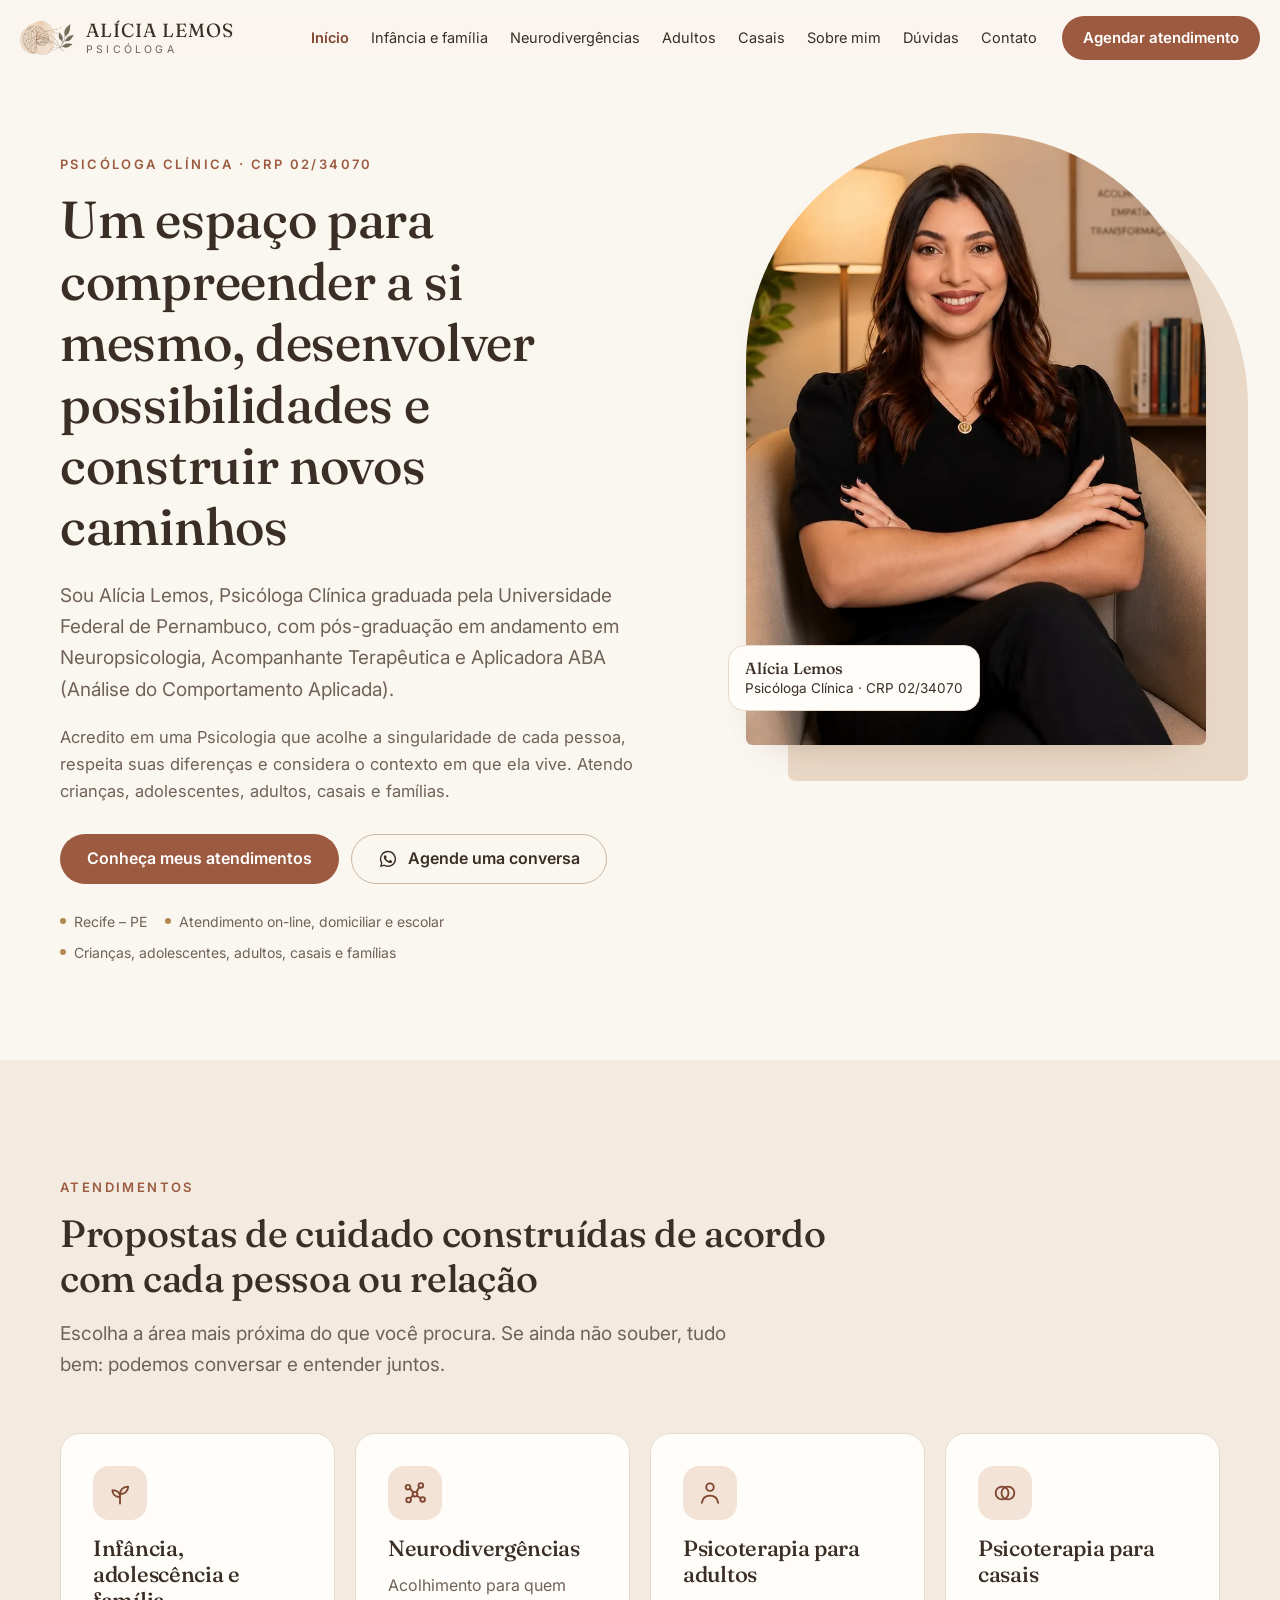
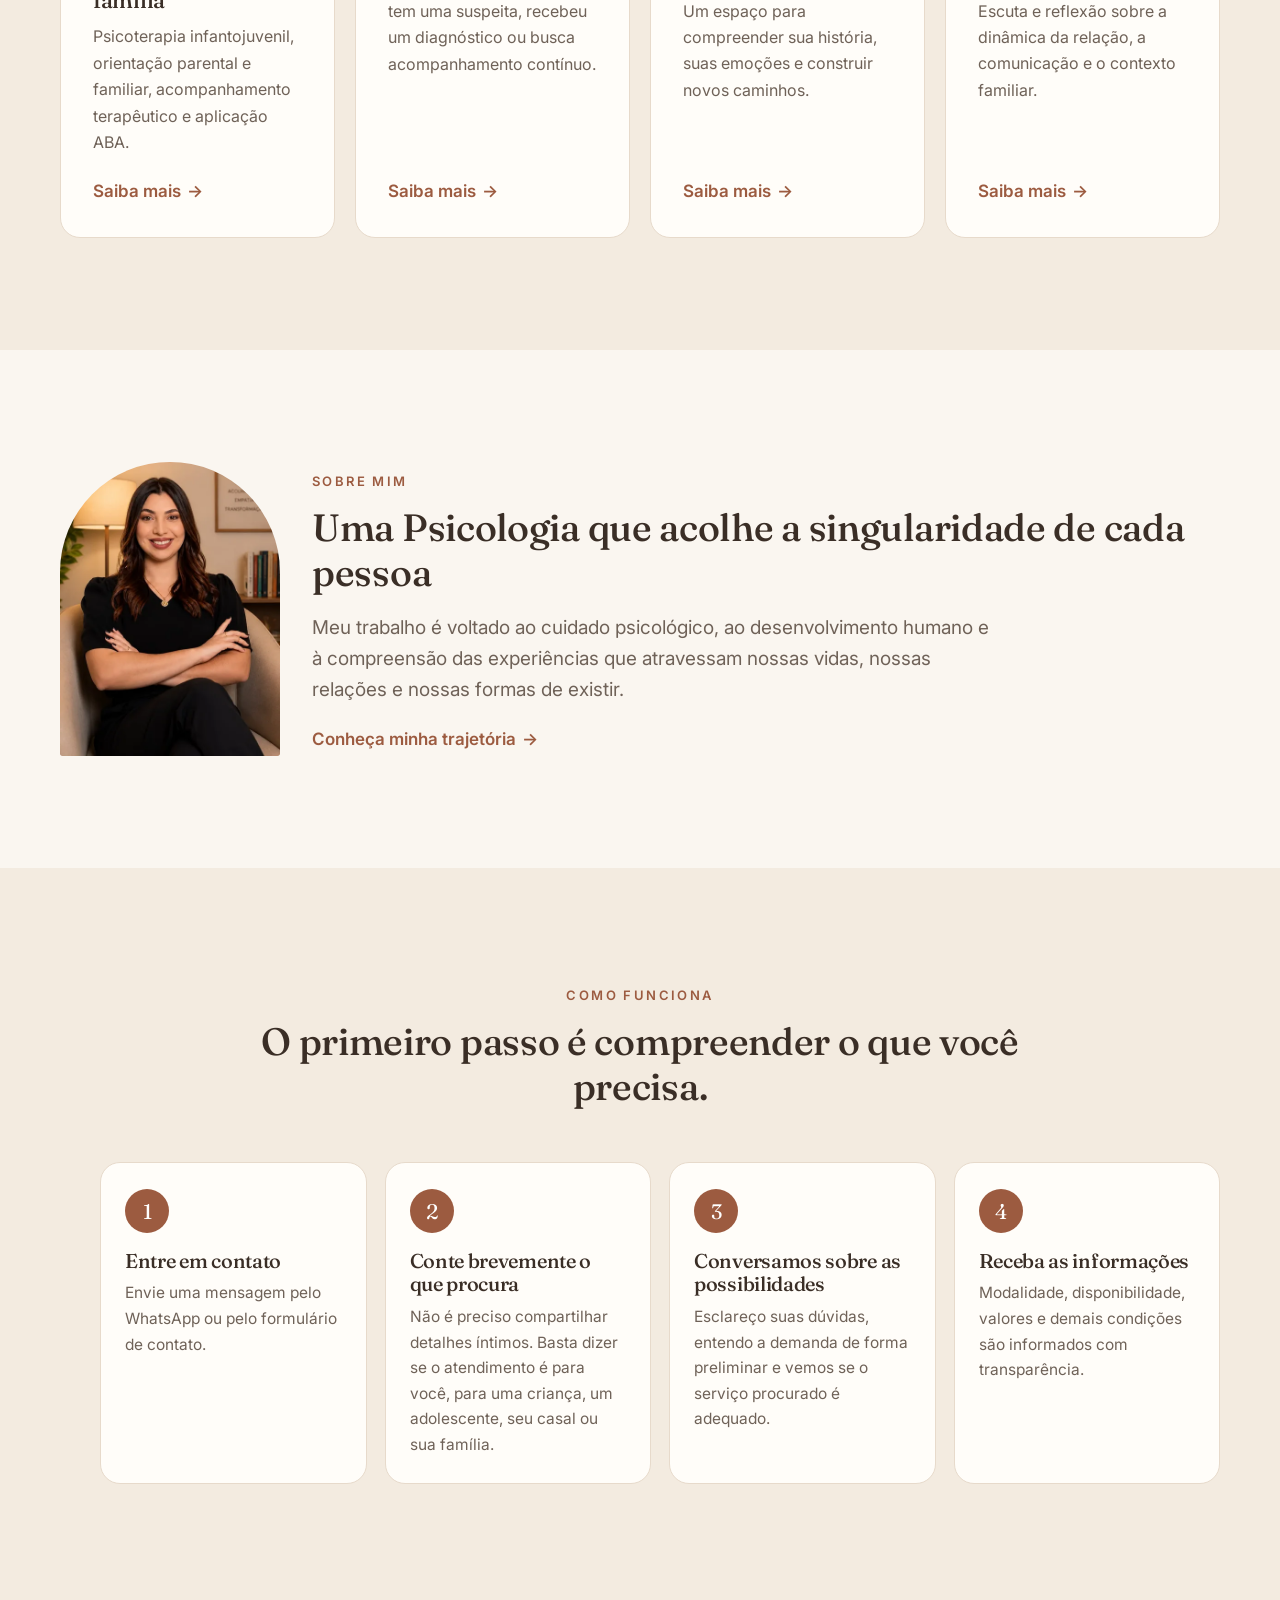
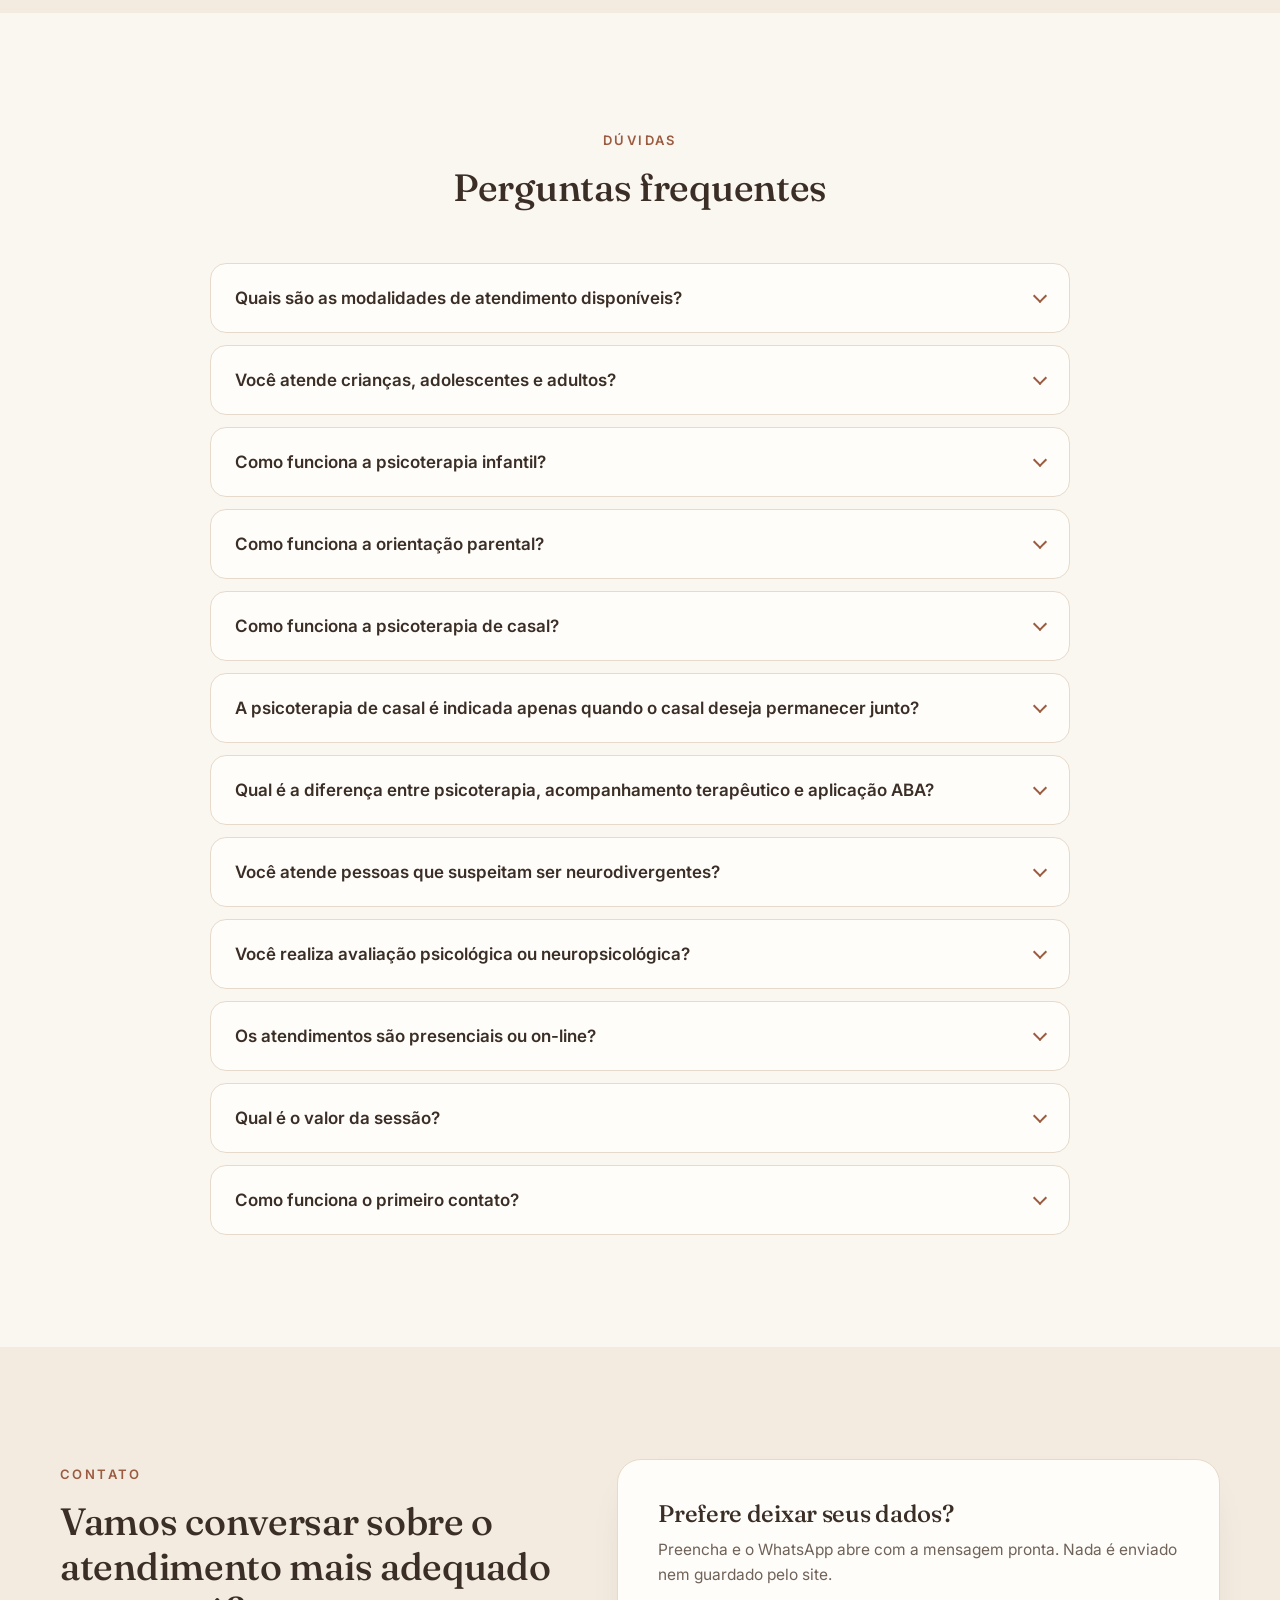
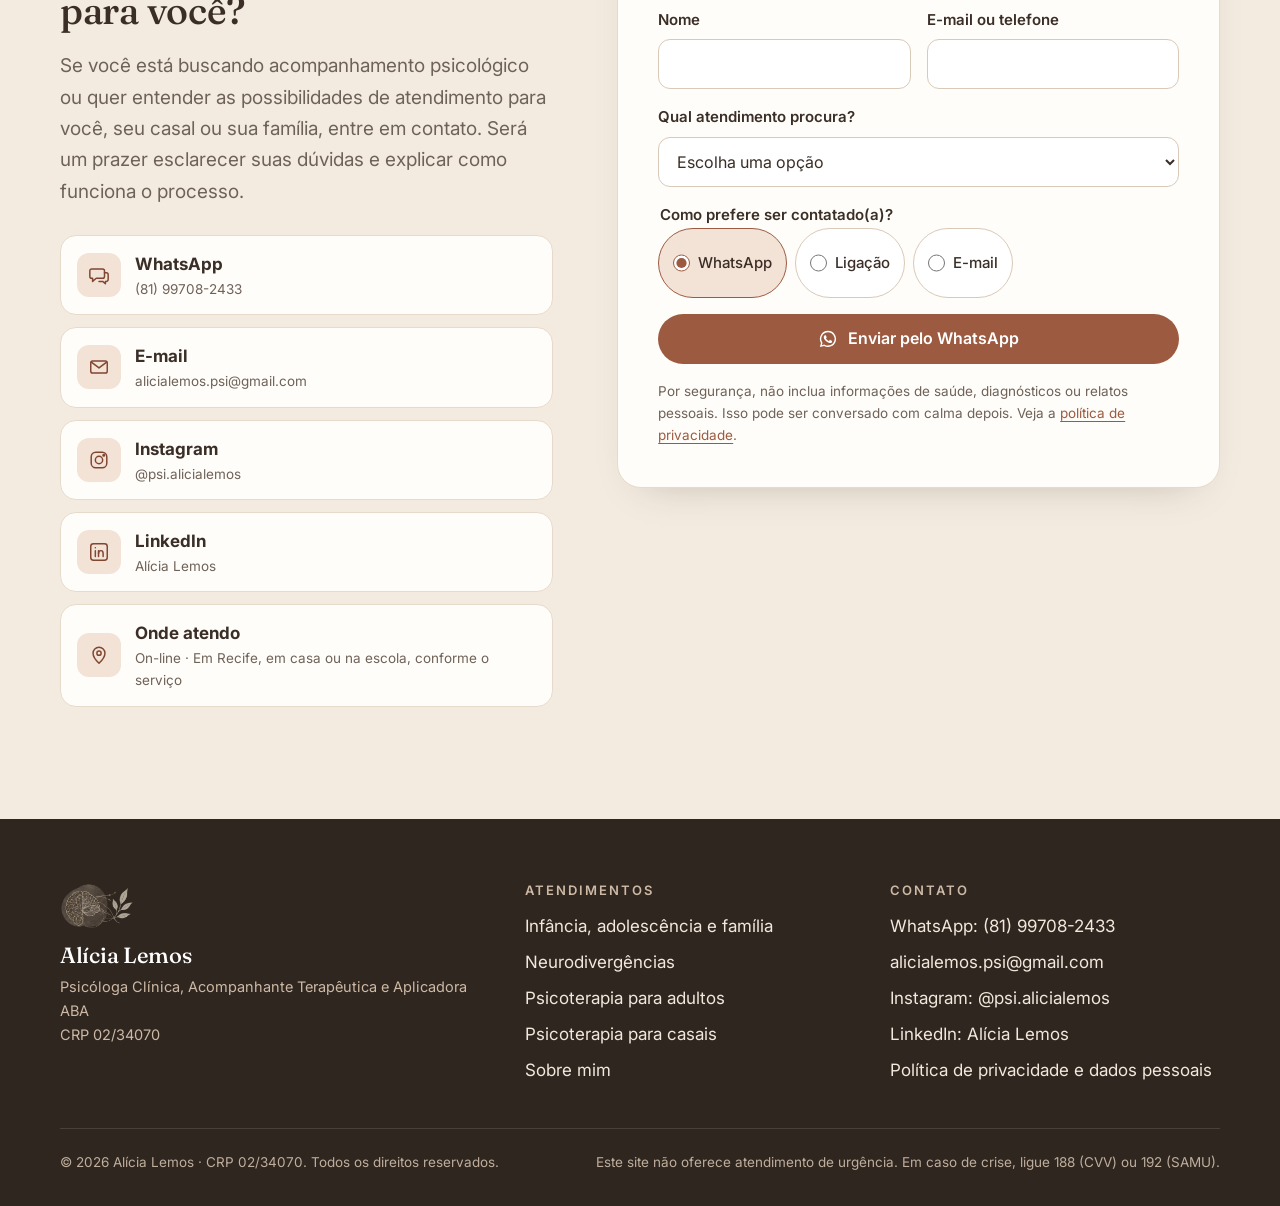
==== commit 29833cdb: "Sobe a foto do topo, ajusta o texto sobre atendimento presencial e adiciona o LinkedIn - Foto da pág" ====
--- a/index.html
+++ b/index.html
@@ -18,8 +18,8 @@
 <link rel="preconnect" href="https://fonts.gstatic.com" crossorigin>
 <link rel="stylesheet" href="https://fonts.googleapis.com/css2?family=Fraunces:ital,opsz,wght@0,9..144,400..600;1,9..144,400&family=Inter:wght@400;500;600&display=swap">
 <link rel="stylesheet" href="assets/css/site.css">
-<script type="application/ld+json">{"@context":"https://schema.org","@type":"Psychologist","name":"Alícia Lemos","description":"Psicóloga Clínica, Acompanhante Terapêutica e Aplicadora ABA. CRP 02/34070.","telephone":"+55 81 99708-2433","email":"alicialemos.psi@gmail.com","image":"/assets/img/compartilhar.jpg","address":{"@type":"PostalAddress","addressLocality":"Recife","addressRegion":"PE","addressCountry":"BR"},"areaServed":"Recife e atendimento on-line","sameAs":["https://instagram.com/psi.alicialemos"]}</script>
-<script type="application/ld+json">{"@context":"https://schema.org","@type":"FAQPage","mainEntity":[{"@type":"Question","name":"Quais são as modalidades de atendimento disponíveis?","acceptedAnswer":{"@type":"Answer","text":"Ofereço psicoterapia para crianças, adolescentes e adultos, psicoterapia de casal, orientação parental e familiar, além de acompanhamento terapêutico e aplicação de intervenções baseadas em ABA em contexto escolar ou domiciliar, conforme a necessidade e as condições de cada atendimento."}},{"@type":"Question","name":"Você atende crianças, adolescentes e adultos?","acceptedAnswer":{"@type":"Answer","text":"Sim. O atendimento é direcionado a crianças, adolescentes e adultos, de acordo com a demanda apresentada e a modalidade mais adequada."}},{"@type":"Question","name":"Como funciona a psicoterapia infantil?","acceptedAnswer":{"@type":"Answer","text":"A psicoterapia infantil utiliza recursos adequados à idade da criança para favorecer a expressão, a compreensão das emoções e o desenvolvimento de novas possibilidades de enfrentamento. Quando necessário, também envolve a participação dos responsáveis."}},{"@type":"Question","name":"Como funciona a orientação parental?","acceptedAnswer":{"@type":"Answer","text":"É um espaço para mães, pais e responsáveis compreenderem melhor as necessidades da criança ou do adolescente e refletirem sobre comunicação, manejo e estratégias de cuidado no cotidiano."}},{"@type":"Question","name":"Como funciona a psicoterapia de casal?","acceptedAnswer":{"@type":"Answer","text":"A psicoterapia de casal oferece um espaço de escuta e reflexão sobre a dinâmica da relação, a comunicação, os conflitos, os acordos e os impactos da convivência no contexto familiar. O trabalho é construído de acordo com a história e as necessidades de cada casal."}},{"@type":"Question","name":"A psicoterapia de casal é indicada apenas quando o casal deseja permanecer junto?","acceptedAnswer":{"@type":"Answer","text":"Não necessariamente. O atendimento pode ajudar o casal a compreender melhor sua dinâmica, tomar decisões com mais consciência, reorganizar a convivência ou lidar com mudanças na relação. A psicoterapia não determina um resultado específico nem substitui a decisão das pessoas envolvidas."}},{"@type":"Question","name":"Qual é a diferença entre psicoterapia, acompanhamento terapêutico e aplicação ABA?","acceptedAnswer":{"@type":"Answer","text":"A psicoterapia é um atendimento psicológico voltado à compreensão das experiências e ao cuidado emocional. O acompanhamento terapêutico oferece suporte em contextos cotidianos, como a escola, enquanto a aplicação ABA utiliza estratégias baseadas na Análise do Comportamento Aplicada, conforme objetivos e supervisão definidos."}},{"@type":"Question","name":"Você atende pessoas que suspeitam ser neurodivergentes?","acceptedAnswer":{"@type":"Answer","text":"Sim. O atendimento pode ajudar a compreender as experiências vividas, organizar dúvidas e discutir possibilidades de avaliação ou encaminhamento, sem substituir uma avaliação diagnóstica quando ela for necessária."}},{"@type":"Question","name":"Você realiza avaliação psicológica ou neuropsicológica?","acceptedAnswer":{"@type":"Answer","text":"Não realizo avaliações psicológicas ou neuropsicológicas ainda, pois estou finalizando minha especialização, mas posso oferecer acompanhamento psicológico e indicar profissionais ou serviços adequados quando necessário."}},{"@type":"Question","name":"Os atendimentos são presenciais ou on-line?","acceptedAnswer":{"@type":"Answer","text":"Os atendimentos podem ser presenciais, on-line ou realizados em ambas as modalidades, conforme o serviço e a disponibilidade."}},{"@type":"Question","name":"Qual é o valor da sessão?","acceptedAnswer":{"@type":"Answer","text":"Os valores variam conforme a modalidade, a duração e as condições do atendimento. As informações são fornecidas de maneira transparente no primeiro contato."}},{"@type":"Question","name":"Como funciona o primeiro contato?","acceptedAnswer":{"@type":"Answer","text":"Você pode enviar uma mensagem pelo WhatsApp ou pelo formulário, informando brevemente qual atendimento procura. A partir disso, conversamos sobre sua necessidade, disponibilidade, valores e próximos passos."}}]}</script>
+<script type="application/ld+json">{"@context":"https://schema.org","@type":"Psychologist","name":"Alícia Lemos","description":"Psicóloga Clínica, Acompanhante Terapêutica e Aplicadora ABA. CRP 02/34070.","telephone":"+55 81 99708-2433","email":"alicialemos.psi@gmail.com","image":"/assets/img/compartilhar.jpg","address":{"@type":"PostalAddress","addressLocality":"Recife","addressRegion":"PE","addressCountry":"BR"},"areaServed":"Recife e atendimento on-line","sameAs":["https://instagram.com/psi.alicialemos","https://www.linkedin.com/in/alicialemos"]}</script>
+<script type="application/ld+json">{"@context":"https://schema.org","@type":"FAQPage","mainEntity":[{"@type":"Question","name":"Quais são as modalidades de atendimento disponíveis?","acceptedAnswer":{"@type":"Answer","text":"Ofereço psicoterapia para crianças, adolescentes e adultos, psicoterapia de casal, orientação parental e familiar, além de acompanhamento terapêutico e aplicação de intervenções baseadas em ABA em contexto escolar ou domiciliar, conforme a necessidade e as condições de cada atendimento."}},{"@type":"Question","name":"Você atende crianças, adolescentes e adultos?","acceptedAnswer":{"@type":"Answer","text":"Sim. O atendimento é direcionado a crianças, adolescentes e adultos, de acordo com a demanda apresentada e a modalidade mais adequada."}},{"@type":"Question","name":"Como funciona a psicoterapia infantil?","acceptedAnswer":{"@type":"Answer","text":"A psicoterapia infantil utiliza recursos adequados à idade da criança para favorecer a expressão, a compreensão das emoções e o desenvolvimento de novas possibilidades de enfrentamento. Quando necessário, também envolve a participação dos responsáveis."}},{"@type":"Question","name":"Como funciona a orientação parental?","acceptedAnswer":{"@type":"Answer","text":"É um espaço para mães, pais e responsáveis compreenderem melhor as necessidades da criança ou do adolescente e refletirem sobre comunicação, manejo e estratégias de cuidado no cotidiano."}},{"@type":"Question","name":"Como funciona a psicoterapia de casal?","acceptedAnswer":{"@type":"Answer","text":"A psicoterapia de casal oferece um espaço de escuta e reflexão sobre a dinâmica da relação, a comunicação, os conflitos, os acordos e os impactos da convivência no contexto familiar. O trabalho é construído de acordo com a história e as necessidades de cada casal."}},{"@type":"Question","name":"A psicoterapia de casal é indicada apenas quando o casal deseja permanecer junto?","acceptedAnswer":{"@type":"Answer","text":"Não necessariamente. O atendimento pode ajudar o casal a compreender melhor sua dinâmica, tomar decisões com mais consciência, reorganizar a convivência ou lidar com mudanças na relação. A psicoterapia não determina um resultado específico nem substitui a decisão das pessoas envolvidas."}},{"@type":"Question","name":"Qual é a diferença entre psicoterapia, acompanhamento terapêutico e aplicação ABA?","acceptedAnswer":{"@type":"Answer","text":"A psicoterapia é um atendimento psicológico voltado à compreensão das experiências e ao cuidado emocional. O acompanhamento terapêutico oferece suporte em contextos cotidianos, como a escola, enquanto a aplicação ABA utiliza estratégias baseadas na Análise do Comportamento Aplicada, conforme objetivos e supervisão definidos."}},{"@type":"Question","name":"Você atende pessoas que suspeitam ser neurodivergentes?","acceptedAnswer":{"@type":"Answer","text":"Sim. O atendimento pode ajudar a compreender as experiências vividas, organizar dúvidas e discutir possibilidades de avaliação ou encaminhamento, sem substituir uma avaliação diagnóstica quando ela for necessária."}},{"@type":"Question","name":"Você realiza avaliação psicológica ou neuropsicológica?","acceptedAnswer":{"@type":"Answer","text":"Não realizo avaliações psicológicas ou neuropsicológicas ainda, pois estou finalizando minha especialização, mas posso oferecer acompanhamento psicológico e indicar profissionais ou serviços adequados quando necessário."}},{"@type":"Question","name":"Os atendimentos são presenciais ou on-line?","acceptedAnswer":{"@type":"Answer","text":"Os atendimentos podem ser on-line ou presenciais em Recife, realizados em domicílio ou na escola, conforme o serviço e a disponibilidade. A modalidade de cada caso é combinada no primeiro contato."}},{"@type":"Question","name":"Qual é o valor da sessão?","acceptedAnswer":{"@type":"Answer","text":"Os valores variam conforme a modalidade, a duração e as condições do atendimento. As informações são fornecidas de maneira transparente no primeiro contato."}},{"@type":"Question","name":"Como funciona o primeiro contato?","acceptedAnswer":{"@type":"Answer","text":"Você pode enviar uma mensagem pelo WhatsApp ou pelo formulário, informando brevemente qual atendimento procura. A partir disso, conversamos sobre sua necessidade, disponibilidade, valores e próximos passos."}}]}</script>
 </head>
 <body>
 <a class="skip" href="#conteudo">Pular para o conteúdo</a>
@@ -51,12 +51,12 @@
         <a class="btn btn-primary" href="#atendimentos">Conheça meus atendimentos</a>
         <a class="btn btn-ghost" href="https://wa.me/5581997082433?text=Ol%C3%A1%2C%20Al%C3%ADcia%21%20Gostaria%20de%20agendar%20uma%20conversa." target="_blank" rel="noopener"><svg class="ico-wa" viewBox="0 0 24 24" aria-hidden="true" fill="currentColor"><path d="M12 2.2A9.7 9.7 0 0 0 3.6 16.8L2.3 21.7l5-1.3A9.7 9.7 0 1 0 12 2.2Zm0 17.7a8 8 0 0 1-4.1-1.1l-.3-.2-3 .8.8-2.9-.2-.3A8 8 0 1 1 12 19.9Zm4.4-6c-.2-.1-1.4-.7-1.7-.8-.2-.1-.4-.1-.5.1l-.8 1c-.1.2-.3.2-.5.1a6.6 6.6 0 0 1-3.3-2.9c-.2-.4.2-.4.7-1.3.1-.2 0-.3 0-.4l-.8-1.8c-.2-.5-.4-.4-.5-.4h-.5a.9.9 0 0 0-.7.3 2.8 2.8 0 0 0-.9 2.1 5 5 0 0 0 1 2.6 11.2 11.2 0 0 0 4.3 3.8c1.6.7 2.2.7 3 .6.5-.1 1.4-.6 1.6-1.1.2-.6.2-1 .1-1.1l-.5-.3Z"/></svg>Agende uma conversa</a>
       </div>
-      <div class="hero-meta"><span>Recife – PE</span><span>Atendimento presencial e on-line</span><span>Crianças, adolescentes, adultos, casais e famílias</span></div>
+      <div class="hero-meta"><span>Recife – PE</span><span>Atendimento on-line, domiciliar e escolar</span><span>Crianças, adolescentes, adultos, casais e famílias</span></div>
     </div>
     <div class="hero-photo">
       <picture>
         <source media="(max-width: 820px)" srcset="assets/img/alicia-retrato-480.webp">
-        <img src="assets/img/alicia-retrato-720.webp" width="720" height="957" alt="Alícia Lemos, psicóloga, sorrindo sentada em uma poltrona no consultório" fetchpriority="high">
+        <img src="assets/img/alicia-retrato-720.webp" width="720" height="957" alt="Alícia Lemos, psicóloga, sorrindo sentada em uma poltrona" fetchpriority="high">
       </picture>
       <div class="hero-badge"><b>Alícia Lemos</b>Psicóloga Clínica · CRP 02/34070</div>
     </div>
@@ -107,7 +107,7 @@
       <span class="eyebrow">Dúvidas</span>
       <h2>Perguntas frequentes</h2>
     </div>
-    <div class="faq"><details><summary>Quais são as modalidades de atendimento disponíveis?</summary><div class="answer"><p>Ofereço psicoterapia para crianças, adolescentes e adultos, psicoterapia de casal, orientação parental e familiar, além de acompanhamento terapêutico e aplicação de intervenções baseadas em ABA em contexto escolar ou domiciliar, conforme a necessidade e as condições de cada atendimento.</p></div></details><details><summary>Você atende crianças, adolescentes e adultos?</summary><div class="answer"><p>Sim. O atendimento é direcionado a crianças, adolescentes e adultos, de acordo com a demanda apresentada e a modalidade mais adequada.</p></div></details><details><summary>Como funciona a psicoterapia infantil?</summary><div class="answer"><p>A psicoterapia infantil utiliza recursos adequados à idade da criança para favorecer a expressão, a compreensão das emoções e o desenvolvimento de novas possibilidades de enfrentamento. Quando necessário, também envolve a participação dos responsáveis.</p></div></details><details><summary>Como funciona a orientação parental?</summary><div class="answer"><p>É um espaço para mães, pais e responsáveis compreenderem melhor as necessidades da criança ou do adolescente e refletirem sobre comunicação, manejo e estratégias de cuidado no cotidiano.</p></div></details><details><summary>Como funciona a psicoterapia de casal?</summary><div class="answer"><p>A psicoterapia de casal oferece um espaço de escuta e reflexão sobre a dinâmica da relação, a comunicação, os conflitos, os acordos e os impactos da convivência no contexto familiar. O trabalho é construído de acordo com a história e as necessidades de cada casal.</p></div></details><details><summary>A psicoterapia de casal é indicada apenas quando o casal deseja permanecer junto?</summary><div class="answer"><p>Não necessariamente. O atendimento pode ajudar o casal a compreender melhor sua dinâmica, tomar decisões com mais consciência, reorganizar a convivência ou lidar com mudanças na relação. A psicoterapia não determina um resultado específico nem substitui a decisão das pessoas envolvidas.</p></div></details><details><summary>Qual é a diferença entre psicoterapia, acompanhamento terapêutico e aplicação ABA?</summary><div class="answer"><p>A psicoterapia é um atendimento psicológico voltado à compreensão das experiências e ao cuidado emocional. O acompanhamento terapêutico oferece suporte em contextos cotidianos, como a escola, enquanto a aplicação ABA utiliza estratégias baseadas na Análise do Comportamento Aplicada, conforme objetivos e supervisão definidos.</p></div></details><details><summary>Você atende pessoas que suspeitam ser neurodivergentes?</summary><div class="answer"><p>Sim. O atendimento pode ajudar a compreender as experiências vividas, organizar dúvidas e discutir possibilidades de avaliação ou encaminhamento, sem substituir uma avaliação diagnóstica quando ela for necessária.</p></div></details><details><summary>Você realiza avaliação psicológica ou neuropsicológica?</summary><div class="answer"><p>Não realizo avaliações psicológicas ou neuropsicológicas ainda, pois estou finalizando minha especialização, mas posso oferecer acompanhamento psicológico e indicar profissionais ou serviços adequados quando necessário.</p></div></details><details><summary>Os atendimentos são presenciais ou on-line?</summary><div class="answer"><p>Os atendimentos podem ser presenciais, on-line ou realizados em ambas as modalidades, conforme o serviço e a disponibilidade.</p></div></details><details><summary>Qual é o valor da sessão?</summary><div class="answer"><p>Os valores variam conforme a modalidade, a duração e as condições do atendimento. As informações são fornecidas de maneira transparente no primeiro contato.</p></div></details><details><summary>Como funciona o primeiro contato?</summary><div class="answer"><p>Você pode enviar uma mensagem pelo WhatsApp ou pelo formulário, informando brevemente qual atendimento procura. A partir disso, conversamos sobre sua necessidade, disponibilidade, valores e próximos passos.</p></div></details></div>
+    <div class="faq"><details><summary>Quais são as modalidades de atendimento disponíveis?</summary><div class="answer"><p>Ofereço psicoterapia para crianças, adolescentes e adultos, psicoterapia de casal, orientação parental e familiar, além de acompanhamento terapêutico e aplicação de intervenções baseadas em ABA em contexto escolar ou domiciliar, conforme a necessidade e as condições de cada atendimento.</p></div></details><details><summary>Você atende crianças, adolescentes e adultos?</summary><div class="answer"><p>Sim. O atendimento é direcionado a crianças, adolescentes e adultos, de acordo com a demanda apresentada e a modalidade mais adequada.</p></div></details><details><summary>Como funciona a psicoterapia infantil?</summary><div class="answer"><p>A psicoterapia infantil utiliza recursos adequados à idade da criança para favorecer a expressão, a compreensão das emoções e o desenvolvimento de novas possibilidades de enfrentamento. Quando necessário, também envolve a participação dos responsáveis.</p></div></details><details><summary>Como funciona a orientação parental?</summary><div class="answer"><p>É um espaço para mães, pais e responsáveis compreenderem melhor as necessidades da criança ou do adolescente e refletirem sobre comunicação, manejo e estratégias de cuidado no cotidiano.</p></div></details><details><summary>Como funciona a psicoterapia de casal?</summary><div class="answer"><p>A psicoterapia de casal oferece um espaço de escuta e reflexão sobre a dinâmica da relação, a comunicação, os conflitos, os acordos e os impactos da convivência no contexto familiar. O trabalho é construído de acordo com a história e as necessidades de cada casal.</p></div></details><details><summary>A psicoterapia de casal é indicada apenas quando o casal deseja permanecer junto?</summary><div class="answer"><p>Não necessariamente. O atendimento pode ajudar o casal a compreender melhor sua dinâmica, tomar decisões com mais consciência, reorganizar a convivência ou lidar com mudanças na relação. A psicoterapia não determina um resultado específico nem substitui a decisão das pessoas envolvidas.</p></div></details><details><summary>Qual é a diferença entre psicoterapia, acompanhamento terapêutico e aplicação ABA?</summary><div class="answer"><p>A psicoterapia é um atendimento psicológico voltado à compreensão das experiências e ao cuidado emocional. O acompanhamento terapêutico oferece suporte em contextos cotidianos, como a escola, enquanto a aplicação ABA utiliza estratégias baseadas na Análise do Comportamento Aplicada, conforme objetivos e supervisão definidos.</p></div></details><details><summary>Você atende pessoas que suspeitam ser neurodivergentes?</summary><div class="answer"><p>Sim. O atendimento pode ajudar a compreender as experiências vividas, organizar dúvidas e discutir possibilidades de avaliação ou encaminhamento, sem substituir uma avaliação diagnóstica quando ela for necessária.</p></div></details><details><summary>Você realiza avaliação psicológica ou neuropsicológica?</summary><div class="answer"><p>Não realizo avaliações psicológicas ou neuropsicológicas ainda, pois estou finalizando minha especialização, mas posso oferecer acompanhamento psicológico e indicar profissionais ou serviços adequados quando necessário.</p></div></details><details><summary>Os atendimentos são presenciais ou on-line?</summary><div class="answer"><p>Os atendimentos podem ser on-line ou presenciais em Recife, realizados em domicílio ou na escola, conforme o serviço e a disponibilidade. A modalidade de cada caso é combinada no primeiro contato.</p></div></details><details><summary>Qual é o valor da sessão?</summary><div class="answer"><p>Os valores variam conforme a modalidade, a duração e as condições do atendimento. As informações são fornecidas de maneira transparente no primeiro contato.</p></div></details><details><summary>Como funciona o primeiro contato?</summary><div class="answer"><p>Você pode enviar uma mensagem pelo WhatsApp ou pelo formulário, informando brevemente qual atendimento procura. A partir disso, conversamos sobre sua necessidade, disponibilidade, valores e próximos passos.</p></div></details></div>
   </div>
 </section>
 
@@ -121,7 +121,8 @@
         <li><a href="https://wa.me/5581997082433?text=Ol%C3%A1%2C%20Al%C3%ADcia%21%20Gostaria%20de%20agendar%20um%20atendimento." target="_blank" rel="noopener"><span class="icon" aria-hidden="true"><svg viewBox="0 0 24 24" fill="none" stroke="currentColor" stroke-width="1.6" stroke-linecap="round" stroke-linejoin="round"><path d="M4 5.5h12a2 2 0 0 1 2 2v6a2 2 0 0 1-2 2H9l-4 3.5v-3.5H4a2 2 0 0 1-2-2v-6a2 2 0 0 1 2-2Z"/><path d="M18 9.5h2a2 2 0 0 1 2 2V17a2 2 0 0 1-2 2h-1v2.5L16 19h-4"/></svg></span><span><b>WhatsApp</b><small>(81) 99708-2433</small></span></a></li>
         <li><a href="mailto:alicialemos.psi@gmail.com"><span class="icon" aria-hidden="true"><svg viewBox="0 0 24 24" fill="none" stroke="currentColor" stroke-width="1.6" stroke-linecap="round" stroke-linejoin="round"><rect x="3" y="5.5" width="18" height="13" rx="2"/><path d="m4 7 8 6 8-6"/></svg></span><span><b>E-mail</b><small>alicialemos.psi@gmail.com</small></span></a></li>
         <li><a href="https://instagram.com/psi.alicialemos" target="_blank" rel="noopener"><span class="icon" aria-hidden="true"><svg viewBox="0 0 24 24" fill="none" stroke="currentColor" stroke-width="1.6" stroke-linecap="round" stroke-linejoin="round"><rect x="3.5" y="3.5" width="17" height="17" rx="5"/><circle cx="12" cy="12" r="4"/><circle cx="17.2" cy="6.8" r="0.9" fill="currentColor"/></svg></span><span><b>Instagram</b><small>@psi.alicialemos</small></span></a></li>
-        <li><div><span class="icon" aria-hidden="true"><svg viewBox="0 0 24 24" fill="none" stroke="currentColor" stroke-width="1.6" stroke-linecap="round" stroke-linejoin="round"><path d="M12 21s-6.5-6.2-6.5-11a6.5 6.5 0 0 1 13 0c0 4.8-6.5 11-6.5 11Z"/><circle cx="12" cy="10" r="2.3"/></svg></span><span><b>Onde atendo</b><small>Recife – PE, presencial · On-line, conforme o serviço</small></span></div></li>
+        <li><a href="https://www.linkedin.com/in/alicialemos" target="_blank" rel="noopener"><span class="icon" aria-hidden="true"><svg viewBox="0 0 24 24" fill="none" stroke="currentColor" stroke-width="1.6" stroke-linecap="round" stroke-linejoin="round"><rect x="3" y="3" width="18" height="18" rx="3"/><path d="M8 10.5V17M8 7.3v.1"/><path d="M11.5 17v-6.5"/><path d="M11.5 13.5c0-1.8 1.1-3 2.6-3s2.4 1 2.4 3V17"/></svg></span><span><b>LinkedIn</b><small>Alícia Lemos</small></span></a></li>
+        <li><div><span class="icon" aria-hidden="true"><svg viewBox="0 0 24 24" fill="none" stroke="currentColor" stroke-width="1.6" stroke-linecap="round" stroke-linejoin="round"><path d="M12 21s-6.5-6.2-6.5-11a6.5 6.5 0 0 1 13 0c0 4.8-6.5 11-6.5 11Z"/><circle cx="12" cy="10" r="2.3"/></svg></span><span><b>Onde atendo</b><small>On-line · Em Recife, em casa ou na escola, conforme o serviço</small></span></div></li>
       </ul>
     </div>
     <div class="form-card">
@@ -178,6 +179,7 @@
           <li><a href="https://wa.me/5581997082433?text=Ol%C3%A1%2C%20Al%C3%ADcia%21%20Gostaria%20de%20agendar%20um%20atendimento." target="_blank" rel="noopener">WhatsApp: (81) 99708-2433</a></li>
           <li><a href="mailto:alicialemos.psi@gmail.com">alicialemos.psi@gmail.com</a></li>
           <li><a href="https://instagram.com/psi.alicialemos" target="_blank" rel="noopener">Instagram: @psi.alicialemos</a></li>
+          <li><a href="https://www.linkedin.com/in/alicialemos" target="_blank" rel="noopener">LinkedIn: Alícia Lemos</a></li>
           <li><a href="privacidade.html">Política de privacidade e dados pessoais</a></li>
         </ul>
       </div>
--- a/assets/css/site.css
+++ b/assets/css/site.css
@@ -124,7 +124,7 @@
 .hero-meta { display: flex; flex-wrap: wrap; gap: 8px 18px; margin-top: 26px; font-size: 14px; color: var(--muted); }
 .hero-meta span { display: inline-flex; align-items: center; gap: 8px; }
 .hero-meta span::before { content: ""; width: 6px; height: 6px; border-radius: 50%; background: var(--gold); }
-.hero-photo { position: relative; justify-self: center; width: min(100%, 460px); }
+.hero-photo { position: relative; justify-self: center; align-self: start; margin-top: -16px; width: min(100%, 460px); }
 .hero-photo::before { content: ""; position: absolute; inset: 7% -9% -6% 9%; background: var(--nude); border-radius: 999px 999px 32px 32px; z-index: 0; }
 .hero-photo img { position: relative; z-index: 1; width: 100%; border-radius: 999px 999px 28px 28px; aspect-ratio: 740 / 984; object-fit: cover; box-shadow: var(--shadow); }
 .hero-badge { position: absolute; z-index: 2; left: -18px; bottom: 34px; background: var(--card); border: 1px solid var(--line); border-radius: 16px; padding: 12px 16px; box-shadow: var(--shadow); font-size: 13.5px; line-height: 1.35; }
@@ -288,7 +288,7 @@
 @media (max-width: 820px) {
   body { font-size: 16.5px; }
   .hero-grid, .split, .about-grid, .contact-grid, .about-teaser { grid-template-columns: 1fr; }
-  .hero-photo { order: -1; width: min(78%, 340px); }
+  .hero-photo { order: -1; width: min(78%, 340px); align-self: auto; margin-top: 0; }
   .hero-badge { left: -8px; bottom: 20px; }
   .grid-2, .grid-3, .scope, .sub-services { grid-template-columns: 1fr; }
   .topics { grid-template-columns: 1fr; }
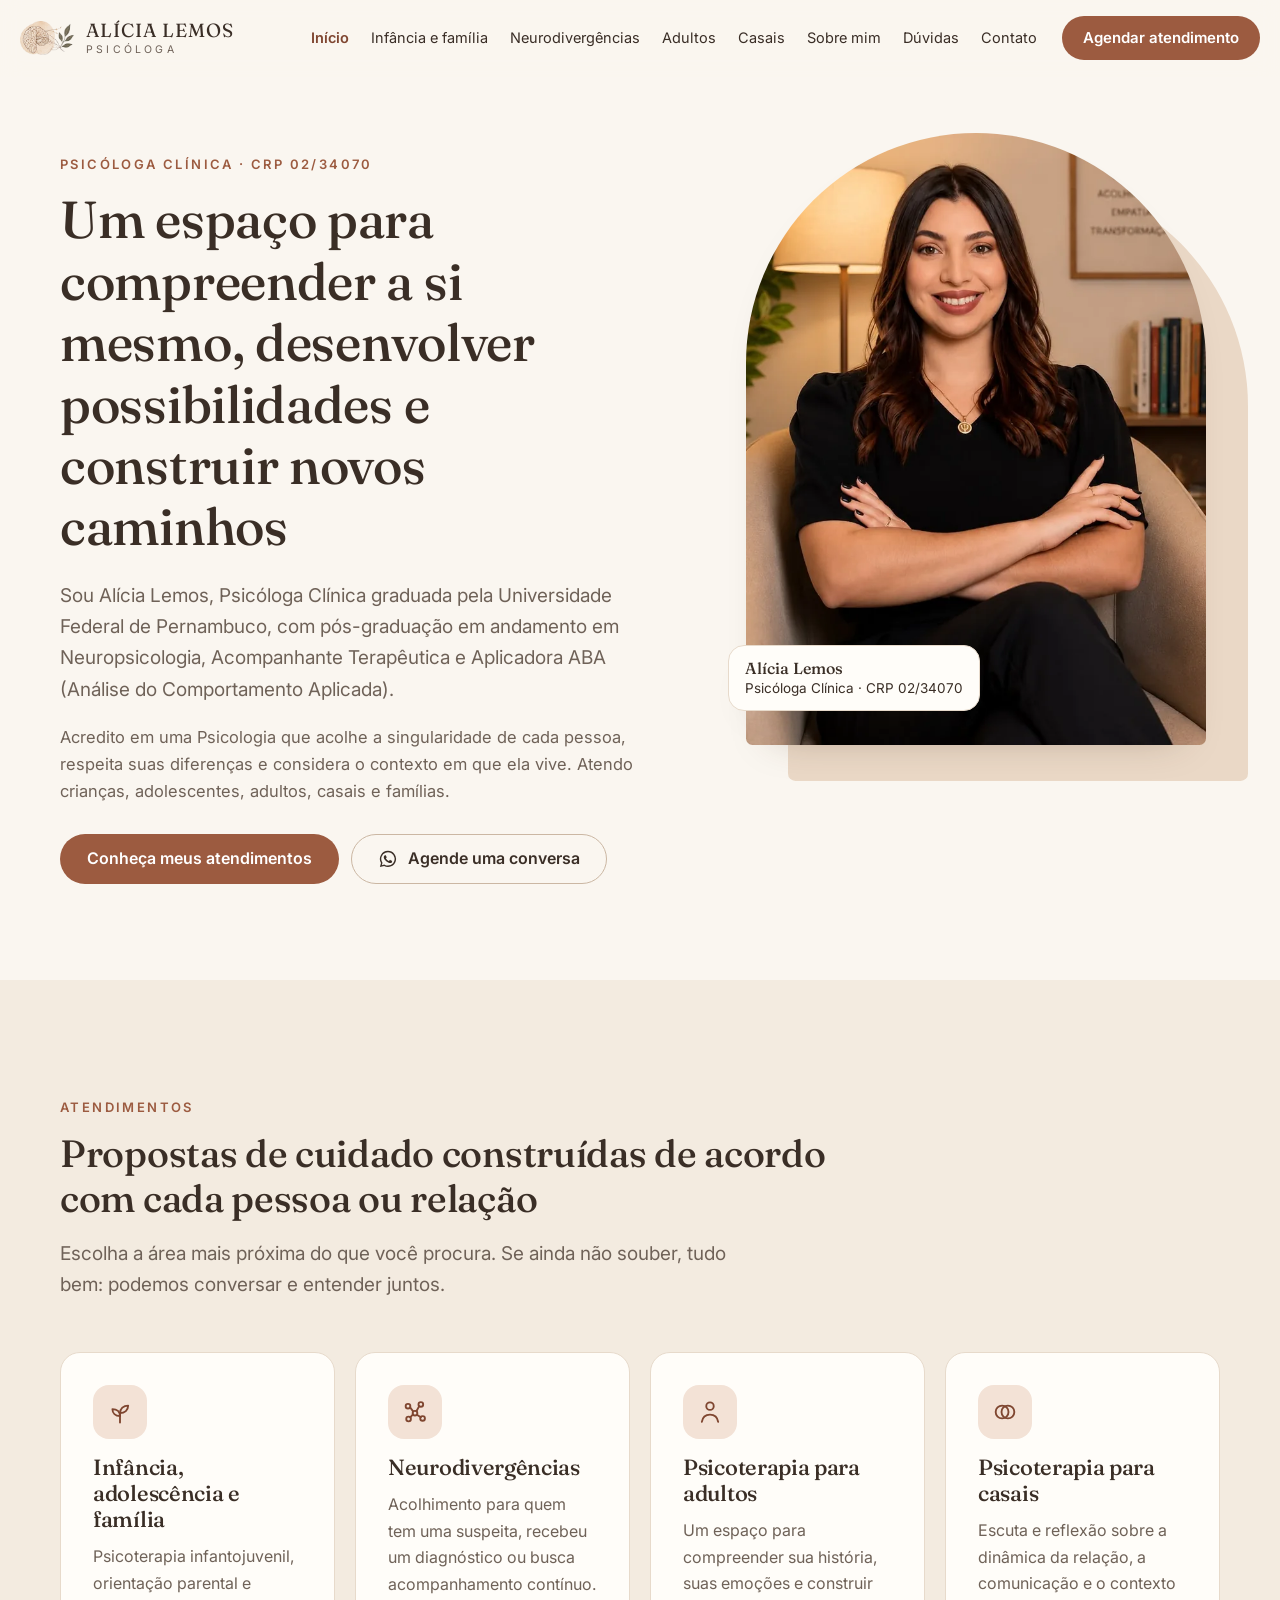
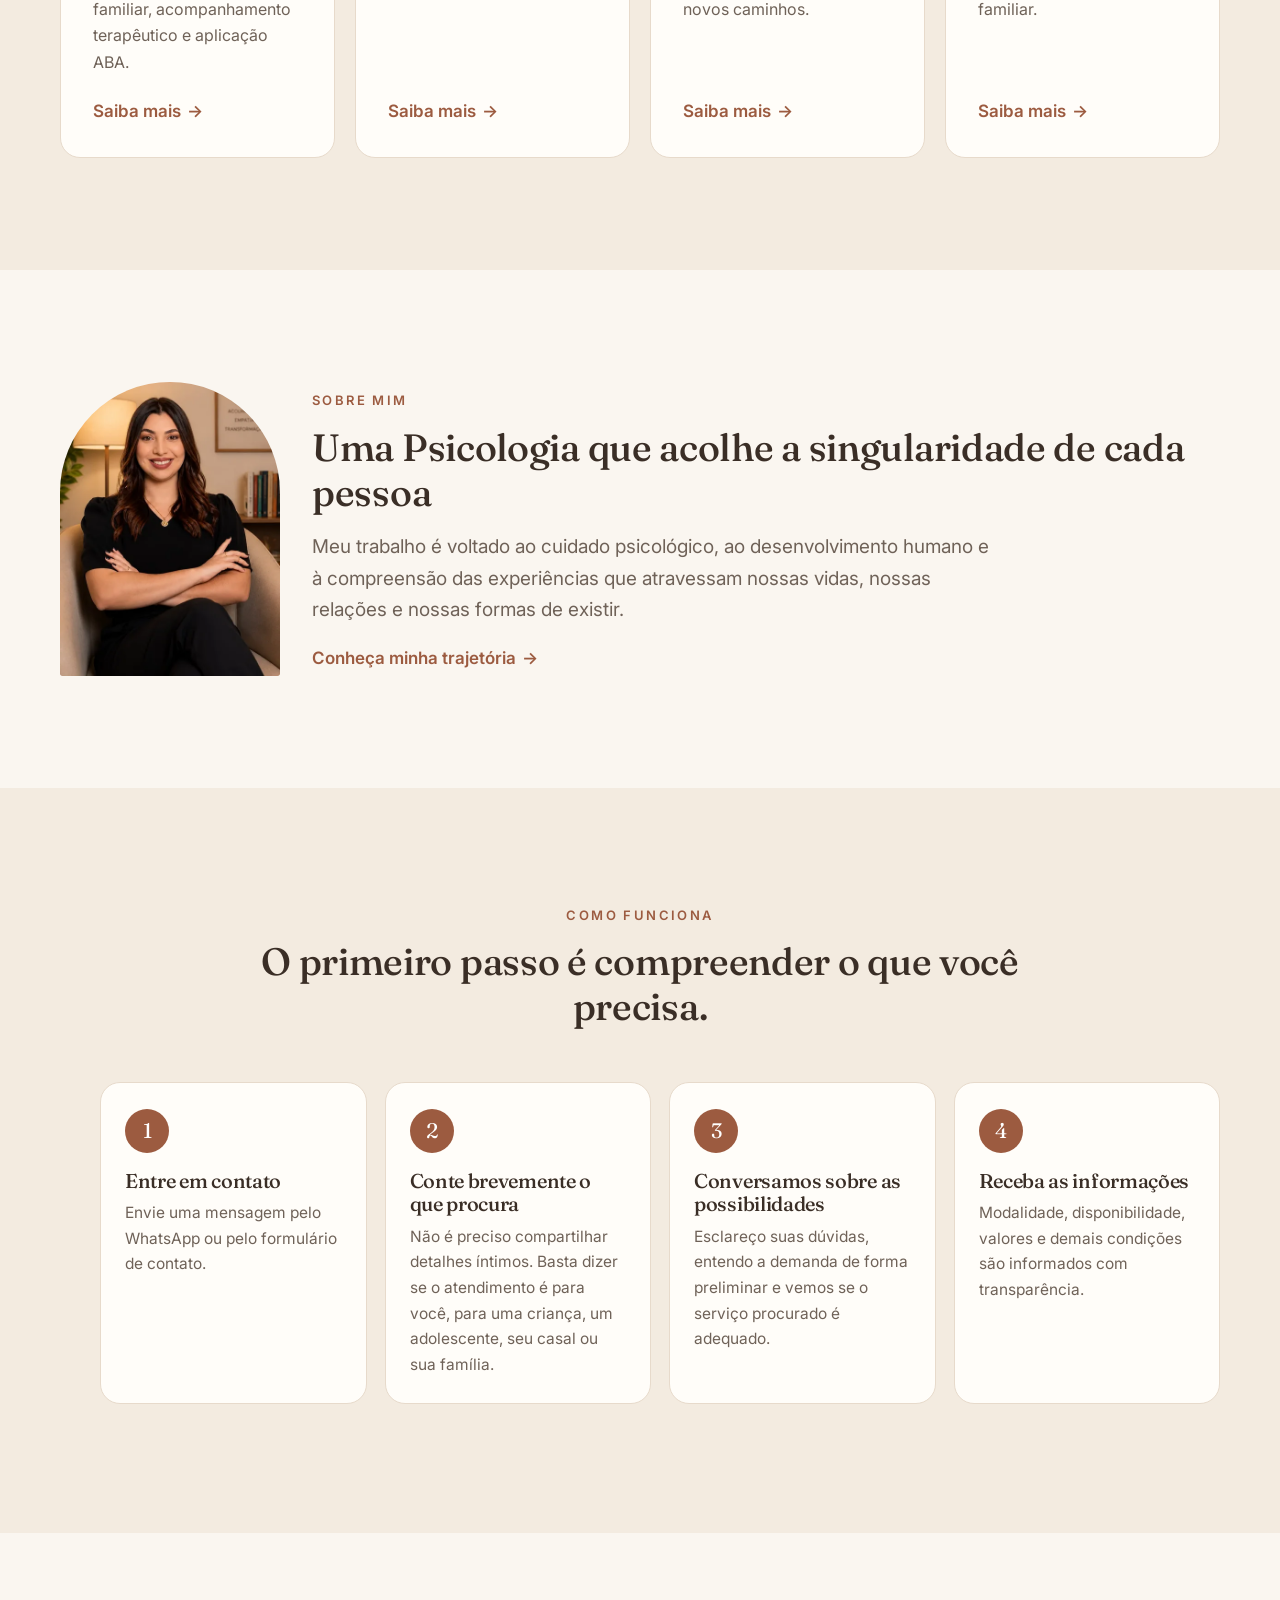
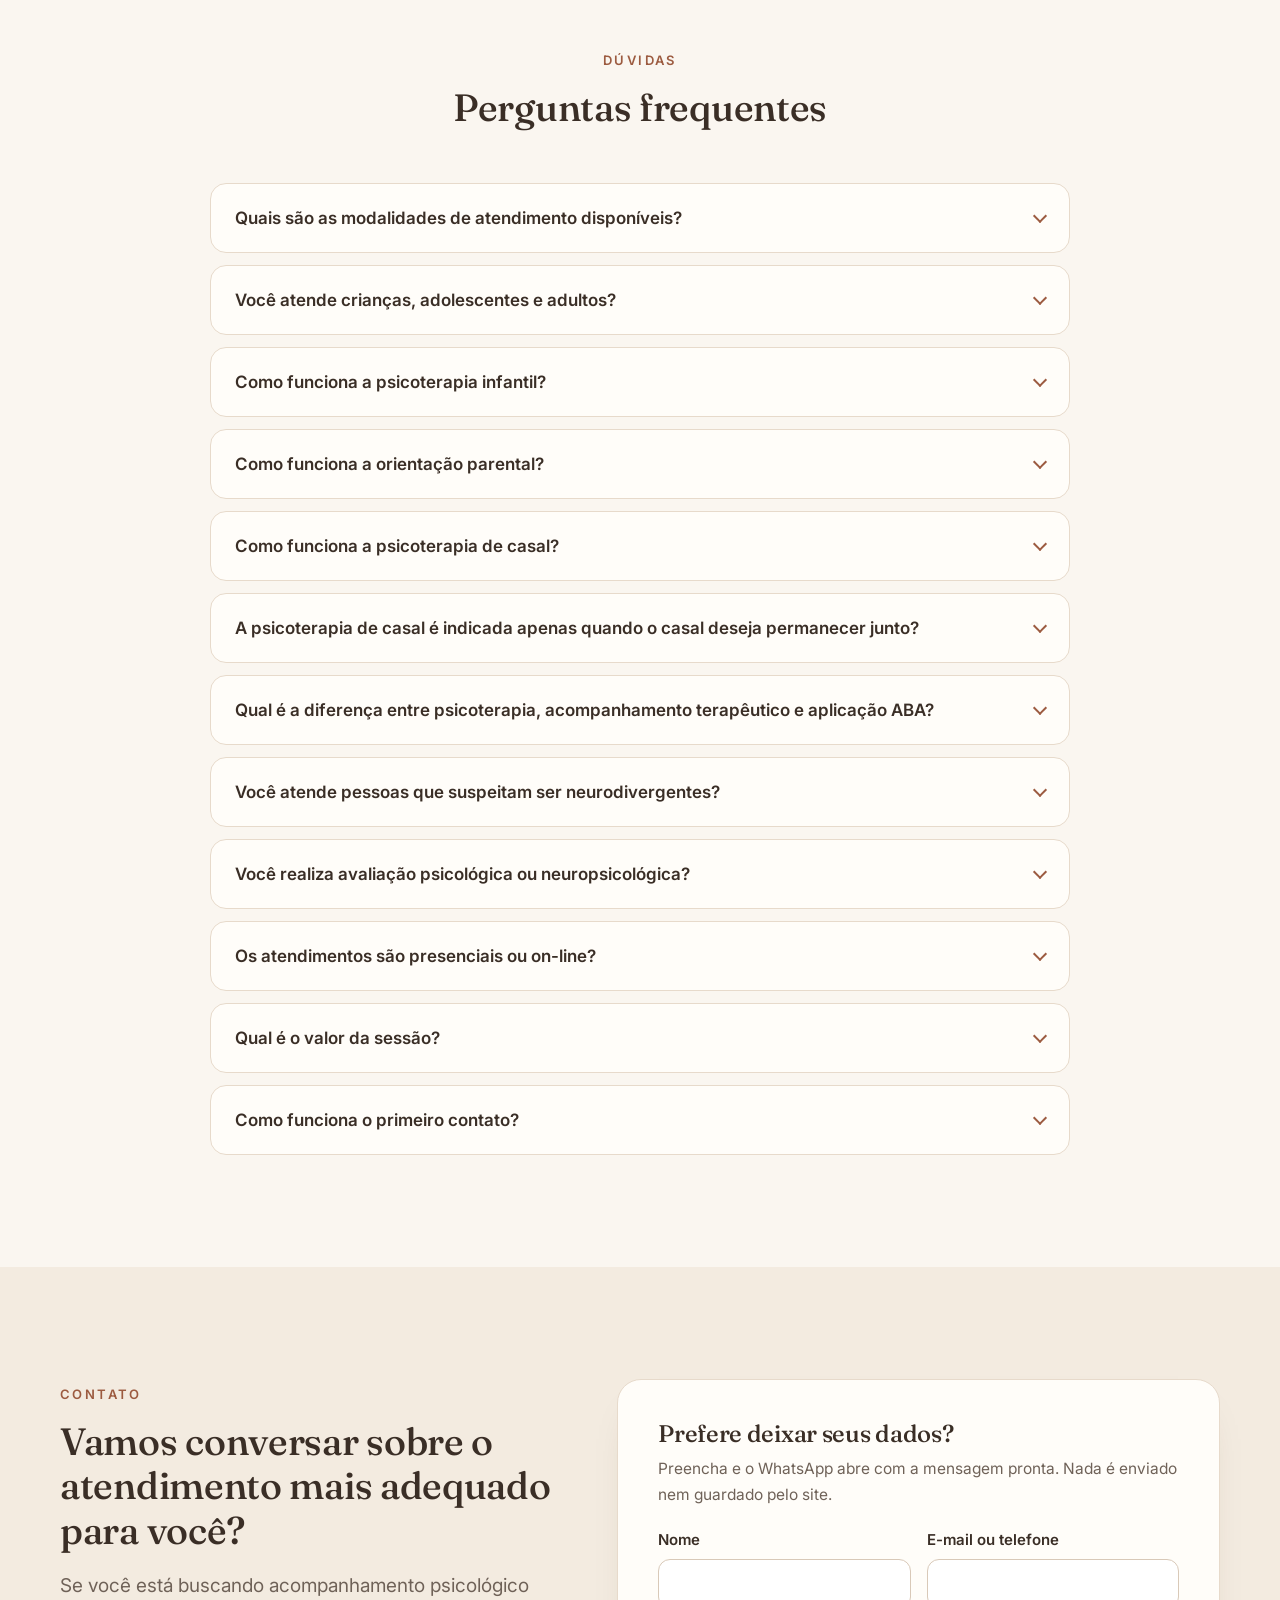
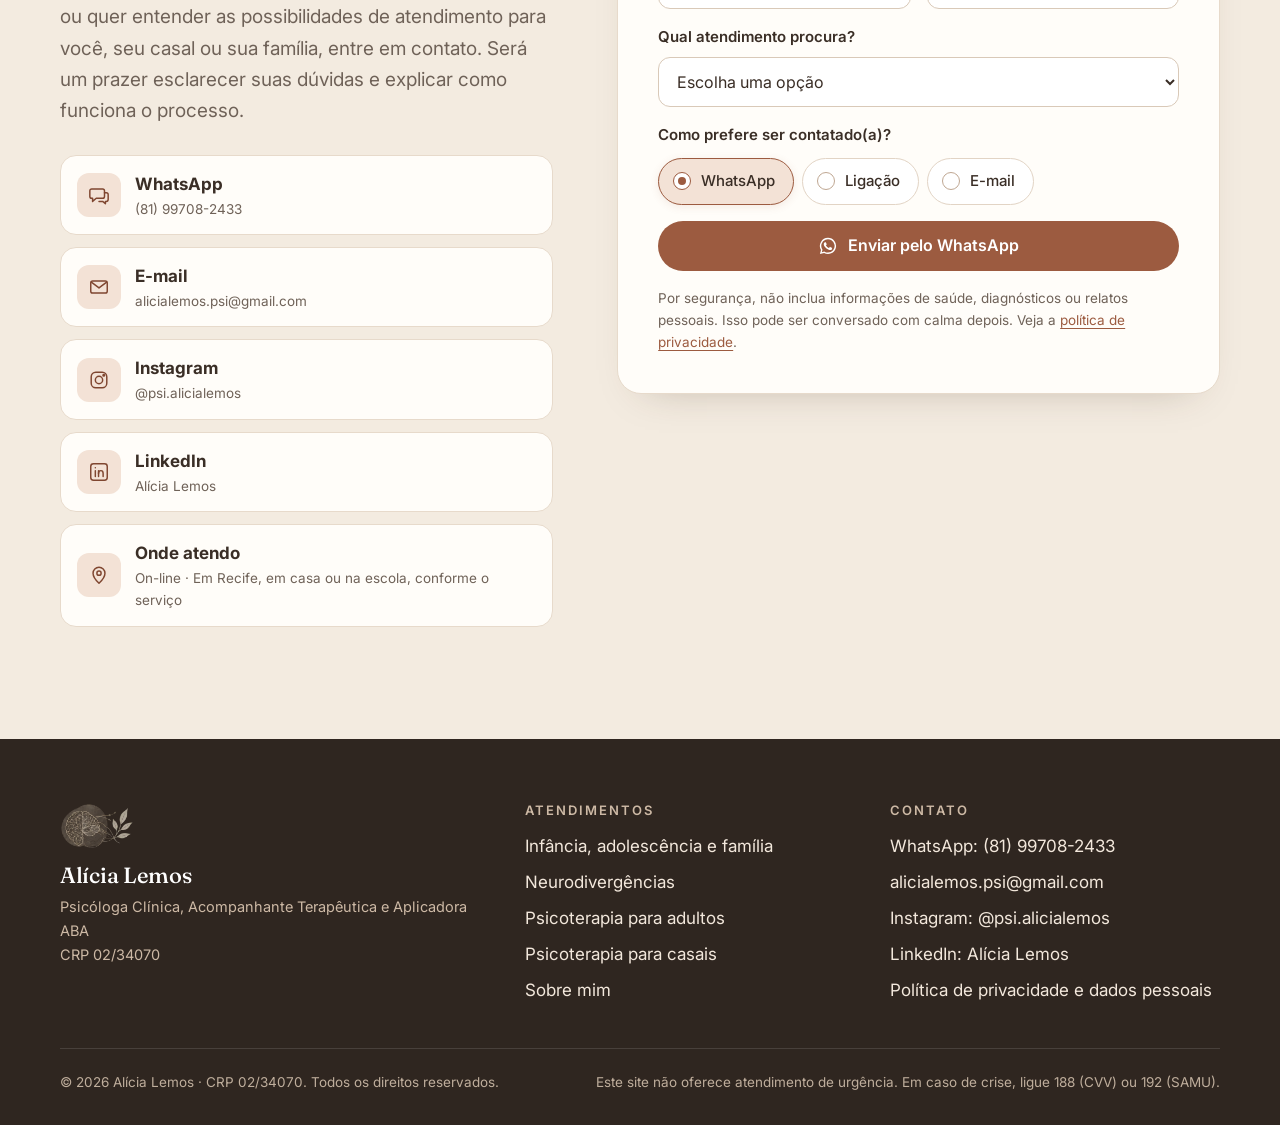
==== commit a8f10216: "Remove a linha de informações do topo e melhora os botões de escolha do formulário - Botões de rádio" ====
--- a/index.html
+++ b/index.html
@@ -17,7 +17,7 @@
 <link rel="preconnect" href="https://fonts.googleapis.com">
 <link rel="preconnect" href="https://fonts.gstatic.com" crossorigin>
 <link rel="stylesheet" href="https://fonts.googleapis.com/css2?family=Fraunces:ital,opsz,wght@0,9..144,400..600;1,9..144,400&family=Inter:wght@400;500;600&display=swap">
-<link rel="stylesheet" href="assets/css/site.css">
+<link rel="stylesheet" href="assets/css/site.css?v=e35ac9e4">
 <script type="application/ld+json">{"@context":"https://schema.org","@type":"Psychologist","name":"Alícia Lemos","description":"Psicóloga Clínica, Acompanhante Terapêutica e Aplicadora ABA. CRP 02/34070.","telephone":"+55 81 99708-2433","email":"alicialemos.psi@gmail.com","image":"/assets/img/compartilhar.jpg","address":{"@type":"PostalAddress","addressLocality":"Recife","addressRegion":"PE","addressCountry":"BR"},"areaServed":"Recife e atendimento on-line","sameAs":["https://instagram.com/psi.alicialemos","https://www.linkedin.com/in/alicialemos"]}</script>
 <script type="application/ld+json">{"@context":"https://schema.org","@type":"FAQPage","mainEntity":[{"@type":"Question","name":"Quais são as modalidades de atendimento disponíveis?","acceptedAnswer":{"@type":"Answer","text":"Ofereço psicoterapia para crianças, adolescentes e adultos, psicoterapia de casal, orientação parental e familiar, além de acompanhamento terapêutico e aplicação de intervenções baseadas em ABA em contexto escolar ou domiciliar, conforme a necessidade e as condições de cada atendimento."}},{"@type":"Question","name":"Você atende crianças, adolescentes e adultos?","acceptedAnswer":{"@type":"Answer","text":"Sim. O atendimento é direcionado a crianças, adolescentes e adultos, de acordo com a demanda apresentada e a modalidade mais adequada."}},{"@type":"Question","name":"Como funciona a psicoterapia infantil?","acceptedAnswer":{"@type":"Answer","text":"A psicoterapia infantil utiliza recursos adequados à idade da criança para favorecer a expressão, a compreensão das emoções e o desenvolvimento de novas possibilidades de enfrentamento. Quando necessário, também envolve a participação dos responsáveis."}},{"@type":"Question","name":"Como funciona a orientação parental?","acceptedAnswer":{"@type":"Answer","text":"É um espaço para mães, pais e responsáveis compreenderem melhor as necessidades da criança ou do adolescente e refletirem sobre comunicação, manejo e estratégias de cuidado no cotidiano."}},{"@type":"Question","name":"Como funciona a psicoterapia de casal?","acceptedAnswer":{"@type":"Answer","text":"A psicoterapia de casal oferece um espaço de escuta e reflexão sobre a dinâmica da relação, a comunicação, os conflitos, os acordos e os impactos da convivência no contexto familiar. O trabalho é construído de acordo com a história e as necessidades de cada casal."}},{"@type":"Question","name":"A psicoterapia de casal é indicada apenas quando o casal deseja permanecer junto?","acceptedAnswer":{"@type":"Answer","text":"Não necessariamente. O atendimento pode ajudar o casal a compreender melhor sua dinâmica, tomar decisões com mais consciência, reorganizar a convivência ou lidar com mudanças na relação. A psicoterapia não determina um resultado específico nem substitui a decisão das pessoas envolvidas."}},{"@type":"Question","name":"Qual é a diferença entre psicoterapia, acompanhamento terapêutico e aplicação ABA?","acceptedAnswer":{"@type":"Answer","text":"A psicoterapia é um atendimento psicológico voltado à compreensão das experiências e ao cuidado emocional. O acompanhamento terapêutico oferece suporte em contextos cotidianos, como a escola, enquanto a aplicação ABA utiliza estratégias baseadas na Análise do Comportamento Aplicada, conforme objetivos e supervisão definidos."}},{"@type":"Question","name":"Você atende pessoas que suspeitam ser neurodivergentes?","acceptedAnswer":{"@type":"Answer","text":"Sim. O atendimento pode ajudar a compreender as experiências vividas, organizar dúvidas e discutir possibilidades de avaliação ou encaminhamento, sem substituir uma avaliação diagnóstica quando ela for necessária."}},{"@type":"Question","name":"Você realiza avaliação psicológica ou neuropsicológica?","acceptedAnswer":{"@type":"Answer","text":"Não realizo avaliações psicológicas ou neuropsicológicas ainda, pois estou finalizando minha especialização, mas posso oferecer acompanhamento psicológico e indicar profissionais ou serviços adequados quando necessário."}},{"@type":"Question","name":"Os atendimentos são presenciais ou on-line?","acceptedAnswer":{"@type":"Answer","text":"Os atendimentos podem ser on-line ou presenciais em Recife, realizados em domicílio ou na escola, conforme o serviço e a disponibilidade. A modalidade de cada caso é combinada no primeiro contato."}},{"@type":"Question","name":"Qual é o valor da sessão?","acceptedAnswer":{"@type":"Answer","text":"Os valores variam conforme a modalidade, a duração e as condições do atendimento. As informações são fornecidas de maneira transparente no primeiro contato."}},{"@type":"Question","name":"Como funciona o primeiro contato?","acceptedAnswer":{"@type":"Answer","text":"Você pode enviar uma mensagem pelo WhatsApp ou pelo formulário, informando brevemente qual atendimento procura. A partir disso, conversamos sobre sua necessidade, disponibilidade, valores e próximos passos."}}]}</script>
 </head>
@@ -51,7 +51,6 @@
         <a class="btn btn-primary" href="#atendimentos">Conheça meus atendimentos</a>
         <a class="btn btn-ghost" href="https://wa.me/5581997082433?text=Ol%C3%A1%2C%20Al%C3%ADcia%21%20Gostaria%20de%20agendar%20uma%20conversa." target="_blank" rel="noopener"><svg class="ico-wa" viewBox="0 0 24 24" aria-hidden="true" fill="currentColor"><path d="M12 2.2A9.7 9.7 0 0 0 3.6 16.8L2.3 21.7l5-1.3A9.7 9.7 0 1 0 12 2.2Zm0 17.7a8 8 0 0 1-4.1-1.1l-.3-.2-3 .8.8-2.9-.2-.3A8 8 0 1 1 12 19.9Zm4.4-6c-.2-.1-1.4-.7-1.7-.8-.2-.1-.4-.1-.5.1l-.8 1c-.1.2-.3.2-.5.1a6.6 6.6 0 0 1-3.3-2.9c-.2-.4.2-.4.7-1.3.1-.2 0-.3 0-.4l-.8-1.8c-.2-.5-.4-.4-.5-.4h-.5a.9.9 0 0 0-.7.3 2.8 2.8 0 0 0-.9 2.1 5 5 0 0 0 1 2.6 11.2 11.2 0 0 0 4.3 3.8c1.6.7 2.2.7 3 .6.5-.1 1.4-.6 1.6-1.1.2-.6.2-1 .1-1.1l-.5-.3Z"/></svg>Agende uma conversa</a>
       </div>
-      <div class="hero-meta"><span>Recife – PE</span><span>Atendimento on-line, domiciliar e escolar</span><span>Crianças, adolescentes, adultos, casais e famílias</span></div>
     </div>
     <div class="hero-photo">
       <picture>
@@ -191,6 +190,6 @@
   </div>
 </footer>
 <a class="wa-float" href="https://wa.me/5581997082433?text=Ol%C3%A1%2C%20Al%C3%ADcia%21%20Gostaria%20de%20agendar%20um%20atendimento." target="_blank" rel="noopener" aria-label="Conversar pelo WhatsApp"><svg class="ico-wa" viewBox="0 0 24 24" aria-hidden="true" fill="currentColor"><path d="M12 2.2A9.7 9.7 0 0 0 3.6 16.8L2.3 21.7l5-1.3A9.7 9.7 0 1 0 12 2.2Zm0 17.7a8 8 0 0 1-4.1-1.1l-.3-.2-3 .8.8-2.9-.2-.3A8 8 0 1 1 12 19.9Zm4.4-6c-.2-.1-1.4-.7-1.7-.8-.2-.1-.4-.1-.5.1l-.8 1c-.1.2-.3.2-.5.1a6.6 6.6 0 0 1-3.3-2.9c-.2-.4.2-.4.7-1.3.1-.2 0-.3 0-.4l-.8-1.8c-.2-.5-.4-.4-.5-.4h-.5a.9.9 0 0 0-.7.3 2.8 2.8 0 0 0-.9 2.1 5 5 0 0 0 1 2.6 11.2 11.2 0 0 0 4.3 3.8c1.6.7 2.2.7 3 .6.5-.1 1.4-.6 1.6-1.1.2-.6.2-1 .1-1.1l-.5-.3Z"/></svg></a>
-<script src="assets/js/site.js" defer></script>
+<script src="assets/js/site.js?v=a3abc87b" defer></script>
 </body>
 </html>
--- a/assets/css/site.css
+++ b/assets/css/site.css
@@ -121,9 +121,6 @@
 .hero h1 { max-width: 640px; }
 .hero .lede { margin-top: 22px; }
 .hero-intro { font-size: 16.5px; color: var(--muted); max-width: 620px; margin-top: 14px; }
-.hero-meta { display: flex; flex-wrap: wrap; gap: 8px 18px; margin-top: 26px; font-size: 14px; color: var(--muted); }
-.hero-meta span { display: inline-flex; align-items: center; gap: 8px; }
-.hero-meta span::before { content: ""; width: 6px; height: 6px; border-radius: 50%; background: var(--gold); }
 .hero-photo { position: relative; justify-self: center; align-self: start; margin-top: -16px; width: min(100%, 460px); }
 .hero-photo::before { content: ""; position: absolute; inset: 7% -9% -6% 9%; background: var(--nude); border-radius: 999px 999px 32px 32px; z-index: 0; }
 .hero-photo img { position: relative; z-index: 1; width: 100%; border-radius: 999px 999px 28px 28px; aspect-ratio: 740 / 984; object-fit: cover; box-shadow: var(--shadow); }
@@ -244,13 +241,20 @@
 .form-row { display: grid; grid-template-columns: 1fr 1fr; gap: 16px; }
 .field { display: grid; gap: 7px; }
 .field label, .field legend { font-weight: 600; font-size: 15px; }
-.field input, .field select { width: 100%; min-height: 50px; padding: 0 14px; border-radius: 12px; border: 1px solid #d9c9b8; background: #fff; font: 16px var(--sans); color: var(--ink); }
-.field input:focus, .field select:focus { outline: none; border-color: var(--terra); box-shadow: 0 0 0 3px rgba(156, 91, 64, 0.18); }
-fieldset.field { border: 0; padding: 0; margin: 0; }
+.field input:not([type="radio"]), .field select { width: 100%; min-height: 50px; padding: 0 14px; border-radius: 12px; border: 1px solid #d9c9b8; background: #fff; font: 16px var(--sans); color: var(--ink); }
+.field input:not([type="radio"]):focus, .field select:focus { outline: none; border-color: var(--terra); box-shadow: 0 0 0 3px rgba(156, 91, 64, 0.18); }
+fieldset.field { border: 0; padding: 0; margin: 0; min-width: 0; }
+fieldset.field legend { padding: 0; margin-bottom: 10px; }
 .choices { display: flex; flex-wrap: wrap; gap: 8px; }
-.choices label { font-weight: 500; display: inline-flex; align-items: center; gap: 8px; padding: 9px 14px; border: 1px solid #d9c9b8; border-radius: 99px; background: #fff; cursor: pointer; font-size: 15px; }
-.choices input { accent-color: var(--terra); width: 17px; height: 17px; margin: 0; }
-.choices label:has(input:checked) { border-color: var(--terra); background: var(--terra-l); }
+.choices label { font-weight: 500; display: inline-flex; align-items: center; gap: 10px; padding: 10px 18px 10px 14px; border: 1.5px solid #e2d4c5; border-radius: 99px; background: #fff; cursor: pointer; font-size: 15px; transition: border-color .15s, background-color .15s, box-shadow .15s; }
+.choices label:hover { border-color: #c9a990; }
+.choices input { appearance: none; -webkit-appearance: none; flex: none; width: 18px; height: 18px; margin: 0; border: 1.5px solid #bfa792; border-radius: 50%; background: #fff; display: grid; place-content: center; cursor: pointer; transition: border-color .15s; }
+.choices input::before { content: ""; width: 8px; height: 8px; border-radius: 50%; background: var(--terra); transform: scale(0); transition: transform .15s; }
+.choices input:checked { border-color: var(--terra); }
+.choices input:checked::before { transform: scale(1); }
+.choices input:focus-visible { outline: none; }
+.choices label:has(input:checked) { border-color: var(--terra); background: var(--terra-l); box-shadow: 0 2px 8px rgba(156, 91, 64, 0.12); }
+.choices label:has(input:focus-visible) { outline: 3px solid var(--gold); outline-offset: 2px; }
 .form-note { font-size: 13.5px; color: var(--muted); margin: 0; }
 .form .btn { width: 100%; }
 
